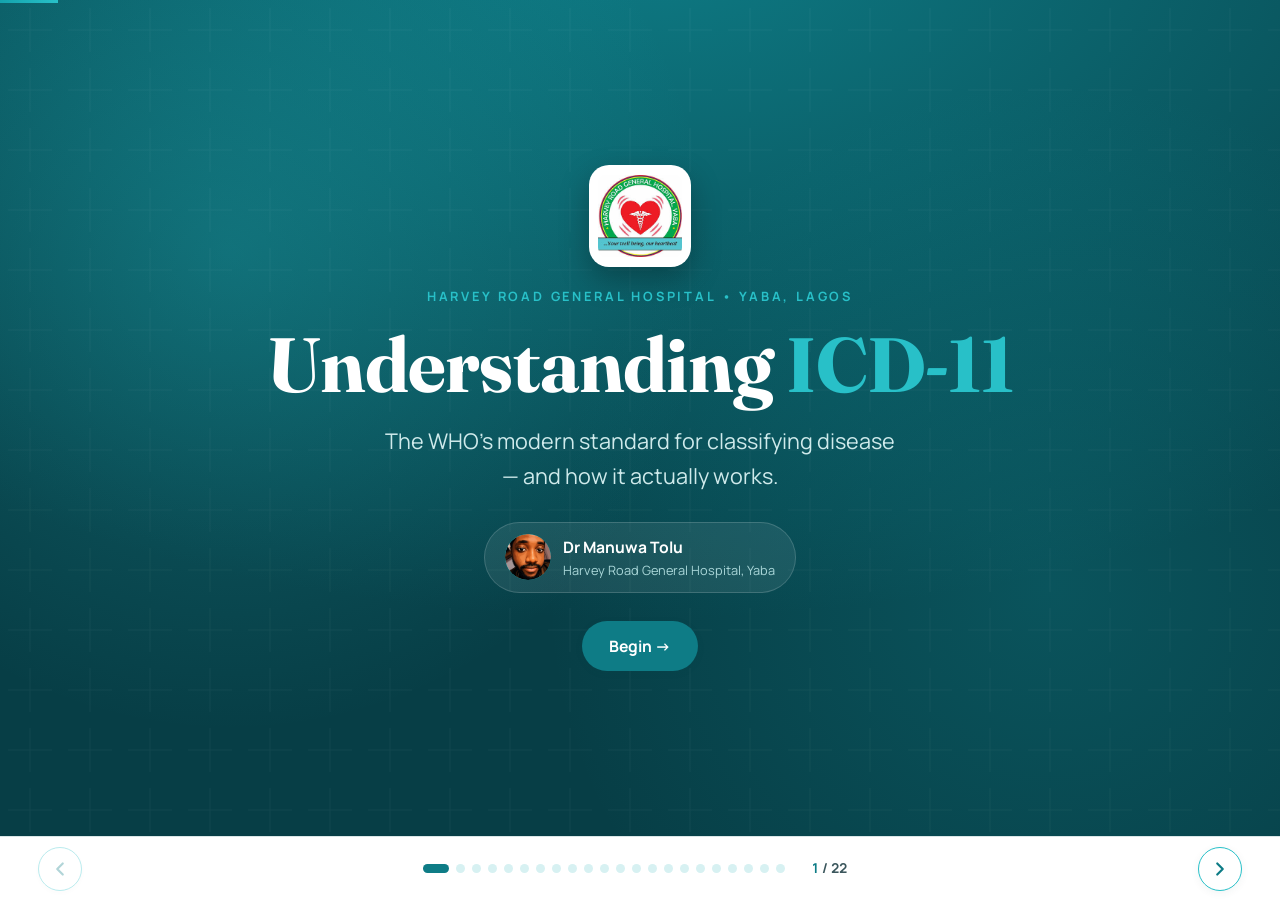
==== index.html @ 7bf6d3f1 "Restructure deck: outline, references, reorder pros/cons, drop downloads - Remove the deck-download " ====
<!DOCTYPE html>
<html lang="en">
<head>
  <meta charset="UTF-8" />
  <meta name="viewport" content="width=device-width, initial-scale=1.0" />
  <meta name="description" content="A professional slide presentation on ICD-11 — what it is, how its codes are built, and how it works inside an EMR, with a live ICD-11 coder connected to the WHO ICD-11 API. By Dr Manuwa Tolu, Harvey Road General Hospital, Yaba." />
  <meta name="author" content="Dr Manuwa Tolu" />
  <title>ICD-11 — Harvey Road General Hospital, Yaba</title>
  <link rel="icon" type="image/svg+xml" href="assets/img/favicon.svg" />
  <link rel="preconnect" href="https://fonts.googleapis.com" />
  <link rel="preconnect" href="https://fonts.gstatic.com" crossorigin />
  <link href="https://fonts.googleapis.com/css2?family=Manrope:wght@400;500;600;700;800&family=Fraunces:opsz,wght@9..144,500;9..144,600;9..144,700&display=swap" rel="stylesheet" />
  <link rel="stylesheet" href="assets/css/styles.css?v=20260625c" />
</head>
<body>

  <div class="scroll-progress" id="scrollProgress" aria-hidden="true"></div>

  <div class="deck" id="deck">
    <div class="stage" id="stage">

    <!-- ============ 1 · COVER ============ -->
    <section class="slide cover is-active" id="cover" data-title="Cover">
      <div class="cover__bg" aria-hidden="true"></div>
      <div class="cover__inner">
        <img src="assets/img/logo.jpeg?v=20260625c" alt="Harvey Road General Hospital crest" class="cover__logo" />
        <p class="eyebrow">Harvey Road General Hospital &bull; Yaba, Lagos</p>
        <h1 class="cover__title">Understanding <span>ICD-11</span></h1>
        <p class="cover__subtitle">The WHO&rsquo;s modern standard for classifying disease &mdash; and how it actually works.</p>
        <div class="cover__byline">
          <div class="avatar" aria-hidden="true"><img class="avatar__img" src="assets/img/presenter.png?v=20260625c" alt="" onerror="this.remove()" />MT</div>
          <div>
            <strong>Dr Manuwa Tolu</strong>
            <span>Harvey Road General Hospital, Yaba</span>
          </div>
        </div>
        <div class="cover__cta">
          <button class="btn btn--solid btn--lg" data-target="what-is-icd" type="button">Begin &rarr;</button>
        </div>
      </div>
    </section>

    <!-- ============ OUTLINE ============ -->
    <section class="slide slide--tint" id="outline" data-title="Outline">
      <div class="slide__inner">
        <p class="kicker">What we&rsquo;ll cover</p>
        <h2>Outline</h2>
        <p class="lead">From what the ICD is, to coding a real encounter on our ward.</p>

        <ol class="outline-list">
          <li><b>What the ICD is</b><span>A short history, and why classification matters</span></li>
          <li><b>ICD-11 in brief</b><span>Codes, post-coordination and Chapter&nbsp;X extensions</span></li>
          <li><b>ICD-10 vs ICD-11</b><span>What actually changed</span></li>
          <li><b>Coding in practice</b><span>Inside the EMR &mdash; search, pick, refine (live demo)</span></li>
          <li><b>Pros &amp; cons</b><span>An honest appraisal</span></li>
          <li><b>The ward problem</b><span>Diagnosis vs assessment; do we need an &ldquo;HCD&rdquo;?</span></li>
          <li><b>A context-aware workflow</b><span>Coding a whole encounter, and faster prescribing</span></li>
          <li><b>Into practice</b><span>How we adopt ICD-11 here</span></li>
        </ol>
      </div>
    </section>

    <!-- ============ 2 · WHAT IS ICD ============ -->
    <section class="slide" id="what-is-icd" data-title="What is the ICD?">
      <div class="slide__inner">
        <p class="kicker">Foundations</p>
        <h2>What is the ICD?</h2>
        <p class="lead">The WHO&rsquo;s global standard for turning a diagnosis into a structured, comparable <strong>code</strong>.</p>

        <div class="grid grid-3">
          <div class="card">
            <div class="card__icon">🌍</div>
            <h3>Common language</h3>
            <p>One code means the same worldwide.</p>
          </div>
          <div class="card">
            <div class="card__icon">📊</div>
            <h3>Counts what matters</h3>
            <p>Statistics and planning start here.</p>
          </div>
          <div class="card">
            <div class="card__icon">💳</div>
            <h3>Runs the business</h3>
            <p>Billing, NHIS/HMO claims, research.</p>
          </div>
        </div>
      </div>
    </section>

    <!-- ============ HISTORY ============ -->
    <section class="slide slide--tint" id="history" data-title="A short history">
      <div class="slide__inner">
        <p class="kicker">Where it came from</p>
        <h2>A short history</h2>
        <p class="lead">130 years of classifying disease.</p>

        <ol class="htl">
          <li>
            <span class="htl__dot"></span>
            <span class="htl__year">1893</span>
            <h3>The first list</h3>
            <p>Bertillon&rsquo;s International List of Causes of Death.</p>
          </li>
          <li>
            <span class="htl__dot"></span>
            <span class="htl__year">1948</span>
            <h3>WHO takes over</h3>
            <p>ICD-6 &mdash; first to include illness, not just death.</p>
          </li>
          <li>
            <span class="htl__dot"></span>
            <span class="htl__year">1994</span>
            <h3>ICD-10</h3>
            <p>The version most of the world still uses today.</p>
          </li>
          <li>
            <span class="htl__dot"></span>
            <span class="htl__year">2022</span>
            <h3>ICD-11</h3>
            <p>Adopted 2019; in effect since 1 Jan 2022.</p>
          </li>
        </ol>
      </div>
    </section>

    <!-- ============ 3 · ICD-11 ============ -->
    <section class="slide slide--tint" id="icd11" data-title="ICD-11 in brief">
      <div class="slide__inner">
        <p class="kicker">The 2022 standard</p>
        <h2>ICD-11, in brief</h2>
        <p class="lead">The first edition designed to live inside software, not books.</p>

        <ul class="feature-list feature-list--lg">
          <li><strong>One living database</strong> &mdash; updated continuously.</li>
          <li><strong>Post-coordination</strong> &mdash; stem code + extension codes.</li>
          <li><strong>Digital-native</strong> &mdash; an official API and coding tool.</li>
        </ul>

        <div class="stat-row">
          <div class="stat"><span class="stat__num">1.6M+</span><span class="stat__label">codable concepts</span></div>
          <div class="stat"><span class="stat__num">28</span><span class="stat__label">chapters</span></div>
          <div class="stat"><span class="stat__num">2022</span><span class="stat__label">in effect</span></div>
        </div>
      </div>
    </section>

    <!-- ============ 4 · COMPARE ============ -->
    <section class="slide" id="compare" data-title="ICD-10 vs ICD-11">
      <div class="slide__inner">
        <p class="kicker">Side by side</p>
        <h2>ICD-10 vs ICD-11</h2>
        <p class="lead">A structural leap, not a cosmetic one.</p>

        <div class="table-wrap">
          <table class="compare">
            <thead>
              <tr><th>&nbsp;</th><th>ICD-10</th><th class="hl">ICD-11</th></tr>
            </thead>
            <tbody>
              <tr><td>Era</td><td>Paper-first</td><td class="hl">Digital-first (API)</td></tr>
              <tr><td>Detail</td><td>Pre-coordinated</td><td class="hl">Stem + extension clustering</td></tr>
              <tr><td>Scale</td><td>~14,400 codes</td><td class="hl">1.6M+ concepts</td></tr>
              <tr><td>Updates</td><td>Slow revisions</td><td class="hl">Continuous</td></tr>
              <tr><td>EMR fit</td><td>Bolted on</td><td class="hl">Native + SNOMED&nbsp;CT</td></tr>
            </tbody>
          </table>
        </div>
      </div>
    </section>

    <!-- ============ 5 · ANATOMY OF A CODE ============ -->
    <section class="slide slide--tint" id="anatomy-code" data-title="Anatomy of a code">
      <div class="slide__inner">
        <p class="kicker">Reading a code</p>
        <h2>Anatomy of a code</h2>
        <p class="lead">Same disease &mdash; <em>P. falciparum malaria, cerebral</em> &mdash; in each system.</p>

        <div class="ca-grid">
          <div class="ca-card ca-card--old">
            <span class="ca-tag">ICD-10</span>
            <div class="ca-code">
              <span class="seg s-a">B</span><span class="seg s-b">50</span><span class="dot">.</span><span class="seg s-c">0</span>
            </div>
            <ul class="ca-legend">
              <li><span class="d d-a"></span><strong>B</strong> &mdash; chapter (infectious, A00&ndash;B99)</li>
              <li><span class="d d-b"></span><strong>50</strong> &mdash; category (falciparum malaria)</li>
              <li><span class="d d-c"></span><strong>.0</strong> &mdash; detail (cerebral)</li>
            </ul>
            <p class="ca-note">1 letter + digits. Little room to grow.</p>
          </div>

          <div class="ca-card ca-card--new">
            <span class="ca-tag ca-tag--new">ICD-11</span>
            <div class="ca-code">
              <span class="seg s-1">1</span><span class="seg s-2">F</span><span class="seg s-3">40</span><span class="dot">.</span><span class="seg s-4">0</span>
            </div>
            <ul class="ca-legend">
              <li><span class="d d-1"></span><strong>1</strong> &mdash; chapter (01 Infectious)</li>
              <li><span class="d d-2"></span><strong>F</strong> &mdash; block (2nd char is always a letter)</li>
              <li><span class="d d-3"></span><strong>40</strong> &mdash; category (falciparum malaria)</li>
              <li><span class="d d-4"></span><strong>.0</strong> &mdash; detail (cerebral) &middot; can cluster extensions</li>
            </ul>
            <p class="ca-note">Letters <strong>O</strong> and <strong>I</strong> are never used &mdash; no confusion with 0 and 1.</p>
          </div>
        </div>
      </div>
    </section>

    <!-- ============ 6 · BUILDING A CODE / EXTENSIONS ============ -->
    <section class="slide" id="examples" data-title="Extensions">
      <div class="slide__inner">
        <p class="kicker">Post-coordination</p>
        <h2>How extensions work</h2>
        <p class="lead">Combine a <strong>stem code</strong> with <strong>extension codes</strong> to add detail &mdash; instead of a separate code for every case.</p>

        <div class="build">
          <div class="build__step">
            <span class="build__label">Stem code</span>
            <div class="build__chip build__chip--stem"><code>NC32</code><small>Fracture of forearm</small></div>
          </div>
          <div class="build__op">+</div>
          <div class="build__step">
            <span class="build__label">Extension</span>
            <div class="build__chip build__chip--ext"><code>XK8G</code><small>Left</small></div>
          </div>
          <div class="build__op">=</div>
          <div class="build__step">
            <span class="build__label">Cluster</span>
            <div class="build__chip build__chip--result"><code>NC32&nbsp;&amp;&nbsp;XK8G</code><small>Fracture of left forearm</small></div>
          </div>
        </div>

        <p class="footnote">Extensions capture <strong>laterality, severity, cause, timing</strong> and more &mdash; the same mechanism for any stem code.</p>
      </div>
    </section>

    <!-- ============ CHAPTER X · EXTENSION CODES ============ -->
    <section class="slide slide--tint" id="extension-types" data-title="Chapter X — extension codes">
      <div class="slide__inner">
        <p class="kicker">The extension toolbox</p>
        <h2>Chapter&nbsp;X &mdash; the extension codes</h2>
        <p class="lead">ICD-11 keeps every extension in one place: <strong>Chapter&nbsp;X</strong>, around <strong>1,400 codes</strong> grouped by what they describe.</p>

        <div class="exttypes">
          <span class="exttype"><b>Laterality</b><small>left · right · bilateral</small></span>
          <span class="exttype"><b>Severity</b><small>mild · moderate · severe</small></span>
          <span class="exttype"><b>Temporality / course</b><small>acute · chronic · recurrent · in remission</small></span>
          <span class="exttype"><b>Anatomy &amp; topology</b><small>specific site · proximal/distal · upper/lower</small></span>
          <span class="exttype"><b>Aetiology / causal agent</b><small>organism · substance · external cause</small></span>
          <span class="exttype"><b>Histopathology</b><small>tissue / cell type</small></span>
          <span class="exttype"><b>Dimensions of injury</b><small>open · closed · displaced</small></span>
          <span class="exttype"><b>Diagnosis certainty</b><small>confirmed · suspected · provisional</small></span>
        </div>

        <div class="callout">One stem can take several extensions at once &mdash; that combinatorial reuse is how <strong>~17,000</strong> stem codes express the WHO&rsquo;s <strong>1.6&nbsp;million+</strong> codable situations.</div>
      </div>
    </section>

    <!-- ============ 7 · EMR MECHANISM ============ -->
    <section class="slide slide--tint" id="emr-how" data-title="How it actually works">
      <div class="slide__inner">
        <p class="kicker">How it actually works</p>
        <h2>ICD-11 inside the EMR</h2>
        <p class="lead">You don&rsquo;t memorise codes &mdash; you <strong>search, pick, refine</strong>.</p>

        <div class="grid grid-2">
          <div class="card">
            <div class="card__icon">🔌</div>
            <h3>Official ICD-API</h3>
            <p>WHO hosts a live REST API at <code>id.who.int</code>. The EMR queries it for every search.</p>
          </div>
          <div class="card">
            <div class="card__icon">🔎</div>
            <h3>Embedded Coding Tool</h3>
            <p>A drop-in WHO widget: type a term &rarr; pick from ranked matches.</p>
          </div>
          <div class="card">
            <div class="card__icon">⚡</div>
            <h3>Autocode</h3>
            <p>Free text in &rarr; closest-match code out.</p>
          </div>
          <div class="card">
            <div class="card__icon">📡</div>
            <h3>Works offline</h3>
            <p>The API can run on a local server &mdash; vital for poor connectivity.</p>
          </div>
        </div>
      </div>
    </section>

    <!-- ============ WALKTHROUGH (illustration) ============ -->
    <section class="slide" id="demo-walkthrough" data-title="How a code is generated">
      <div class="slide__inner">
        <p class="kicker">Watch first</p>
        <h2>How a code is generated</h2>
        <p class="lead">Type the diagnosis &rarr; pick the match &rarr; add an extension.</p>

        <div class="wt">
          <div class="wt__left">
            <div class="searchbox searchbox--demo">
              <svg viewBox="0 0 24 24" width="18" height="18" fill="none" stroke="currentColor" stroke-width="2.2" stroke-linecap="round"><circle cx="11" cy="11" r="7"></circle><line x1="21" y1="21" x2="16.65" y2="16.65"></line></svg>
              <span class="wt__typed" id="wtTyped"></span><span class="wt__caret" id="wtCaret"></span>
            </div>
            <ul class="wt__results" id="wtResults">
              <li data-pick="1"><code>NC32</code><span>Fracture of forearm</span></li>
              <li><code>NC72</code><span>Fracture of femur</span></li>
              <li><code>NC92</code><span>Fracture of lower leg, including ankle</span></li>
            </ul>
          </div>

          <div class="wt__right" id="wtPick">
            <span class="wt__tag">Selected code</span>
            <div class="wt__code wt__code--stem"><code>NC32</code><small>Fracture of forearm</small></div>
            <div class="wt__ext" id="wtExt">
              <span class="wt__plus">＋ extension</span>
              <span class="wt__chip">XK8G · Left</span>
            </div>
            <div class="wt__code wt__code--cluster" id="wtCluster"><code>NC32&nbsp;&amp;&nbsp;XK8G</code><small>Fracture of left forearm</small></div>
          </div>
        </div>

        <button class="btn btn--ghost wt__replay" id="wtReplay" type="button">↻ Replay</button>
      </div>
    </section>

    <!-- ============ 8 · LIVE DEMO ============ -->
    <section class="slide" id="demo" data-title="Live ICD-11 coder">
      <div class="slide__inner slide__inner--wide">
        <p class="kicker">Try it yourself</p>
        <h2>Live ICD-11 coder</h2>
        <p class="lead">Exactly how an EMR works: <strong>search</strong> the WHO ICD-11 classification, <strong>pick</strong> a code, then <strong>add an extension</strong>.</p>

        <div class="coder">
          <!-- search column -->
          <div class="coder__search">
            <div class="searchbox">
              <svg viewBox="0 0 24 24" width="18" height="18" fill="none" stroke="currentColor" stroke-width="2.2" stroke-linecap="round"><circle cx="11" cy="11" r="7"></circle><line x1="21" y1="21" x2="16.65" y2="16.65"></line></svg>
              <input type="text" id="icdSearch" placeholder="Search ICD-11 — malaria, asthma, fracture…" autocomplete="off" aria-label="Search ICD-11" />
            </div>
            <div class="coder__status" id="coderStatus"><span class="dotpulse"></span> Type a diagnosis to search ICD-11</div>
            <p class="coder__quicklabel">Common searches:</p>
            <div class="coder__quick" id="coderQuick"></div>
            <ul class="coder__results" id="icdResults" aria-live="polite"></ul>
          </div>

          <!-- selection column -->
          <div class="coder__panel">
            <div class="coder__selected" id="coderSelected">
              <span class="coder__chaptag" id="selChapter">&mdash;</span>
              <h3 id="selTitle">&mdash;</h3>

              <div class="coder__refine" id="coderRefine">
                <span class="coder__sublabel">Suggested extensions for <span id="selFor">this diagnosis</span></span>
                <div class="chipset" id="extChips"></div>

                <div class="extfind">
                  <span class="coder__sublabel">Add any extension</span>
                  <div class="searchbox searchbox--sm">
                    <svg viewBox="0 0 24 24" width="16" height="16" fill="none" stroke="currentColor" stroke-width="2.2" stroke-linecap="round"><circle cx="11" cy="11" r="7"></circle><line x1="21" y1="21" x2="16.65" y2="16.65"></line></svg>
                    <input type="text" id="extSearch" placeholder="Search extensions — left, severe, acute, open…" autocomplete="off" aria-label="Search extensions" />
                  </div>
                  <ul class="extfind__results" id="extResults"></ul>
                </div>
              </div>

              <div class="coder__chosen" id="extChosenWrap" hidden>
                <span class="coder__sublabel">Selected extensions</span>
                <div class="chipset chipset--chosen" id="extChosen"></div>
              </div>

              <div class="bigcode bigcode--dx">
                <span class="code-card__label">Diagnosis</span>
                <strong class="bigcode__dx" id="outIcdTitle">&mdash;</strong>
                <code class="bigcode__code" id="outIcd">&mdash;</code>
              </div>

              <p class="coder__note" id="coderNote">Pick a diagnosis, then add context-aware extensions.</p>
              <p class="coder__micro">Example extension codes illustrate post-coordination (Chapter&nbsp;X).</p>
            </div>
          </div>
        </div>
      </div>
    </section>

    <!-- ============ PROS & CONS ============ -->
    <section class="slide slide--tint" id="proscons" data-title="Pros & Cons of ICD-11">
      <div class="slide__inner">
        <p class="kicker">An honest appraisal</p>
        <h2>ICD-11: pros &amp; cons</h2>

        <div class="grid grid-2 pc-grid">
          <div class="pc-col pc-col--pro">
            <h3><span>✓</span> Pros</h3>
            <ul>
              <li>Greater precision via clustering.</li>
              <li>Digital-native: API + coding tool.</li>
              <li>Always current; globally comparable.</li>
            </ul>
          </div>
          <div class="pc-col pc-col--con">
            <h3><span>!</span> Cons</h3>
            <ul>
              <li>Learning curve for ICD-10 staff.</li>
              <li>Needs tooling &amp; connectivity.</li>
              <li>Migration &amp; retraining effort.</li>
            </ul>
          </div>
        </div>
      </div>
    </section>

    <!-- ============ DIAGNOSIS IS DYNAMIC ============ -->
    <section class="slide" id="dx-dynamic" data-title="Diagnosis is dynamic">
      <div class="slide__inner">
        <p class="kicker">The real-world problem</p>
        <h2>A diagnosis is not a single moment</h2>
        <p class="lead">On the ward it <strong>changes by the hour</strong> &mdash; and we can&rsquo;t let coding slow down care.</p>

        <div class="grid grid-2">
          <div class="card">
            <div class="card__icon">⏱️</div>
            <h3>Fast at the point of care</h3>
            <p>A clerking has several problems at once. Capturing them must take seconds, not minutes &mdash; or clinicians simply won&rsquo;t do it.</p>
          </div>
          <div class="card">
            <div class="card__icon">🔄</div>
            <h3>It evolves</h3>
            <p>&ldquo;Query sepsis&rdquo; becomes confirmed; hypertension goes from uncontrolled to stable. The record has to move with the patient.</p>
          </div>
          <div class="card">
            <div class="card__icon">🩺</div>
            <h3>Diagnosis ≠ assessment</h3>
            <p>&ldquo;Stable&rdquo;, &ldquo;improving&rdquo;, &ldquo;for review&rdquo; are <em>assessments</em> of a known problem &mdash; not diagnoses, and not ICD codes.</p>
          </div>
          <div class="card">
            <div class="card__icon">🧾</div>
            <h3>Our EMR today</h3>
            <p>Has a single <strong>Diagnosis</strong> field. There is nowhere to record the day-to-day <strong>assessment</strong> &mdash; so nuance is lost or jammed into the wrong box.</p>
          </div>
        </div>

        <div class="callout">The fix is two fields, not one: a coded <strong>Diagnosis</strong> <em>and</em> a free <strong>Assessment / clinical course</strong> beside it.</div>
      </div>
    </section>

    <!-- ============ HCD ============ -->
    <section class="slide slide--tint" id="hcd" data-title="Do we need HCD?">
      <div class="slide__inner">
        <p class="kicker">A local idea</p>
        <h2>Do we need an &ldquo;HCD&rdquo;?</h2>
        <p class="lead"><strong>HCD</strong> &mdash; a <em>Harvey Road Classification of Diseases</em>: our own local code list, shaped around how we actually work.</p>

        <div class="grid grid-2">
          <div class="pc-col pc-col--pro">
            <h3><span>✓</span> The appeal</h3>
            <ul>
              <li>Tailored to our common presentations.</li>
              <li>Short codes staff can learn quickly.</li>
              <li>Room for local concepts ICD may not name.</li>
            </ul>
          </div>
          <div class="pc-col pc-col--con">
            <h3><span>!</span> What it would take</h3>
            <ul>
              <li>Author &amp; maintain the whole code set ourselves.</li>
              <li>Build a <strong>crosswalk</strong> mapping every HCD code back to ICD-11 (for NHIS/HMO, stats, research).</li>
              <li>Governance, versioning, training &mdash; <strong>forever</strong>.</li>
              <li>It stays <strong>local</strong>: not comparable beyond our walls.</li>
            </ul>
          </div>
        </div>

        <p class="footnote">In short: HCD solves the speed/assessment problem by <strong>rebuilding a classification from scratch</strong> &mdash; a large, permanent maintenance burden, and an island of data.</p>
      </div>
    </section>

    <!-- ============ HCD vs context-aware ICD-11 ============ -->
    <section class="slide" id="hcd-vs-icd11" data-title="A better path than HCD">
      <div class="slide__inner">
        <p class="kicker">The better path</p>
        <h2>Keep the global standard &mdash; just use it well</h2>
        <p class="lead">We can get everything HCD promised <strong>without</strong> maintaining our own classification: adopt ICD-11 in a <strong>context-aware</strong> way and add the missing <strong>assessment</strong> field.</p>

        <div class="table-wrap">
          <table class="compare">
            <thead>
              <tr><th>What we want</th><th>Build HCD</th><th class="hl">Context-aware ICD-11</th></tr>
            </thead>
            <tbody>
              <tr><td>Speed at point of care</td><td>Yes (new codes to learn)</td><td class="hl">Yes &mdash; search &amp; shorthand (&ldquo;T2DM&rdquo;)</td></tr>
              <tr><td>Right detail, no clutter</td><td>Hard-coded per disease</td><td class="hl">Only relevant extensions suggested</td></tr>
              <tr><td>Record assessment / course</td><td>Add a field</td><td class="hl">Add the same field &mdash; beside the code</td></tr>
              <tr><td>Maintenance burden</td><td>Ours, forever</td><td class="hl">WHO maintains it</td></tr>
              <tr><td>Comparable &amp; billable</td><td>Needs a crosswalk</td><td class="hl">Native &mdash; it already <em>is</em> ICD-11</td></tr>
            </tbody>
          </table>
        </div>

        <div class="callout">Proposed solution: a fast <strong>diagnosis</strong> coder that suggests context-aware extensions, plus an <strong>assessment</strong> field for the clinical course. The assessment is typed manually &mdash; and for anything not yet diagnosed, we can <strong>query</strong> it.</div>
      </div>
    </section>

    <!-- ============ ENCOUNTER CODER (multi-problem) ============ -->
    <section class="slide slide--tint" id="encounter" data-title="Code a whole encounter">
      <div class="slide__inner slide__inner--wide">
        <p class="kicker">Try it yourself &middot; natural language</p>
        <h2>Code a whole encounter</h2>
        <p class="lead">Type the clinical picture in plain words &mdash; tap the suggested ICD-11 clusters to add them.</p>

        <div class="enc2">
          <div class="enc2__entry">
            <label class="enc2__label" for="encNarrative">Clinical picture <span>free text &middot; shorthand like &ldquo;T2DM&rdquo; works</span></label>
            <textarea id="encNarrative" rows="2" placeholder="symptomatic uterine fibroids with anaemia, uncontrolled HTN, T2DM"></textarea>
            <div class="enc2__actions">
              <button class="btn btn--solid btn--lg" id="encSuggest" type="button">Suggest ICD-11 codes &rarr;</button>
              <button class="btn btn--ghost" id="encClear" type="button">Clear</button>
              <span class="coder__status" id="encStatus" hidden></span>
            </div>
            <div class="enc2__try"><span class="enc2__trylabel">Try:</span><div class="enc__examples" id="encExamples"></div></div>
          </div>

          <div class="enc2__results">
            <div class="enc2__col">
              <span class="coder__sublabel">Suggested codes &mdash; tap to add or remove</span>
              <div class="enc__suggestions" id="encSuggestions"><p class="enc__hint">Suggestions will appear here once you press Suggest.</p></div>
            </div>
            <div class="enc2__col">
              <span class="coder__sublabel">Diagnosis &mdash; ICD-11 codes</span>
              <div class="bigcode bigcode--enc">
                <code id="encOut">&mdash;</code>
              </div>
            </div>
          </div>
        </div>
      </div>
    </section>

    <!-- ============ WHY IT'S ACTUALLY FASTER ============ -->
    <section class="slide" id="efficiency" data-title="Doesn't this slow us down?">
      <div class="slide__inner">
        <p class="kicker">The honest trade-off</p>
        <h2>&ldquo;Won&rsquo;t careful coding slow us down?&rdquo;</h2>
        <p class="lead">Coding one diagnosis well costs a few extra seconds. The win comes when the <strong>same</strong> pattern &mdash; natural language plus confirmation pills &mdash; runs the <strong>whole</strong> encounter.</p>

        <div class="grid grid-3">
          <div class="card">
            <div class="card__icon">🩺</div>
            <h3>Diagnosis</h3>
            <p>Type it, tap the context-aware ICD-11 cluster. Coded as you think.</p>
          </div>
          <div class="card">
            <div class="card__icon">💊</div>
            <h3>Prescriptions</h3>
            <p>Type the order, tap to confirm &mdash; it syncs straight to the <strong>pharmacy</strong>. No second screen, no tick-boxes.</p>
          </div>
          <div class="card">
            <div class="card__icon">🧪</div>
            <h3>Investigations</h3>
            <p>Type the tests, tap to confirm &mdash; synced to the <strong>lab</strong>. One field, not a form.</p>
          </div>
        </div>

        <div class="stat-row">
          <div class="stat"><span class="stat__num">5 → 1</span><span class="stat__label">steps to send a medication</span></div>
          <div class="stat"><span class="stat__num">3&ndash;5&times;</span><span class="stat__label">faster overall workflow</span></div>
          <div class="stat"><span class="stat__num">1</span><span class="stat__label">screen for the whole visit</span></div>
        </div>

        <div class="callout">Today our EMR needs <strong>five steps</strong> just to send one drug to the pharmacy. With natural-language orders and confirmation pills that sync to the pharmacy and lab databases, that becomes <strong>type &rarr; tap</strong>.</div>
      </div>
    </section>

    <!-- ============ PRESCRIBING DEMO (animated) ============ -->
    <section class="slide slide--tint" id="rx-demo" data-title="Prescribing in natural language">
      <div class="slide__inner">
        <p class="kicker">Watch &middot; context-aware prescribing</p>
        <h2>Prescribe by typing &mdash; the pharmacy syncs</h2>
        <p class="lead">Write the order the way you already do. Confirmation pills map each drug to the pharmacy&rsquo;s database in one tap.</p>

        <div class="rx">
          <div class="rx__entry">
            <span class="rx__label">Prescription</span>
            <div class="searchbox searchbox--demo rx__box">
              <svg viewBox="0 0 24 24" width="18" height="18" fill="none" stroke="currentColor" stroke-width="2.2" stroke-linecap="round"><path d="M4 7h16M4 12h16M4 17h10"></path></svg>
              <span class="rx__typed" id="rxTyped"></span><span class="rx__caret" id="rxCaret"></span>
            </div>
          </div>

          <ul class="rx__suggestions" id="rxSuggestions">
            <li data-rx="1">
              <span class="rx__pillmain"><code>PCM</code> Paracetamol 1 g tablet</span>
              <span class="rx__pillsig">PO &middot; TDS &middot; 5 days &middot; 15 tabs</span>
              <span class="rx__tick">✓</span>
            </li>
            <li data-rx="2">
              <span class="rx__pillmain"><code>ACT</code> Artemether 80 mg / Lumefantrine 480 mg</span>
              <span class="rx__pillsig">PO &middot; BD &middot; 3 days &middot; 6 tabs</span>
              <span class="rx__tick">✓</span>
            </li>
          </ul>

          <div class="rx__synced" id="rxSynced">
            <span class="rx__synceddot"></span> Sent to pharmacy &mdash; 2 items queued for dispensing
          </div>
        </div>

        <button class="btn btn--ghost rx__replay" id="rxReplay" type="button">↻ Replay</button>
        <p class="result-disclaimer">Illustration. <em>pcm 1g tds x 5/7</em> = paracetamol 1 g three times daily for 5 days; <em>ACT 80/480 bd x 3/7</em> = artemether/lumefantrine twice daily for 3 days.</p>
      </div>
    </section>

    <!-- ============ IMPLEMENTATION ============ -->
    <section class="slide" id="implementation" data-title="Into practice">
      <div class="slide__inner">
        <p class="kicker">From theory to ward</p>
        <h2>How do we put ICD-11 into practice?</h2>
        <p class="lead">Four practical steps &mdash; no rip-and-replace required.</p>

        <ol class="timeline">
          <li><span class="timeline__phase">Step 1</span><h3>Get API access</h3><p>Register for free WHO ICD-API credentials.</p></li>
          <li><span class="timeline__phase">Step 2</span><h3>Embed the Coding Tool</h3><p>Drop the WHO widget into the EMR&rsquo;s diagnosis field.</p></li>
          <li><span class="timeline__phase">Step 3</span><h3>Transition from ICD-10</h3><p>Crosswalk old data; dual-code during the changeover.</p></li>
          <li><span class="timeline__phase">Step 4</span><h3>Train &amp; audit</h3><p>Short training on search &amp; extensions; check coding quality.</p></li>
        </ol>

        <div class="callout">Poor internet? The same API can run on a local server on-site.</div>
      </div>
    </section>

    <!-- ============ REFERENCES ============ -->
    <section class="slide slide--tint" id="references" data-title="References">
      <div class="slide__inner">
        <p class="kicker">Sources</p>
        <h2>References &amp; further reading</h2>
        <p class="lead">All ICD-11 materials are published by the World Health Organization.</p>

        <ol class="refs">
          <li>World Health Organization. <em>International Classification of Diseases, Eleventh Revision (ICD-11)</em>. Geneva: WHO; 2022. <span>icd.who.int</span></li>
          <li>World Health Organization. <em>ICD-11 for Mortality and Morbidity Statistics (MMS)</em> &mdash; online browser. <span>icd.who.int/browse11</span></li>
          <li>World Health Organization. <em>ICD-11 Reference Guide</em>. <span>icd.who.int/icd11refguide</span></li>
          <li>World Health Organization. <em>ICD-API</em> &mdash; ICD-11 web services &amp; embedded Coding Tool. <span>icd.who.int/icdapi</span></li>
          <li>World Health Organization. <em>ICD-11 Implementation or Transition Guide</em>. Geneva: WHO; 2019.</li>
          <li>Harrison JE, Weber S, Jakob R, Chute CG. ICD-11: an international classification of diseases for the twenty-first century. <em>BMC Med Inform Decis Mak</em>. 2021;21(Suppl 6):206.</li>
        </ol>

        <p class="footnote">ICD-11 is a product of the World Health Organization. Codes shown in this deck are illustrative, for teaching.</p>
      </div>
    </section>

    <!-- ============ 10 · CLOSE ============ -->
    <section class="slide slide--dark close" id="close" data-title="Thank you">
      <div class="slide__inner close__inner">
        <img src="assets/img/logo.jpeg?v=20260625c" alt="" class="close__logo" />
        <h2>ICD-11 &mdash; a modern standard, ready for our EMR</h2>
        <p class="lead lead--light">Searchable, precise and digital-native &mdash; classification built for how we actually work.</p>
        <div class="close__byline">
          <div class="avatar avatar--lg" aria-hidden="true"><img class="avatar__img" src="assets/img/presenter.png?v=20260625c" alt="" onerror="this.remove()" />MT</div>
          <div>
            <strong>Dr Manuwa Tolu</strong>
            <span>Harvey Road General Hospital, Yaba, Lagos</span>
          </div>
        </div>
        <p class="close__thanks">Thank you.</p>
        <p class="close__copyright">&copy; <span id="year"></span> Harvey Road General Hospital, Yaba · Educational use. ICD-11 is a product of the World Health Organization.</p>
      </div>
    </section>

    </div><!-- /stage -->
  </div><!-- /deck -->

  <nav class="deck-controls" id="deckControls" aria-label="Slide controls">
    <button class="navbtn navbtn--prev" id="btnPrev" type="button" aria-label="Previous slide">
      <svg viewBox="0 0 24 24" width="22" height="22" fill="none" stroke="currentColor" stroke-width="2.4" stroke-linecap="round" stroke-linejoin="round"><polyline points="15 18 9 12 15 6"></polyline></svg>
    </button>
    <div class="deck-controls__center">
      <div class="dots" id="dots" role="tablist" aria-label="Go to slide"></div>
      <span class="counter"><span id="counterNow">1</span> / <span id="counterTotal">1</span></span>
    </div>
    <button class="navbtn navbtn--next" id="btnNext" type="button" aria-label="Next slide">
      <svg viewBox="0 0 24 24" width="22" height="22" fill="none" stroke="currentColor" stroke-width="2.4" stroke-linecap="round" stroke-linejoin="round"><polyline points="9 18 15 12 9 6"></polyline></svg>
    </button>
  </nav>

  <script src="assets/js/emr.js?v=20260625c"></script>
  <script src="assets/js/deck.js?v=20260625c"></script>
  <script src="assets/js/encounter.js?v=20260625c"></script>
</body>
</html>
---- assets/css/styles.css ----
/* =========================================================
   ICD-11 & HCD — Harvey Road General Hospital, Yaba
   Slide-deck presentation stylesheet
   ========================================================= */

:root {
  --teal-900: #073e46;
  --teal-800: #0a5560;
  --teal-700: #0e7c86;
  --teal-600: #0c6f78;
  --teal-500: #14a3ad;
  --teal-300: #28c0c8;
  --teal-100: #d7f1f2;
  --teal-50:  #eef9f9;

  --ink:      #0f2429;
  --ink-soft: #3a565c;
  --muted:    #6a8186;
  --line:     #d9e6e7;
  --bg:       #ffffff;
  --bg-tint:  #f3fafa;

  --amber:    #e0922f;
  --rose:     #d6584f;
  --green:    #2f9e6b;
  --purple:   #8a5cc6;

  --shadow-sm: 0 2px 8px rgba(7, 62, 70, 0.06);
  --shadow-md: 0 10px 30px rgba(7, 62, 70, 0.10);
  --shadow-lg: 0 24px 60px rgba(7, 62, 70, 0.16);

  --radius: 16px;
  --radius-sm: 10px;
  --maxw: 980px;

  --topbar-h: 62px;
  --controls-h: 64px;

  --font-sans: 'Manrope', system-ui, -apple-system, 'Segoe UI', Roboto, sans-serif;
  --font-serif: 'Fraunces', Georgia, 'Times New Roman', serif;
}

* { box-sizing: border-box; }

html, body { height: 100%; }

body {
  margin: 0;
  font-family: var(--font-sans);
  color: var(--ink);
  background: var(--bg);
  line-height: 1.6;
  -webkit-font-smoothing: antialiased;
  text-rendering: optimizeLegibility;
  display: flex;
  flex-direction: column;
  overflow: hidden;               /* the deck owns scrolling, not the page */
}

h1, h2, h3 { font-family: var(--font-serif); line-height: 1.12; letter-spacing: -0.01em; margin: 0; }
p { margin: 0 0 1rem; }
code {
  font-family: 'SFMono-Regular', ui-monospace, 'Cascadia Code', Menlo, Consolas, monospace;
  background: var(--teal-50);
  color: var(--teal-800);
  padding: 0.12em 0.4em;
  border-radius: 6px;
  font-size: 0.92em;
  font-weight: 600;
}

/* ---------- slide-position progress ---------- */
.scroll-progress {
  position: fixed; top: 0; left: 0; height: 3px; width: 0%;
  background: linear-gradient(90deg, var(--teal-500), var(--teal-300));
  z-index: 1000; transition: width 0.45s cubic-bezier(.4,0,.2,1);
}

/* ---------- top bar ---------- */
.topbar {
  flex: none; height: var(--topbar-h); z-index: 900;
  display: flex; align-items: center; gap: 1.2rem;
  padding: 0 clamp(1rem, 4vw, 2.4rem);
  background: rgba(255,255,255,0.9);
  backdrop-filter: saturate(180%) blur(14px);
  border-bottom: 1px solid var(--line);
}
.brand { display: flex; align-items: center; gap: 0.65rem; text-decoration: none; color: var(--ink); }
.brand__logo { width: 38px; height: 38px; }
.brand__text { display: flex; flex-direction: column; line-height: 1.15; }
.brand__text strong { font-size: 0.9rem; font-weight: 700; }
.brand__text small { font-size: 0.72rem; color: var(--muted); }

.topnav { display: flex; gap: 0.15rem; margin-left: auto; }
.topnav a {
  text-decoration: none; color: var(--ink-soft); font-weight: 600; font-size: 0.85rem;
  padding: 0.4rem 0.65rem; border-radius: 8px; transition: background 0.18s, color 0.18s; cursor: pointer;
}
.topnav a:hover { background: var(--teal-50); color: var(--teal-700); }
.topnav a.active { background: var(--teal-700); color: #fff; }

.topbar__actions { display: flex; align-items: center; gap: 0.5rem; margin-left: 0.4rem; }

/* ---------- buttons ---------- */
.btn {
  font-family: var(--font-sans); font-weight: 700; font-size: 0.85rem;
  border-radius: 999px; padding: 0.5rem 1.1rem; cursor: pointer;
  border: 1.5px solid transparent; transition: transform 0.12s, box-shadow 0.18s, background 0.18s, color 0.18s;
  white-space: nowrap; text-decoration: none; display: inline-flex; align-items: center; gap: 0.4rem;
}
.btn:active { transform: translateY(1px); }
.btn--solid { background: var(--teal-700); color: #fff; box-shadow: var(--shadow-sm); }
.btn--solid:hover { background: var(--teal-800); box-shadow: var(--shadow-md); }
.btn--ghost { background: transparent; color: var(--teal-700); border-color: var(--teal-300); }
.btn--ghost:hover { background: var(--teal-50); }
.btn--lg { padding: 0.8rem 1.6rem; font-size: 0.98rem; }
.slide--dark .btn--ghost { color: #cdeef0; border-color: rgba(255,255,255,0.4); }
.slide--dark .btn--ghost:hover { background: rgba(255,255,255,0.08); }

.hamburger { display: none; flex-direction: column; gap: 4px; background: none; border: none; cursor: pointer; padding: 6px; }
.hamburger span { width: 22px; height: 2px; background: var(--ink); border-radius: 2px; transition: 0.2s; }
.hamburger[aria-expanded="true"] span:nth-child(1) { transform: translateY(6px) rotate(45deg); }
.hamburger[aria-expanded="true"] span:nth-child(2) { opacity: 0; }
.hamburger[aria-expanded="true"] span:nth-child(3) { transform: translateY(-6px) rotate(-45deg); }

/* =========================================================
   DECK / STAGE — one slide at a time
   ========================================================= */
.deck { flex: 1; position: relative; overflow: hidden; }
.stage { position: absolute; inset: 0; }

.slide {
  position: absolute; inset: 0;
  display: flex;                          /* center content, scroll if tall */
  overflow-y: auto; overflow-x: hidden;
  padding: clamp(2rem, 6vh, 4.5rem) clamp(1.5rem, 6vw, 4.5rem);
  opacity: 0; visibility: hidden;
  pointer-events: none;
  -webkit-overflow-scrolling: touch;
}
.slide__inner { max-width: var(--maxw); width: 100%; margin: auto; }   /* auto-margin = no clipping when overflowing */
.slide__inner--wide { max-width: 1240px; }

/* active / leaving states */
.slide.is-active { opacity: 1; visibility: visible; pointer-events: auto; z-index: 2; }
.slide.is-leaving { opacity: 1; visibility: visible; pointer-events: none; z-index: 1; }

/* direction-aware whole-slide motion */
.stage[data-dir="next"] .slide.is-active  { animation: slideInRight 0.55s cubic-bezier(.22,.61,.36,1) both; }
.stage[data-dir="prev"] .slide.is-active  { animation: slideInLeft  0.55s cubic-bezier(.22,.61,.36,1) both; }
.stage[data-dir="next"] .slide.is-leaving { animation: slideOutLeft  0.5s ease both; }
.stage[data-dir="prev"] .slide.is-leaving { animation: slideOutRight 0.5s ease both; }

@keyframes slideInRight { from { opacity: 0; transform: translateX(60px); } to { opacity: 1; transform: none; } }
@keyframes slideInLeft  { from { opacity: 0; transform: translateX(-60px);} to { opacity: 1; transform: none; } }
@keyframes slideOutLeft { from { opacity: 1; transform: none; } to { opacity: 0; transform: translateX(-50px); } }
@keyframes slideOutRight{ from { opacity: 1; transform: none; } to { opacity: 0; transform: translateX(50px); } }

/* staggered content reveal on the active slide */
.slide:not(.is-active):not(.is-leaving) .slide__inner > * { opacity: 0; transform: translateY(18px); }
.slide.is-active .slide__inner > * { animation: rise 0.6s cubic-bezier(.22,.61,.36,1) both; }
.slide.is-active .slide__inner > *:nth-child(1) { animation-delay: 0.12s; }
.slide.is-active .slide__inner > *:nth-child(2) { animation-delay: 0.19s; }
.slide.is-active .slide__inner > *:nth-child(3) { animation-delay: 0.26s; }
.slide.is-active .slide__inner > *:nth-child(4) { animation-delay: 0.33s; }
.slide.is-active .slide__inner > *:nth-child(5) { animation-delay: 0.40s; }
.slide.is-active .slide__inner > *:nth-child(6) { animation-delay: 0.47s; }
@keyframes rise { from { opacity: 0; transform: translateY(18px); } to { opacity: 1; transform: none; } }

/* nice thin scrollbars inside slides */
.slide::-webkit-scrollbar { width: 9px; }
.slide::-webkit-scrollbar-thumb { background: var(--teal-100); border-radius: 9px; border: 2px solid transparent; background-clip: content-box; }
.slide::-webkit-scrollbar-thumb:hover { background: var(--teal-300); background-clip: content-box; }

.slide--tint { background: var(--bg-tint); }
.slide--dark { background: radial-gradient(120% 120% at 80% 0%, var(--teal-800), var(--teal-900)); color: #eaf6f7; }

.kicker {
  text-transform: uppercase; letter-spacing: 0.16em; font-size: 0.78rem; font-weight: 800;
  color: var(--teal-700); margin: 0 0 0.7rem;
}
.kicker--light { color: var(--teal-300); }
.slide h2 { font-size: clamp(1.7rem, 3.6vw, 2.6rem); margin-bottom: 0.9rem; }
.slide h2 span.accent-text { color: var(--teal-300); }
.lead { font-size: clamp(1.02rem, 1.7vw, 1.2rem); color: var(--ink-soft); max-width: 58ch; margin-bottom: 2.6rem; }
.lead--light { color: #bfe3e5; }

@media (prefers-reduced-motion: reduce) {
  .slide.is-active, .slide.is-leaving { animation: none !important; }
  .slide__inner > * { animation: none !important; opacity: 1 !important; transform: none !important; }
}

/* =========================================================
   DECK CONTROLS
   ========================================================= */
.deck-controls {
  flex: none; height: var(--controls-h); z-index: 900;
  display: flex; align-items: center; justify-content: space-between;
  gap: 1rem; padding: 0 clamp(1rem, 4vw, 2.4rem);
  background: rgba(255,255,255,0.92);
  backdrop-filter: saturate(180%) blur(14px);
  border-top: 1px solid var(--line);
}
.navbtn {
  width: 44px; height: 44px; border-radius: 50%; flex: none;
  border: 1.5px solid var(--teal-300); background: #fff; color: var(--teal-700);
  display: grid; place-items: center; cursor: pointer;
  transition: transform 0.15s, background 0.18s, color 0.18s, box-shadow 0.18s, opacity 0.18s;
  box-shadow: var(--shadow-sm);
}
.navbtn:hover:not(:disabled) { background: var(--teal-700); color: #fff; transform: scale(1.06); box-shadow: var(--shadow-md); }
.navbtn:active:not(:disabled) { transform: scale(0.96); }
.navbtn:disabled { opacity: 0.32; cursor: not-allowed; }

.deck-controls__center { display: flex; align-items: center; gap: 1rem; flex-wrap: wrap; justify-content: center; }
.dots { display: flex; gap: 7px; align-items: center; }
.dots button {
  width: 9px; height: 9px; border-radius: 50%; border: none; padding: 0; cursor: pointer;
  background: var(--teal-100); transition: transform 0.2s, background 0.2s, width 0.2s, border-radius 0.2s;
}
.dots button:hover { background: var(--teal-300); transform: scale(1.25); }
.dots button.active { background: var(--teal-700); width: 26px; border-radius: 6px; }
.counter { font-size: 0.85rem; font-weight: 700; color: var(--ink-soft); font-variant-numeric: tabular-nums; min-width: 56px; text-align: center; }
.counter #counterNow { color: var(--teal-700); }

/* =========================================================
   COVER
   ========================================================= */
.cover {
  text-align: center; color: #fff;
  background: radial-gradient(130% 120% at 50% -10%, var(--teal-700), var(--teal-900) 70%);
}
.cover__bg {
  position: absolute; inset: 0;
  background-image:
    radial-gradient(circle at 18% 30%, rgba(40,192,200,0.25), transparent 40%),
    radial-gradient(circle at 82% 70%, rgba(20,163,173,0.22), transparent 42%);
  pointer-events: none;
}
.cover__bg::after {
  content: ""; position: absolute; inset: 0;
  background-image: url("data:image/svg+xml,%3Csvg xmlns='http://www.w3.org/2000/svg' width='60' height='60'%3E%3Cpath d='M30 8v44M8 30h44' stroke='%23ffffff' stroke-width='1' opacity='0.04'/%3E%3C/svg%3E");
}
.cover__inner { position: relative; z-index: 2; max-width: 880px; margin: auto; padding: 1rem; }
.cover.is-active .cover__inner > * { opacity: 0; transform: translateY(22px); animation: rise 0.8s cubic-bezier(.22,.61,.36,1) forwards; }
.cover.is-active .cover__inner > *:nth-child(1){ animation-delay: 0.10s; }
.cover.is-active .cover__inner > *:nth-child(2){ animation-delay: 0.22s; }
.cover.is-active .cover__inner > *:nth-child(3){ animation-delay: 0.34s; }
.cover.is-active .cover__inner > *:nth-child(4){ animation-delay: 0.46s; }
.cover.is-active .cover__inner > *:nth-child(5){ animation-delay: 0.58s; }
.cover.is-active .cover__inner > *:nth-child(6){ animation-delay: 0.70s; }
.cover.is-active .cover__inner > *:nth-child(7){ animation-delay: 0.82s; }
.cover__logo { width: 84px; height: 84px; margin-bottom: 0.7rem;
  background: #fff; padding: 9px; border-radius: 20px; box-sizing: content-box;
  box-shadow: 0 12px 30px rgba(0,0,0,0.28); object-fit: contain; }
.eyebrow { text-transform: uppercase; letter-spacing: 0.22em; font-size: 0.8rem; font-weight: 700; color: var(--teal-300); }
.cover__title { font-size: clamp(2.4rem, 7vw, 4.8rem); font-weight: 700; margin: 0.2rem 0; }
.cover__title span { color: var(--teal-300); }
.cover__subtitle { font-size: clamp(1.02rem, 2.2vw, 1.35rem); color: #cfeaeb; max-width: 40ch; margin: 1rem auto 1.8rem; }
.cover__byline {
  display: inline-flex; align-items: center; gap: 0.8rem; text-align: left;
  background: rgba(255,255,255,0.08); border: 1px solid rgba(255,255,255,0.16);
  padding: 0.7rem 1.2rem; border-radius: 999px; margin-bottom: 1.8rem;
}
.cover__byline strong { display: block; font-size: 0.98rem; }
.cover__byline span { display: block; font-size: 0.8rem; color: #a9d6d8; }
.avatar {
  width: 46px; height: 46px; border-radius: 50%; flex: none;
  background: linear-gradient(135deg, var(--teal-300), var(--teal-700));
  color: #fff; font-weight: 800; font-family: var(--font-serif);
  display: grid; place-items: center; font-size: 1rem;
  position: relative; overflow: hidden;          /* photo fills circle; initials are the fallback */
}
.avatar__img { position: absolute; inset: 0; width: 100%; height: 100%; object-fit: cover; border-radius: inherit; }
.avatar--lg { width: 58px; height: 58px; font-size: 1.25rem; }
.cover__cta { display: flex; gap: 0.8rem; justify-content: center; flex-wrap: wrap; }
.cover__hint { margin-top: 1.6rem; font-size: 0.82rem; color: #9fd2d4; letter-spacing: 0.03em; }

/* =========================================================
   GRIDS & CARDS
   ========================================================= */
.grid { display: grid; gap: 1.6rem; }
.grid-2 { grid-template-columns: repeat(2, 1fr); }
.grid-3 { grid-template-columns: repeat(3, 1fr); }

.card {
  background: #fff; border: 1px solid var(--line); border-radius: var(--radius);
  padding: 1.7rem 1.6rem; box-shadow: var(--shadow-sm); transition: transform 0.2s, box-shadow 0.2s;
}
.card:hover { transform: translateY(-4px); box-shadow: var(--shadow-md); }
.card__icon { font-size: 1.9rem; margin-bottom: 0.7rem; }
.card h3 { font-size: 1.18rem; margin-bottom: 0.45rem; color: var(--teal-800); }
.card p { font-size: 0.96rem; color: var(--ink-soft); margin: 0; }
.card--dark { background: rgba(255,255,255,0.05); border-color: rgba(255,255,255,0.12); }
.card--dark h3 { color: #fff; }
.card--dark p { color: #c6e3e4; }
.card--dark code { background: rgba(40,192,200,0.18); color: #d9f7f8; }

/* ---------- feature list ---------- */
.feature-list { list-style: none; padding: 0; margin: 0; display: grid; gap: 0.9rem; }
.feature-list li { position: relative; padding-left: 1.7rem; font-size: 0.98rem; color: var(--ink-soft); }
.feature-list li::before { content: "›"; position: absolute; left: 0.3rem; top: -1px; color: var(--teal-500); font-weight: 800; font-size: 1.15rem; }
.feature-list strong { color: var(--ink); }

/* Outline / agenda list */
.outline-list { list-style: none; counter-reset: ol; padding: 0; margin: 0; display: grid; grid-template-columns: 1fr 1fr; gap: 0.7rem 1.6rem; }
.outline-list li { counter-increment: ol; position: relative; padding-left: 2.6rem; min-height: 2rem; display: flex; flex-direction: column; justify-content: center; }
.outline-list li::before { content: counter(ol); position: absolute; left: 0; top: 0; width: 1.9rem; height: 1.9rem; border-radius: 50%; background: var(--teal-50); color: var(--teal-700); border: 1.5px solid var(--teal-100); display: grid; place-items: center; font-weight: 800; font-size: 0.85rem; font-family: var(--font-sans); }
.outline-list b { font-size: 1rem; color: var(--ink); }
.outline-list span { font-size: 0.84rem; color: var(--muted); line-height: 1.35; }

/* References list */
.refs { padding-left: 1.3rem; margin: 0; display: grid; gap: 0.65rem; max-width: 70ch; }
.refs li { font-size: 0.95rem; color: var(--ink-soft); line-height: 1.45; }
.refs li em { color: var(--ink); font-style: italic; }
.refs li span { display: inline-block; margin-left: 0.2rem; font-size: 0.85rem; font-weight: 600; color: var(--teal-700); }

/* ---------- stats ---------- */
.stat-row { display: flex; flex-wrap: wrap; gap: 1rem; margin-top: 2.2rem; }
.stat { flex: 1 1 160px; background: #fff; border: 1px solid var(--line); border-radius: var(--radius); padding: 1.2rem 1.4rem; box-shadow: var(--shadow-sm); }
.stat__num { display: block; font-family: var(--font-serif); font-size: 2rem; font-weight: 700; color: var(--teal-700); }
.stat__label { font-size: 0.82rem; color: var(--muted); }

/* ---------- callout ---------- */
.callout {
  margin-top: 2rem; padding: 1.2rem 1.5rem; border-left: 4px solid var(--teal-500);
  background: var(--teal-50); border-radius: 0 var(--radius-sm) var(--radius-sm) 0;
  font-size: 1.02rem; color: var(--ink);
}
.callout--accent { border-left-color: var(--amber); background: #fdf4e7; }

/* ---------- compare table ---------- */
.table-wrap { overflow-x: auto; border-radius: var(--radius); box-shadow: var(--shadow-sm); border: 1px solid var(--line); }
table.compare { width: 100%; border-collapse: collapse; min-width: 640px; background: #fff; }
table.compare th, table.compare td { text-align: left; padding: 0.8rem 1.1rem; border-bottom: 1px solid var(--line); font-size: 0.94rem; vertical-align: top; }
table.compare thead th { background: var(--teal-800); color: #fff; font-family: var(--font-sans); font-weight: 700; position: sticky; top: 0; }
table.compare thead th small { display: block; font-weight: 500; opacity: 0.8; font-size: 0.74rem; }
table.compare thead th.hl { background: var(--teal-700); }
table.compare td:first-child { font-weight: 700; color: var(--ink); width: 18%; }
table.compare td.hl { background: var(--teal-50); }
table.compare tbody tr:last-child td { border-bottom: none; }
.footnote { font-size: 0.85rem; color: var(--muted); margin-top: 1rem; }

/* ---------- examples ---------- */
.example-card { background: #fff; border: 1px solid var(--line); border-radius: var(--radius); padding: 1.4rem; box-shadow: var(--shadow-sm); }
.tag { display: inline-block; font-size: 0.72rem; font-weight: 800; text-transform: uppercase; letter-spacing: 0.08em; color: var(--teal-700); background: var(--teal-50); padding: 0.2rem 0.6rem; border-radius: 999px; margin-bottom: 0.6rem; }
.example-card h3 { font-size: 1.18rem; color: var(--teal-800); margin-bottom: 0.4rem; }
.example-card__story { font-size: 0.92rem; color: var(--ink-soft); margin-bottom: 1rem; }
.code-compare { display: grid; grid-template-columns: 1fr auto 1fr; gap: 0.6rem; align-items: center; }
.code-compare .lbl { display: block; font-size: 0.7rem; text-transform: uppercase; letter-spacing: 0.08em; color: var(--muted); font-weight: 700; margin-bottom: 0.2rem; }
.code-compare code { display: inline-block; font-size: 0.95rem; margin-bottom: 0.25rem; }
.code-compare small { display: block; font-size: 0.78rem; color: var(--ink-soft); line-height: 1.4; }
.code-compare .arrow { color: var(--teal-500); font-size: 1.3rem; font-weight: 800; }

/* ---------- pros & cons ---------- */
.pc-grid { gap: 1.4rem; }
.pc-col { border-radius: var(--radius); padding: 1.6rem 1.7rem; border: 1px solid var(--line); background: #fff; box-shadow: var(--shadow-sm); }
.pc-col h3 { display: flex; align-items: center; gap: 0.6rem; font-size: 1.22rem; margin-bottom: 0.9rem; }
.pc-col h3 span { width: 30px; height: 30px; border-radius: 50%; display: grid; place-items: center; font-size: 1rem; color: #fff; font-family: var(--font-sans); }
.pc-col--pro { border-top: 4px solid var(--green); }
.pc-col--pro h3 span { background: var(--green); }
.pc-col--con { border-top: 4px solid var(--amber); }
.pc-col--con h3 span { background: var(--amber); }
.pc-col ul { list-style: none; padding: 0; margin: 0; display: grid; gap: 0.7rem; }
.pc-col li { font-size: 0.95rem; color: var(--ink-soft); padding-left: 1.3rem; position: relative; }
.pc-col--pro li::before { content: "✓"; position: absolute; left: 0; color: var(--green); font-weight: 800; }
.pc-col--con li::before { content: "•"; position: absolute; left: 0.2rem; color: var(--amber); font-weight: 800; }

/* ---------- HCD intro ---------- */
.hcd-intro { margin: 0 0 2.2rem; }
.hcd-intro__statement {
  background: rgba(255,255,255,0.06); border: 1px solid rgba(255,255,255,0.14);
  border-left: 4px solid var(--teal-300); border-radius: var(--radius); padding: 1.3rem 1.6rem;
}
.hcd-intro__statement p { margin: 0; font-size: 1.05rem; color: #dcf0f1; }
.hcd-intro__statement strong { color: #fff; }
.why-title { font-size: 1.45rem; margin: 0 0 1.2rem; color: #fff; }
.slide--dark .lead--light { margin-bottom: 1.6rem; }

/* ---------- HCD anatomy ---------- */
.anatomy { background: #fff; border: 1px solid var(--line); border-radius: var(--radius); padding: 1.8rem; box-shadow: var(--shadow-sm); margin-bottom: 1.6rem; }
.anatomy__code { font-family: var(--font-serif); font-size: clamp(1.7rem, 5vw, 2.6rem); font-weight: 700; text-align: center; margin-bottom: 1.4rem; letter-spacing: 0.02em; }
.anatomy__code .seg { padding: 0.05em 0.18em; border-radius: 8px; }
.anatomy__code .seg-1 { color: var(--teal-700); background: var(--teal-50); }
.anatomy__code .seg-2 { color: var(--purple); background: #f1e9fb; }
.anatomy__code .seg-3 { color: var(--amber); background: #fbf0df; }
.anatomy__code .seg-4 { color: var(--rose); background: #fbe6e4; }
.anatomy__code .dash, .anatomy__code .dot { color: var(--muted); }
.anatomy__legend { display: grid; gap: 0.6rem; }
.anatomy__legend > div { font-size: 0.95rem; color: var(--ink-soft); display: flex; align-items: baseline; gap: 0.5rem; }
.anatomy__legend [class^="dot-"] { width: 11px; height: 11px; border-radius: 3px; flex: none; position: relative; top: 1px; }
.anatomy__legend .dot-1 { background: var(--teal-700); }
.anatomy__legend .dot-2 { background: var(--purple); }
.anatomy__legend .dot-3 { background: var(--amber); }
.anatomy__legend .dot-4 { background: var(--rose); }
.anatomy__legend strong { color: var(--ink); }

.map-box { display: grid; grid-template-columns: 1fr auto 1fr; gap: 1rem; align-items: center; margin-bottom: 1.6rem; }
.map-box__hcd, .map-box__icd { background: #fff; border: 1px solid var(--line); border-radius: var(--radius); padding: 1.2rem 1.4rem; box-shadow: var(--shadow-sm); }
.map-box__hcd { border-top: 4px solid var(--teal-500); }
.map-box__icd { border-top: 4px solid var(--purple); }
.map-box .lbl { display: block; font-size: 0.72rem; text-transform: uppercase; letter-spacing: 0.08em; color: var(--muted); font-weight: 700; margin-bottom: 0.4rem; }
.map-box code { font-size: 1.2rem; display: inline-block; margin-bottom: 0.3rem; }
.map-box small { display: block; font-size: 0.85rem; color: var(--ink-soft); }
.map-box__arrow { font-weight: 700; color: var(--teal-600); white-space: nowrap; text-align: center; }

.chapters { display: flex; flex-wrap: wrap; gap: 0.6rem; }
.chip { background: #fff; border: 1px solid var(--line); border-radius: 999px; padding: 0.4rem 0.9rem; font-size: 0.85rem; font-weight: 600; color: var(--teal-800); box-shadow: var(--shadow-sm); }

/* ---------- EMR demo ---------- */
.emr { display: grid; grid-template-columns: 1.05fr 0.95fr; gap: 1.6rem; align-items: start; }
.emr__form { background: #fff; border: 1px solid var(--line); border-radius: var(--radius); padding: 1.5rem; box-shadow: var(--shadow-md); }
.emr__header { display: flex; align-items: center; gap: 0.7rem; padding-bottom: 1rem; margin-bottom: 1.2rem; border-bottom: 1px solid var(--line); }
.emr__header img { width: 38px; height: 38px; }
.emr__header strong { display: block; font-size: 0.92rem; }
.emr__header small { font-size: 0.76rem; color: var(--muted); }
.emr__badge { margin-left: auto; background: var(--amber); color: #fff; font-size: 0.68rem; font-weight: 800; letter-spacing: 0.1em; padding: 0.2rem 0.55rem; border-radius: 6px; }

.field { display: flex; flex-direction: column; gap: 0.35rem; margin-bottom: 1rem; border: none; padding: 0; }
.field > span, .field legend { font-size: 0.82rem; font-weight: 700; color: var(--ink); }
.field legend small, .field > span small { font-weight: 500; color: var(--muted); }
.field input, .field select {
  font-family: var(--font-sans); font-size: 0.95rem; padding: 0.6rem 0.75rem;
  border: 1.5px solid var(--line); border-radius: var(--radius-sm); background: #fbfdfd; color: var(--ink);
  transition: border-color 0.15s, box-shadow 0.15s; width: 100%;
}
.field input:focus, .field select:focus { outline: none; border-color: var(--teal-500); box-shadow: 0 0 0 3px rgba(20,163,173,0.15); }
.field-row { display: grid; grid-template-columns: repeat(3, 1fr); gap: 0.8rem; }

.checks { display: grid; grid-template-columns: repeat(2, 1fr); gap: 0.45rem 0.9rem; margin-top: 0.4rem; }
.checks label { display: flex; align-items: center; gap: 0.5rem; font-size: 0.9rem; color: var(--ink-soft); cursor: pointer; font-weight: 500; }
.checks input { width: auto; accent-color: var(--teal-600); }

.emr__actions { display: flex; flex-wrap: wrap; gap: 0.6rem; margin-top: 0.4rem; }

/* result panel */
.emr__result { position: sticky; top: 0; }
.result-empty { background: var(--teal-50); border: 1.5px dashed var(--teal-300); border-radius: var(--radius); padding: 2.5rem 1.8rem; text-align: center; color: var(--ink-soft); }
.result-empty__icon { font-size: 2.4rem; margin-bottom: 0.6rem; }
.result-empty p { margin: 0; font-size: 0.95rem; }

.result-body { background: #fff; border: 1px solid var(--line); border-radius: var(--radius); box-shadow: var(--shadow-md); overflow: hidden; }
.result-primary { background: linear-gradient(135deg, var(--teal-700), var(--teal-800)); color: #fff; padding: 1.5rem 1.6rem; }
.result-primary__label { font-size: 0.74rem; text-transform: uppercase; letter-spacing: 0.12em; color: var(--teal-300); font-weight: 700; }
.result-primary h3 { font-size: 1.55rem; margin: 0.3rem 0 0.9rem; }
.confidence { display: flex; align-items: center; gap: 0.8rem; }
.confidence__bar { flex: 1; height: 8px; background: rgba(255,255,255,0.2); border-radius: 999px; overflow: hidden; }
.confidence__bar span { display: block; height: 100%; width: 0%; background: linear-gradient(90deg, var(--teal-300), #fff); border-radius: 999px; transition: width 0.8s ease; }
.confidence > span { font-size: 0.85rem; font-weight: 700; white-space: nowrap; }

.code-cards { display: grid; grid-template-columns: 1fr 1fr; border-bottom: 1px solid var(--line); }
.code-card { padding: 1.1rem 1.3rem; }
.code-card--hcd { border-right: 1px solid var(--line); border-top: 3px solid var(--teal-500); }
.code-card--icd { border-top: 3px solid var(--purple); }
.code-card__label { display: block; font-size: 0.7rem; text-transform: uppercase; letter-spacing: 0.08em; color: var(--muted); font-weight: 700; margin-bottom: 0.4rem; }
.code-card code { font-size: 1.12rem; display: inline-block; margin-bottom: 0.3rem; }
.code-card small { display: block; font-size: 0.8rem; color: var(--ink-soft); line-height: 1.4; }

.result-reasoning, .result-diff { padding: 1.1rem 1.4rem; }
.result-reasoning { border-bottom: 1px solid var(--line); }
.result-reasoning h4, .result-diff h4 { font-family: var(--font-sans); font-size: 0.82rem; text-transform: uppercase; letter-spacing: 0.06em; color: var(--teal-700); margin: 0 0 0.6rem; }
.result-reasoning ul { list-style: none; padding: 0; margin: 0; display: grid; gap: 0.4rem; }
.result-reasoning li { font-size: 0.9rem; color: var(--ink-soft); padding-left: 1.4rem; position: relative; }
.result-reasoning li::before { content: "✓"; position: absolute; left: 0; color: var(--green); font-weight: 800; }
.result-diff ul { list-style: none; padding: 0; margin: 0; display: grid; gap: 0.35rem; }
.result-diff li { display: flex; justify-content: space-between; gap: 0.6rem; font-size: 0.88rem; color: var(--ink-soft); padding: 0.3rem 0; border-bottom: 1px dashed var(--line); }
.result-diff li:last-child { border-bottom: none; }
.result-diff li b { color: var(--ink); font-weight: 700; }
.result-diff .pct { color: var(--teal-700); font-weight: 700; }
.result-disclaimer { font-size: 0.78rem; color: var(--muted); padding: 0.9rem 1.4rem 1.2rem; margin: 0; }

/* ---------- timeline ---------- */
.timeline { list-style: none; counter-reset: phase; padding: 0; margin: 0; display: grid; gap: 1.2rem; }
.timeline li { position: relative; background: #fff; border: 1px solid var(--line); border-radius: var(--radius); padding: 1.3rem 1.5rem 1.3rem 4.2rem; box-shadow: var(--shadow-sm); counter-increment: phase; }
.timeline li::before { content: counter(phase); position: absolute; left: 1.3rem; top: 1.3rem; width: 34px; height: 34px; border-radius: 50%; background: var(--teal-700); color: #fff; display: grid; place-items: center; font-weight: 800; font-family: var(--font-serif); }
.timeline__phase { font-size: 0.74rem; font-weight: 800; text-transform: uppercase; letter-spacing: 0.08em; color: var(--teal-500); }
.timeline h3 { font-size: 1.18rem; color: var(--teal-800); margin: 0.2rem 0 0.4rem; }
.timeline p { font-size: 0.94rem; color: var(--ink-soft); margin: 0; }

/* ---------- close ---------- */
.close { text-align: center; }
.close__inner { max-width: 760px; margin: auto; }
.close__logo { width: 72px; height: 72px; margin-bottom: 1rem;
  background: #fff; padding: 9px; border-radius: 18px; box-sizing: content-box;
  box-shadow: 0 12px 30px rgba(0,0,0,0.28); object-fit: contain; }
.close h2 { font-size: clamp(1.8rem, 4.2vw, 2.7rem); margin-bottom: 0.8rem; }
.close__byline { display: inline-flex; align-items: center; gap: 0.8rem; text-align: left; margin: 1.6rem 0; }
.close__byline strong { display: block; }
.close__byline span { display: block; font-size: 0.85rem; color: #a9d6d8; }
.close__cta { display: flex; gap: 0.8rem; justify-content: center; flex-wrap: wrap; }
.close__thanks { font-family: var(--font-serif); font-size: 1.4rem; color: var(--teal-300); margin-top: 1.8rem; }
.close__copyright { font-size: 0.74rem; color: #7fb6b8; margin-top: 1.4rem; max-width: 60ch; margin-left: auto; margin-right: auto; }

/* =========================================================
   RESPONSIVE
   ========================================================= */
@media (max-width: 900px) {
  .grid-3 { grid-template-columns: repeat(2, 1fr); }
  .emr { grid-template-columns: 1fr; }
  .emr__result { position: static; }
  .map-box { grid-template-columns: 1fr; }
  .map-box__arrow { transform: rotate(90deg); }
}
@media (max-width: 760px) {
  :root { --topbar-h: 56px; }
  .topnav {
    position: fixed; top: var(--topbar-h); right: 0; left: 0; flex-direction: column; gap: 0;
    background: #fff; border-bottom: 1px solid var(--line); padding: 0.5rem; box-shadow: var(--shadow-md);
    transform: translateY(-120%); transition: transform 0.25s ease; max-height: 70vh; overflow-y: auto; z-index: 950;
  }
  .topnav.open { transform: translateY(0); }
  .topnav a { padding: 0.75rem 1rem; }
  .hamburger { display: flex; }
  .topbar__actions .btn { display: none; }
  .grid-2, .grid-3 { grid-template-columns: 1fr; }
  .code-compare { grid-template-columns: 1fr; }
  .code-compare .arrow { transform: rotate(90deg); justify-self: start; }
  .code-cards { grid-template-columns: 1fr; }
  .code-card--hcd { border-right: none; border-bottom: 1px solid var(--line); }
  .brand__text small { display: none; }

  /* Bottom deck nav: 20 dots overflow a phone and push the Next button
     off-screen — drop the dot rail and keep prev / counter / next usable. */
  .deck-controls { gap: 0.6rem; padding: 0 1rem; }
  .dots { display: none; }
  .counter { display: block; min-width: 0; }
}

/* =========================================================
   PRINT / PDF  — flatten the deck into stacked pages
   ========================================================= */
@media print {
  @page { margin: 12mm; }
  body { overflow: visible; display: block; height: auto; }
  .topbar, .scroll-progress, .deck-controls, .hamburger,
  .cover__cta, .cover__hint, .close__cta, .emr__actions,
  #btnPdf, #btnPptx { display: none !important; }

  .deck { position: static; overflow: visible; height: auto; }
  .stage { position: static; }
  .slide {
    position: static !important; inset: auto !important;
    display: block !important; opacity: 1 !important; visibility: visible !important;
    height: auto !important; min-height: auto; overflow: visible !important;
    animation: none !important; page-break-after: always; break-inside: avoid;
    padding: 0.6cm 0.4cm;
  }
  .slide__inner { max-width: 100% !important; margin: 0; }
  .slide__inner > * { opacity: 1 !important; transform: none !important; animation: none !important; }
  .slide--dark { background: var(--teal-900) !important; }
  .card, .example-card, .pc-col, .stat, .emr__form, .result-body, .timeline li { box-shadow: none; break-inside: avoid; }
  * { -webkit-print-color-adjust: exact; print-color-adjust: exact; }
  a[href]::after { content: ""; }
}

/* =========================================================
   ICD-11 CODER DEMO  +  trimmed-slide helpers
   ========================================================= */
.feature-list--lg { gap: 1.1rem; }
.feature-list--lg li { font-size: 1.05rem; }

.emr-how-grid .card p code { font-size: 0.85em; }

/* examples: compact code pairs */
.ex-codes { display: flex; align-items: center; gap: 0.5rem; flex-wrap: wrap; margin: 0.4rem 0 0.6rem; }
.ex-codes span { color: var(--teal-500); font-weight: 800; }
.ex-codes code { font-size: 0.95rem; }
.ex-codes code.old { background: #f1f4f4; color: var(--muted); }
.ex-codes code.new { background: var(--teal-50); color: var(--teal-800); }
.example-card small { display: block; font-size: 0.86rem; color: var(--ink-soft); }

/* ---- the coder ---- */
.coder { display: grid; grid-template-columns: 1fr 1fr; gap: 1.4rem; align-items: start; }

.coder__search { background: #fff; border: 1px solid var(--line); border-radius: var(--radius); padding: 1.4rem; box-shadow: var(--shadow-md); }
.searchbox {
  display: flex; align-items: center; gap: 0.75rem;
  border: 1.5px solid var(--line); border-radius: 14px;
  padding: 0.95rem 1.15rem; background: #fff; color: var(--muted);
  box-shadow: var(--shadow-sm);
  transition: border-color 0.18s, box-shadow 0.18s;
}
.searchbox:focus-within { border-color: var(--teal-500); box-shadow: 0 0 0 4px rgba(20,163,173,0.14); color: var(--teal-600); }
.searchbox svg { color: var(--teal-500); flex: none; }
.searchbox input { flex: 1; border: none; outline: none; background: transparent; font-family: var(--font-sans); font-size: 1.04rem; font-weight: 500; color: var(--ink); }
.searchbox input::placeholder { color: var(--muted); font-weight: 400; }

.coder__quicklabel { margin: 1rem 0 0.5rem; font-size: 0.76rem; font-weight: 700; text-transform: uppercase; letter-spacing: 0.06em; color: var(--muted); }
.coder__quick { display: flex; flex-wrap: wrap; gap: 0.45rem; }
.quickchip { font-family: var(--font-sans); font-size: 0.85rem; font-weight: 600; color: var(--teal-800); background: var(--teal-50); border: 1px solid var(--teal-100); border-radius: 999px; padding: 0.38rem 0.85rem; cursor: pointer; transition: background 0.15s, color 0.15s, transform 0.12s; }
.quickchip:hover { background: var(--teal-700); color: #fff; transform: translateY(-1px); }

.coder__results { list-style: none; margin: 1rem 0 0; padding: 0; display: grid; gap: 0.4rem; max-height: 230px; overflow-y: auto; }
.coder__result { display: flex; align-items: center; gap: 0.8rem; padding: 0.6rem 0.7rem; border: 1px solid var(--line); border-radius: var(--radius-sm); cursor: pointer; transition: border-color 0.15s, background 0.15s, transform 0.12s; }
.coder__result:hover { border-color: var(--teal-300); background: var(--teal-50); transform: translateX(2px); }
.coder__result > code { flex: none; min-width: 62px; text-align: center; }
.coder__result-body { display: flex; flex-direction: column; line-height: 1.3; }
.coder__result-body b { font-size: 0.92rem; color: var(--ink); font-weight: 700; }
.coder__result-body small { font-size: 0.74rem; color: var(--muted); }
.coder__noresult { font-size: 0.9rem; color: var(--muted); padding: 0.6rem; }

/* selection panel */
.coder__panel { background: #fff; border: 1px solid var(--line); border-radius: var(--radius); box-shadow: var(--shadow-md); min-height: 220px; overflow: hidden; }
.coder__empty { padding: 2.5rem 1.8rem; text-align: center; color: var(--ink-soft); }
.coder__empty-icon { font-size: 2.2rem; margin-bottom: 0.6rem; }
.coder__empty p { margin: 0; font-size: 0.94rem; }

.coder__selected { padding: 1.4rem 1.5rem; }
.coder__chaptag { display: inline-block; font-size: 0.7rem; font-weight: 700; text-transform: uppercase; letter-spacing: 0.06em; color: var(--teal-700); background: var(--teal-50); padding: 0.2rem 0.6rem; border-radius: 999px; }
.coder__selected h3 { font-size: 1.3rem; color: var(--teal-800); margin: 0.5rem 0 1rem; }

.coder__refine { margin-bottom: 1rem; }
.coder__sublabel { display: block; font-size: 0.76rem; font-weight: 700; text-transform: uppercase; letter-spacing: 0.05em; color: var(--muted); margin-bottom: 0.45rem; }
.chipset { display: flex; flex-direction: column; gap: 0.7rem; }
.extgroup { display: flex; flex-wrap: wrap; align-items: center; gap: 0.4rem; }
.extgroup__label { flex: 0 0 100%; font-size: 0.7rem; font-weight: 700; text-transform: uppercase; letter-spacing: 0.05em; color: var(--muted); margin-bottom: 0.1rem; }
.rchip { font-family: var(--font-sans); font-size: 0.82rem; font-weight: 600; color: var(--ink-soft); background: #fff; border: 1.5px solid var(--line); border-radius: 999px; padding: 0.35rem 0.8rem; cursor: pointer; transition: all 0.15s; }
.rchip:hover { border-color: var(--teal-300); color: var(--teal-700); }
.rchip.active { background: var(--teal-700); border-color: var(--teal-700); color: #fff; }

/* keyboard-highlighted search result */
.coder__result.is-active { border-color: var(--teal-500); background: var(--teal-50); transform: translateX(2px); }

/* extension search + chosen chips */
.searchbox--sm { padding: 0.45rem 0.7rem; margin-top: 0.4rem; }
.searchbox--sm input { font-size: 0.9rem; }
.extfind { margin-top: 1rem; }
.extfind__results { list-style: none; margin: 0.4rem 0 0; padding: 0; display: grid; gap: 0.3rem; max-height: 150px; overflow-y: auto; }
.extfind__item { display: flex; align-items: center; gap: 0.6rem; padding: 0.4rem 0.55rem; border: 1px solid var(--line); border-radius: var(--radius-sm); cursor: pointer; font-size: 0.84rem; transition: border-color 0.15s, background 0.15s; }
.extfind__item:hover { border-color: var(--teal-300); background: var(--teal-50); }
.extfind__item.is-on { border-color: var(--teal-600); background: var(--teal-50); }
.extfind__item code { flex: none; font-size: 0.76rem; }
.extfind__item span { flex: 1; color: var(--ink); }
.extfind__item em { font-size: 0.72rem; color: var(--muted); font-style: normal; }
.extfind__none { font-size: 0.84rem; color: var(--muted); padding: 0.3rem 0.2rem; }

.coder__chosen { margin: 1rem 0 0; }
.chipset--chosen { flex-direction: row; flex-wrap: wrap; }
.chosenchip { font-family: var(--font-sans); font-size: 0.82rem; font-weight: 600; color: #fff; background: var(--teal-700); border: none; border-radius: 999px; padding: 0.3rem 0.7rem; cursor: pointer; transition: background 0.15s; }
.chosenchip:hover { background: #c0392b; }
.chosenchip span { margin-left: 0.2rem; opacity: 0.85; }
.coder__micro { margin: 0.7rem 0 0; font-size: 0.72rem; color: var(--muted); }

.coder .code-cards { border: 1px solid var(--line); border-radius: var(--radius-sm); overflow: hidden; margin-top: 0.6rem; }
.coder__note { margin: 0.9rem 0 0; font-size: 0.82rem; color: var(--green); font-weight: 600; }

@media (max-width: 900px) {
  .coder { grid-template-columns: 1fr; }
}

/* =========================================================
   ENCOUNTER CODER (multi-problem)
   ========================================================= */
.enc { display: grid; gap: 1.3rem; }
.enc__input { background: #fff; border: 1px solid var(--line); border-radius: var(--radius); padding: 1.3rem; box-shadow: var(--shadow-md); }
.enc__label { display: block; font-size: 0.76rem; font-weight: 700; text-transform: uppercase; letter-spacing: 0.05em; color: var(--muted); margin-bottom: 0.5rem; }
.enc__input textarea {
  width: 100%; box-sizing: border-box; resize: vertical; min-height: 78px;
  font-family: var(--font-sans); font-size: 1.02rem; font-weight: 500; color: var(--ink);
  border: 1px solid var(--line); border-radius: var(--radius-sm); padding: 0.8rem 0.9rem; outline: none;
  transition: border-color 0.15s, box-shadow 0.15s;
}
.enc__input textarea:focus { border-color: var(--teal-500); box-shadow: 0 0 0 4px rgba(20,163,173,0.14); }
.enc__controls { display: flex; flex-wrap: wrap; align-items: center; gap: 0.7rem; margin-top: 0.9rem; }
.enc__examples { display: flex; flex-wrap: wrap; gap: 0.4rem; }

.enc__work { display: grid; grid-template-columns: 1fr 1fr; gap: 1.3rem; align-items: start; }
.enc__suggestions, .enc__panel { background: #fff; border: 1px solid var(--line); border-radius: var(--radius); padding: 1.3rem; box-shadow: var(--shadow-md); min-height: 200px; }
.enc__hint { margin: 0; font-size: 0.9rem; color: var(--muted); }
.enc__sug { padding: 0.7rem 0; border-bottom: 1px solid var(--line); }
.enc__sug:first-child { padding-top: 0; }
.enc__sug:last-child { border-bottom: none; padding-bottom: 0; }
.enc__sughead { display: flex; align-items: center; gap: 0.6rem; margin-bottom: 0.5rem; }
.enc__sughead b { font-size: 0.96rem; color: var(--ink); text-transform: capitalize; }
.enc__course-badge { font-size: 0.68rem; font-weight: 700; text-transform: uppercase; letter-spacing: 0.04em; color: #fff; background: var(--purple); border-radius: 999px; padding: 0.12rem 0.55rem; }
.enc__pills { display: flex; flex-wrap: wrap; gap: 0.45rem; }
.enc__nomatch { font-size: 0.85rem; color: var(--muted); }

/* per-diagnosis extension picker (post-coordination) inside the encounter coder */
.enc__extbox { margin: 0.6rem 0 0.2rem; padding: 0.7rem 0.8rem; background: var(--teal-50); border: 1px dashed var(--teal-100); border-radius: var(--radius-sm); display: flex; flex-direction: column; gap: 0.55rem; }
.enc__extlabel { font-size: 0.72rem; font-weight: 700; text-transform: uppercase; letter-spacing: 0.04em; color: var(--muted); }
.enc__extlabel code { font-size: 0.74rem; background: #fff; border-radius: 999px; padding: 0.05rem 0.4rem; color: var(--teal-700); }

.pill {
  display: inline-flex; align-items: center; gap: 0.5rem; max-width: 100%;
  font-family: var(--font-sans); font-size: 0.85rem; color: var(--ink-soft);
  background: var(--teal-50); border: 1.5px solid var(--teal-100); border-radius: 999px;
  padding: 0.35rem 0.7rem 0.35rem 0.45rem; cursor: pointer; transition: all 0.15s; text-align: left;
}
.pill:hover { border-color: var(--teal-400); background: #fff; transform: translateY(-1px); }
.pill.is-picked { background: var(--teal-700); border-color: var(--teal-700); color: #fff; }
.pill.is-picked code { background: rgba(255,255,255,0.18); color: #fff; }
.pill code { font-size: 0.78rem; background: #fff; border-radius: 999px; padding: 0.1rem 0.45rem; }
.pill span { white-space: nowrap; overflow: hidden; text-overflow: ellipsis; max-width: 14rem; }

.enc__panelhead { display: flex; align-items: baseline; justify-content: space-between; margin-bottom: 0.7rem; }
.enc__panelhead .coder__sublabel { margin: 0; }
.enc__count { font-size: 0.78rem; font-weight: 700; color: var(--teal-700); }
.enc__list { list-style: none; margin: 0 0 1rem; padding: 0; display: grid; gap: 0.5rem; }
.enc__empty { font-size: 0.9rem; color: var(--muted); }
.enc__item { display: grid; grid-template-columns: auto 1fr auto; align-items: center; gap: 0.7rem; padding: 0.6rem 0.7rem; border: 1px solid var(--line); border-radius: var(--radius-sm); }
.enc__code { flex: none; font-size: 0.82rem; white-space: nowrap; color: var(--teal-700); background: var(--teal-50); border-radius: var(--radius-sm); padding: 0.25rem 0.5rem; }
.enc__body { display: flex; flex-direction: column; line-height: 1.3; min-width: 0; }
.enc__body b { font-size: 0.9rem; color: var(--ink); }
.enc__body small { font-size: 0.72rem; color: var(--muted); }
.enc__ctl { display: inline-flex; align-items: center; gap: 0.4rem; }
.enc__select { font-family: var(--font-sans); font-size: 0.78rem; color: var(--ink-soft); border: 1px solid var(--line); border-radius: var(--radius-sm); padding: 0.25rem 0.4rem; background: #fff; cursor: pointer; }
.enc__rm { border: none; background: none; color: var(--muted); font-size: 1.2rem; line-height: 1; cursor: pointer; padding: 0 0.2rem; }
.enc__rm:hover { color: #c0392b; }
.enc__panel .bigcode code { white-space: pre-wrap; }
.enc__ctllabel { font-size: 0.62rem; font-weight: 700; text-transform: uppercase; letter-spacing: 0.04em; color: var(--muted); }

@media (max-width: 900px) {
  .enc__work { grid-template-columns: 1fr; }
}

/* ---- encounter v2 layout (clean entry + diagnosis/assessment) ---- */
.enc2 { display: grid; gap: 1.3rem; }
.enc2__entry { background: #fff; border: 1px solid var(--line); border-radius: var(--radius); padding: 1.4rem; box-shadow: var(--shadow-md); }
.enc2__label { display: flex; flex-wrap: wrap; align-items: baseline; gap: 0.5rem; font-size: 0.9rem; font-weight: 700; color: var(--ink); margin-bottom: 0.55rem; }
.enc2__label span { font-size: 0.74rem; font-weight: 500; color: var(--muted); }
.enc2__entry textarea {
  width: 100%; box-sizing: border-box; resize: vertical; min-height: 60px;
  font-family: var(--font-sans); font-size: 1.06rem; font-weight: 500; color: var(--ink); line-height: 1.5;
  border: 1.5px solid var(--line); border-radius: var(--radius-sm); padding: 0.85rem 1rem; outline: none;
  transition: border-color 0.15s, box-shadow 0.15s;
}
.enc2__entry textarea::placeholder { color: var(--muted); font-weight: 400; }
.enc2__entry textarea:focus { border-color: var(--teal-500); box-shadow: 0 0 0 4px rgba(20,163,173,0.14); }
.enc2__actions { display: flex; flex-wrap: wrap; align-items: center; gap: 0.7rem; margin-top: 0.9rem; }
.enc2__actions .coder__status { margin: 0; }
.enc2__try { display: flex; flex-wrap: wrap; align-items: center; gap: 0.5rem; margin-top: 0.9rem; }
.enc2__trylabel { font-size: 0.74rem; font-weight: 700; text-transform: uppercase; letter-spacing: 0.05em; color: var(--muted); }

.enc2__results { display: grid; grid-template-columns: 1fr 1fr; gap: 1.3rem; align-items: start; }
.enc2__col { background: #fff; border: 1px solid var(--line); border-radius: var(--radius); padding: 1.3rem; box-shadow: var(--shadow-md); min-height: 200px; }
.enc2__col .enc__suggestions { background: none; border: none; box-shadow: none; padding: 0; min-height: 0; margin-top: 0.6rem; }

@media (max-width: 900px) {
  .enc2__results { grid-template-columns: 1fr; }
}

/* ---- extension-types grid (How extensions work slide) ---- */
.exttypes { display: grid; grid-template-columns: repeat(4, 1fr); gap: 0.7rem; margin: 0.4rem 0 0.4rem; }
.exttype { display: flex; flex-direction: column; gap: 0.15rem; background: #fff; border: 1px solid var(--line); border-left: 3px solid var(--teal-500); border-radius: var(--radius-sm); padding: 0.7rem 0.8rem; box-shadow: var(--shadow-sm); }
.exttype b { font-size: 0.92rem; color: var(--teal-800); }
.exttype small { font-size: 0.74rem; color: var(--muted); }
@media (max-width: 900px) { .exttypes { grid-template-columns: repeat(2, 1fr); } }
@media (max-width: 560px) { .exttypes { grid-template-columns: 1fr; } }

/* ---- encounter output + assessment field ---- */
.bigcode--enc { margin-top: 0.6rem; }
.bigcode--enc code { white-space: pre-wrap; font-size: 1.05rem; line-height: 1.7; }
.enc2__assessment { width: 100%; box-sizing: border-box; resize: vertical; min-height: 72px; margin-top: 0.45rem;
  font-family: var(--font-sans); font-size: 0.98rem; color: var(--ink); line-height: 1.5;
  border: 1.5px solid var(--line); border-radius: var(--radius-sm); padding: 0.7rem 0.85rem; outline: none; transition: border-color 0.15s, box-shadow 0.15s; }
.enc2__assessment::placeholder { color: var(--muted); font-weight: 400; }
.enc2__assessment:focus { border-color: var(--teal-500); box-shadow: 0 0 0 4px rgba(20,163,173,0.14); }
.pill--query { background: #fff; border-style: dashed; color: var(--muted); }
.pill--query.is-picked { background: var(--purple); border-color: var(--purple); border-style: solid; color: #fff; }

/* =========================================================
   PRESCRIBING DEMO (animated)
   ========================================================= */
.rx { max-width: 760px; }
.rx__entry { background: #fff; border: 1px solid var(--line); border-radius: var(--radius); padding: 1.2rem 1.3rem; box-shadow: var(--shadow-md); }
.rx__label { display: block; font-size: 0.72rem; font-weight: 700; text-transform: uppercase; letter-spacing: 0.05em; color: var(--muted); margin-bottom: 0.5rem; }
.rx__box { cursor: default; }
.rx__typed { font-size: 1.04rem; font-weight: 500; color: var(--ink); white-space: pre-wrap; }
.rx__caret { display: inline-block; width: 2px; height: 1.15rem; background: var(--teal-600); margin-left: 1px; animation: blink 1s steps(1) infinite; vertical-align: middle; }

.rx__suggestions { list-style: none; margin: 1rem 0 0; padding: 0; display: grid; gap: 0.55rem; }
.rx__suggestions li {
  display: grid; grid-template-columns: 1fr auto; align-items: center; gap: 0.5rem 1rem;
  background: #fff; border: 1.5px solid var(--line); border-radius: var(--radius-sm); padding: 0.75rem 0.95rem;
  box-shadow: var(--shadow-sm); opacity: 0; transform: translateY(-10px);
  transition: opacity 0.45s, transform 0.45s, border-color 0.3s, background 0.3s;
}
.rx.show-suggestions .rx__suggestions li { opacity: 1; transform: none; }
.rx.show-suggestions .rx__suggestions li[data-rx="2"] { transition-delay: 0.12s; }
.rx__pillmain { font-size: 0.98rem; font-weight: 600; color: var(--ink); }
.rx__pillmain code { font-size: 0.78rem; margin-right: 0.5rem; }
.rx__pillsig { font-size: 0.82rem; color: var(--ink-soft); }
.rx__tick { grid-column: 2; grid-row: 1 / span 2; width: 26px; height: 26px; border-radius: 50%; display: grid; place-items: center;
  background: var(--teal-50); color: var(--teal-300); font-weight: 800; border: 1.5px solid var(--teal-100); transition: all 0.25s; }
.rx.pick-1 .rx__suggestions li[data-rx="1"],
.rx.pick-2 .rx__suggestions li[data-rx="2"] { border-color: var(--teal-500); background: var(--teal-50); }
.rx.pick-1 .rx__suggestions li[data-rx="1"] .rx__tick,
.rx.pick-2 .rx__suggestions li[data-rx="2"] .rx__tick { background: var(--green); color: #fff; border-color: var(--green); }

.rx__synced { margin-top: 1rem; display: inline-flex; align-items: center; gap: 0.55rem; font-size: 0.92rem; font-weight: 700; color: var(--green);
  background: rgba(47,158,107,0.08); border: 1px solid rgba(47,158,107,0.25); border-radius: 999px; padding: 0.5rem 1rem;
  opacity: 0; transform: translateY(8px); transition: opacity 0.5s, transform 0.5s; }
.rx.show-synced .rx__synced { opacity: 1; transform: none; }
.rx__synceddot { width: 9px; height: 9px; border-radius: 50%; background: var(--green); box-shadow: 0 0 0 0 rgba(47,158,107,0.5); animation: pulse 1.8s infinite; }
.rx__replay { margin-top: 1.4rem; }

/* =========================================================
   ANATOMY OF A CODE (ICD-10 vs ICD-11)
   ========================================================= */
.ca-grid { display: grid; grid-template-columns: 1fr 1fr; gap: 1.6rem; }
.ca-card { background: #fff; border: 1px solid var(--line); border-radius: var(--radius); padding: 1.6rem 1.7rem; box-shadow: var(--shadow-sm); }
.ca-card--new { border-top: 4px solid var(--teal-500); }
.ca-card--old { border-top: 4px solid var(--muted); }
.ca-tag { display: inline-block; font-size: 0.72rem; font-weight: 800; letter-spacing: 0.08em; text-transform: uppercase; color: var(--muted); background: #f1f4f4; padding: 0.22rem 0.7rem; border-radius: 999px; }
.ca-tag--new { color: var(--teal-700); background: var(--teal-50); }
.ca-code { font-family: var(--font-serif); font-size: clamp(2rem, 6vw, 3.2rem); font-weight: 700; margin: 1rem 0 1.2rem; letter-spacing: 0.02em; }
.ca-code .seg { padding: 0.04em 0.16em; border-radius: 8px; }
.ca-code .dot { color: var(--muted); }
/* ICD-10 segment colours */
.ca-code .s-a { color: var(--teal-700); background: var(--teal-50); }
.ca-code .s-b { color: var(--amber); background: #fbf0df; }
.ca-code .s-c { color: var(--rose); background: #fbe6e4; }
/* ICD-11 segment colours */
.ca-code .s-1 { color: var(--teal-700); background: var(--teal-50); }
.ca-code .s-2 { color: var(--purple); background: #f1e9fb; }
.ca-code .s-3 { color: var(--amber); background: #fbf0df; }
.ca-code .s-4 { color: var(--rose); background: #fbe6e4; }
.ca-legend { list-style: none; padding: 0; margin: 0 0 1rem; display: grid; gap: 0.55rem; }
.ca-legend li { font-size: 0.92rem; color: var(--ink-soft); display: flex; align-items: baseline; gap: 0.5rem; }
.ca-legend strong { color: var(--ink); }
.ca-legend .d { width: 11px; height: 11px; border-radius: 3px; flex: none; position: relative; top: 1px; }
.ca-legend .d-a, .ca-legend .d-1 { background: var(--teal-700); }
.ca-legend .d-b, .ca-legend .d-3 { background: var(--amber); }
.ca-legend .d-c, .ca-legend .d-4 { background: var(--rose); }
.ca-legend .d-2 { background: var(--purple); }
.ca-note { font-size: 0.84rem; color: var(--muted); margin: 0; padding-top: 0.4rem; border-top: 1px dashed var(--line); }

@media (max-width: 760px) { .ca-grid { grid-template-columns: 1fr; } }

/* =========================================================
   EXTENSION BUILDER (examples slide)
   ========================================================= */
.build { display: flex; flex-wrap: wrap; align-items: stretch; justify-content: center; gap: 1rem; margin: 0.5rem 0 1.6rem; }
.build__step { display: flex; flex-direction: column; gap: 0.5rem; flex: 1 1 220px; max-width: 300px; }
.build__label { font-size: 0.72rem; font-weight: 800; text-transform: uppercase; letter-spacing: 0.08em; color: var(--muted); text-align: center; }
.build__chip { background: #fff; border: 1px solid var(--line); border-radius: var(--radius); padding: 1.2rem 1rem; text-align: center; box-shadow: var(--shadow-sm); display: flex; flex-direction: column; gap: 0.35rem; height: 100%; justify-content: center; }
.build__chip code { font-size: 1.4rem; background: transparent; padding: 0; }
.build__chip small { font-size: 0.85rem; color: var(--ink-soft); }
.build__chip--stem { border-top: 4px solid var(--teal-500); }
.build__chip--stem code { color: var(--teal-700); }
.build__chip--ext { border-top: 4px solid var(--purple); }
.build__chip--ext code { color: var(--purple); }
.build__chip--result { border-top: 4px solid var(--amber); background: #fffaf2; }
.build__chip--result code { color: var(--amber); }
.build__op { display: flex; align-items: center; font-family: var(--font-serif); font-size: 2rem; font-weight: 700; color: var(--teal-500); padding-top: 1.4rem; }

@media (max-width: 760px) {
  .build { flex-direction: column; align-items: stretch; }
  .build__step { max-width: none; }
  .build__op { justify-content: center; padding: 0; }
}

/* =========================================================
   DEMO — API status + output box
   ========================================================= */
.coder__status { display: inline-flex; align-items: center; gap: 0.5rem; margin-top: 0.9rem; font-size: 0.82rem; font-weight: 600; color: var(--muted); }
.coder__status .dotpulse { width: 9px; height: 9px; border-radius: 50%; background: var(--muted); flex: none; }
.coder__status.is-live { color: var(--green); }
.coder__status.is-live .dotpulse { background: var(--green); box-shadow: 0 0 0 0 rgba(47,158,107,0.5); animation: pulse 1.8s infinite; }
.coder__status.is-sample { color: var(--amber); }
.coder__status.is-sample .dotpulse { background: var(--amber); }
.coder__status.is-searching { color: var(--teal-700); }
.coder__status.is-searching .dotpulse { background: var(--teal-500); animation: pulse 1s infinite; }
@keyframes pulse { 0% { box-shadow: 0 0 0 0 rgba(47,158,107,0.5); } 70% { box-shadow: 0 0 0 7px rgba(47,158,107,0); } 100% { box-shadow: 0 0 0 0 rgba(47,158,107,0); } }

.bigcode { margin-top: 0.4rem; padding: 1.2rem 1.3rem; border: 1px solid var(--line); border-top: 3px solid var(--purple); border-radius: var(--radius-sm); background: #fcfbfe; }
.bigcode .code-card__label { display: block; font-size: 0.7rem; text-transform: uppercase; letter-spacing: 0.08em; color: var(--muted); font-weight: 700; margin-bottom: 0.4rem; }
.bigcode code { font-size: 1.6rem; background: transparent; padding: 0; color: var(--purple); font-weight: 700; }
.bigcode small { display: block; font-size: 0.9rem; color: var(--ink-soft); margin-top: 0.3rem; }

/* Diagnosis-first variant: emphasise the disease name, shrink the code. */
.bigcode--dx { border-top-color: var(--teal-500); }
.bigcode--dx .bigcode__dx { display: block; font-family: var(--font-serif); font-size: clamp(1.3rem, 2.4vw, 1.7rem); line-height: 1.18; font-weight: 700; color: var(--ink); }
.bigcode--dx .bigcode__code { display: inline-block; margin-top: 0.6rem; font-size: 0.92rem; font-weight: 700; color: var(--purple); background: #f1ecfb; border-radius: 999px; padding: 0.18rem 0.7rem; }

/* =========================================================
   HISTORY TIMELINE
   ========================================================= */
.htl { list-style: none; padding: 0; margin: 1.5rem 0 0; display: grid; grid-template-columns: repeat(4, 1fr); gap: 1.2rem; position: relative; }
.htl::before { content: ""; position: absolute; top: 7px; left: 6%; right: 6%; height: 2px; background: linear-gradient(90deg, var(--teal-300), var(--teal-700)); z-index: 0; }
.htl li { position: relative; padding-top: 2rem; }
.htl__dot { position: absolute; top: 0; left: 0; width: 16px; height: 16px; border-radius: 50%; background: #fff; border: 3px solid var(--teal-600); box-shadow: 0 0 0 4px var(--bg-tint); z-index: 1; }
.htl__year { display: block; font-family: var(--font-serif); font-size: 1.7rem; font-weight: 700; color: var(--teal-700); line-height: 1; margin-bottom: 0.45rem; }
.htl h3 { font-size: 1.05rem; color: var(--teal-800); margin-bottom: 0.3rem; }
.htl p { font-size: 0.9rem; color: var(--ink-soft); margin: 0; }

@media (max-width: 760px) {
  .htl { grid-template-columns: 1fr; gap: 0; }
  .htl::before { left: 7px; right: auto; top: 0; bottom: 0; width: 2px; height: auto; background: linear-gradient(180deg, var(--teal-300), var(--teal-700)); }
  .htl li { padding: 0 0 1.4rem 2rem; }
  .htl__dot { top: 4px; }
}

/* =========================================================
   WALKTHROUGH (auto-playing illustration)
   ========================================================= */
.wt { display: grid; grid-template-columns: 1fr 1fr; gap: 1.6rem; align-items: start; }
.wt__left, .wt__right { background: #fff; border: 1px solid var(--line); border-radius: var(--radius); padding: 1.3rem; box-shadow: var(--shadow-md); min-height: 230px; }

.searchbox--demo { cursor: default; }
.wt__typed { font-size: 1.04rem; font-weight: 500; color: var(--ink); white-space: nowrap; }
.wt__caret { display: inline-block; width: 2px; height: 1.15rem; background: var(--teal-600); margin-left: 1px; animation: blink 1s steps(1) infinite; vertical-align: middle; }
@keyframes blink { 50% { opacity: 0; } }

.wt__results { list-style: none; padding: 0; margin: 1.1rem 0 0; display: grid; gap: 0.45rem; }
.wt__results li { display: flex; align-items: center; gap: 0.8rem; padding: 0.65rem 0.7rem; border: 1px solid var(--line); border-radius: var(--radius-sm); opacity: 0; transform: translateY(8px); transition: opacity 0.4s, transform 0.4s, border-color 0.3s, background 0.3s; }
.wt__results li code { flex: none; min-width: 60px; text-align: center; }
.wt__results li span { font-size: 0.9rem; color: var(--ink-soft); }
.wt.show-results .wt__results li { opacity: 1; transform: none; }
.wt.show-results .wt__results li:nth-child(2) { transition-delay: 0.1s; }
.wt.show-results .wt__results li:nth-child(3) { transition-delay: 0.2s; }
.wt.show-pick .wt__results li[data-pick] { border-color: var(--teal-500); background: var(--teal-50); box-shadow: 0 0 0 3px rgba(20,163,173,0.12); }

.wt__right { opacity: 0; transform: translateX(16px); transition: opacity 0.5s, transform 0.5s; }
.wt.show-pick .wt__right { opacity: 1; transform: none; }
.wt__tag { display: inline-block; font-size: 0.7rem; font-weight: 800; text-transform: uppercase; letter-spacing: 0.08em; color: var(--teal-700); background: var(--teal-50); padding: 0.2rem 0.6rem; border-radius: 999px; }
.wt__code { border: 1px solid var(--line); border-radius: var(--radius-sm); padding: 0.9rem 1rem; margin-top: 0.8rem; }
.wt__code code { font-size: 1.4rem; background: transparent; padding: 0; }
.wt__code small { display: block; font-size: 0.85rem; color: var(--ink-soft); margin-top: 0.2rem; }
.wt__code--stem { border-top: 3px solid var(--teal-500); }
.wt__code--stem code { color: var(--teal-700); }
.wt__code--cluster { border-top: 3px solid var(--amber); background: #fffaf2; opacity: 0; transform: translateY(8px); transition: opacity 0.5s, transform 0.5s; }
.wt__code--cluster code { color: var(--amber); }
.wt.show-cluster .wt__code--cluster { opacity: 1; transform: none; }

.wt__ext { display: flex; align-items: center; gap: 0.7rem; margin-top: 0.8rem; opacity: 0; transform: translateY(8px); transition: opacity 0.5s, transform 0.5s; }
.wt.show-ext .wt__ext { opacity: 1; transform: none; }
.wt__plus { font-size: 0.8rem; font-weight: 700; color: var(--muted); }
.wt__chip { font-size: 0.9rem; font-weight: 700; color: #fff; background: var(--purple); border-radius: 999px; padding: 0.35rem 0.8rem; }
.wt__replay { margin-top: 1.4rem; }

@media (max-width: 760px) { .wt { grid-template-columns: 1fr; } }
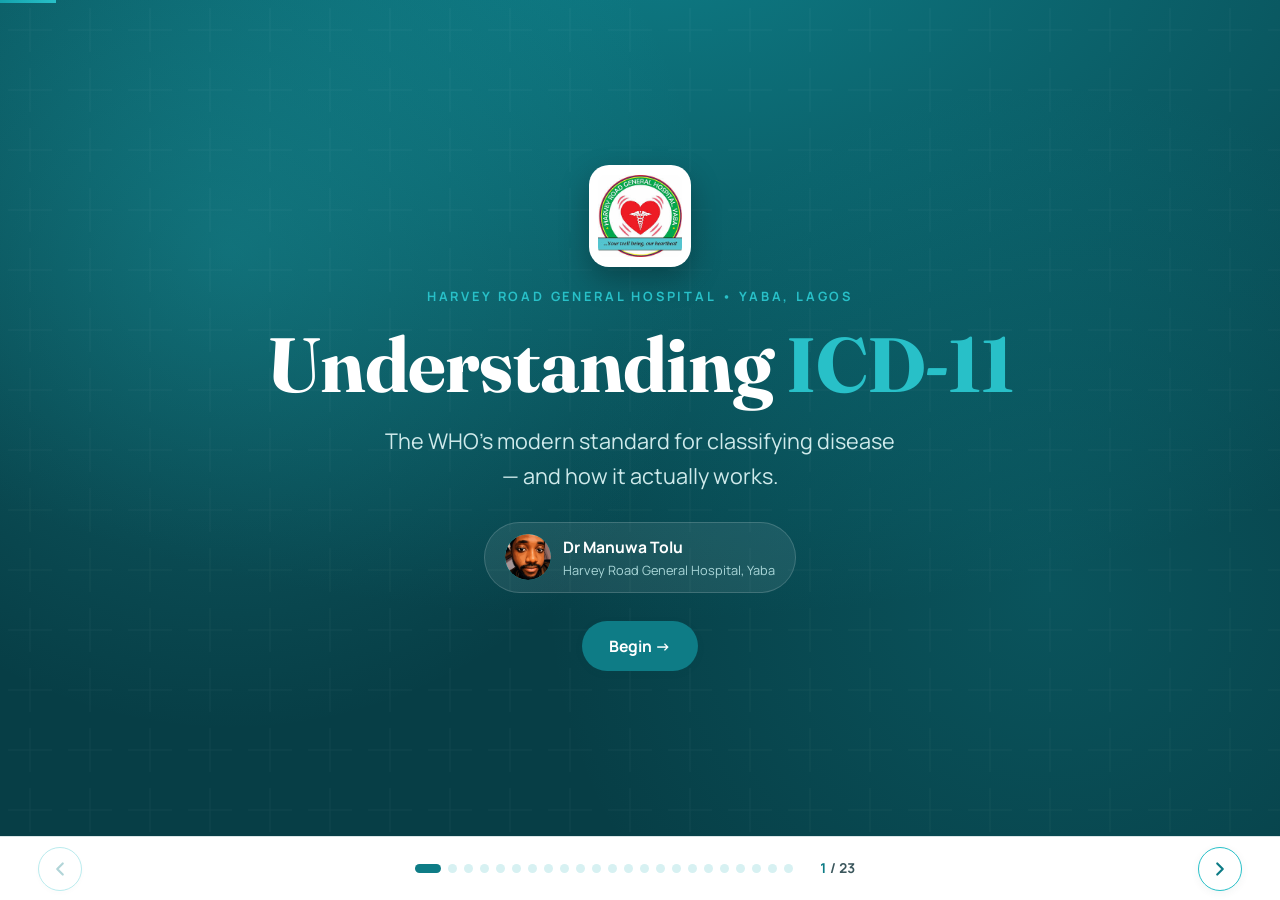
==== commit a9cd0926: "Add ICD-11 structure slide; gloss 'block' on the anatomy slide - New 'How ICD-11 is structured' slid" ====
--- a/index.html
+++ b/index.html
@@ -10,7 +10,7 @@
   <link rel="preconnect" href="https://fonts.googleapis.com" />
   <link rel="preconnect" href="https://fonts.gstatic.com" crossorigin />
   <link href="https://fonts.googleapis.com/css2?family=Manrope:wght@400;500;600;700;800&family=Fraunces:opsz,wght@9..144,500;9..144,600;9..144,700&display=swap" rel="stylesheet" />
-  <link rel="stylesheet" href="assets/css/styles.css?v=20260625c" />
+  <link rel="stylesheet" href="assets/css/styles.css?v=20260625g" />
 </head>
 <body>
 
@@ -23,12 +23,12 @@
     <section class="slide cover is-active" id="cover" data-title="Cover">
       <div class="cover__bg" aria-hidden="true"></div>
       <div class="cover__inner">
-        <img src="assets/img/logo.jpeg?v=20260625c" alt="Harvey Road General Hospital crest" class="cover__logo" />
+        <img src="assets/img/logo.jpeg?v=20260625g" alt="Harvey Road General Hospital crest" class="cover__logo" />
         <p class="eyebrow">Harvey Road General Hospital &bull; Yaba, Lagos</p>
         <h1 class="cover__title">Understanding <span>ICD-11</span></h1>
         <p class="cover__subtitle">The WHO&rsquo;s modern standard for classifying disease &mdash; and how it actually works.</p>
         <div class="cover__byline">
-          <div class="avatar" aria-hidden="true"><img class="avatar__img" src="assets/img/presenter.png?v=20260625c" alt="" onerror="this.remove()" />MT</div>
+          <div class="avatar" aria-hidden="true"><img class="avatar__img" src="assets/img/presenter.png?v=20260625g" alt="" onerror="this.remove()" />MT</div>
           <div>
             <strong>Dr Manuwa Tolu</strong>
             <span>Harvey Road General Hospital, Yaba</span>
@@ -196,11 +196,91 @@
             </div>
             <ul class="ca-legend">
               <li><span class="d d-1"></span><strong>1</strong> &mdash; chapter (01 Infectious)</li>
-              <li><span class="d d-2"></span><strong>F</strong> &mdash; block (2nd char is always a letter)</li>
-              <li><span class="d d-3"></span><strong>40</strong> &mdash; category (falciparum malaria)</li>
+              <li><span class="d d-2"></span><strong>F</strong> &mdash; block: a group of related categories (the 2nd char is always a letter)</li>
+              <li><span class="d d-3"></span><strong>40</strong> &mdash; category (the specific diagnosis: falciparum malaria)</li>
               <li><span class="d d-4"></span><strong>.0</strong> &mdash; detail (cerebral) &middot; can cluster extensions</li>
             </ul>
             <p class="ca-note">Letters <strong>O</strong> and <strong>I</strong> are never used &mdash; no confusion with 0 and 1.</p>
+          </div>
+        </div>
+      </div>
+    </section>
+
+    <!-- ============ STRUCTURE / COUNTS ============ -->
+    <section class="slide" id="structure" data-title="How ICD-11 is structured">
+      <div class="slide__inner slide__inner--wide">
+        <p class="kicker">Numbers &amp; structure</p>
+        <h2>The shape of ICD-11</h2>
+        <p class="lead">Every code is built the same way &mdash; and the first two characters place it on the map.</p>
+
+        <div class="stat-row">
+          <div class="stat"><span class="stat__num">28</span><span class="stat__label">chapters</span></div>
+          <div class="stat"><span class="stat__num">17,000+</span><span class="stat__label">stem codes (categories)</span></div>
+          <div class="stat"><span class="stat__num">120,000+</span><span class="stat__label">codable terms</span></div>
+          <div class="stat"><span class="stat__num">1.6M+</span><span class="stat__label">post-coordinated combinations</span></div>
+        </div>
+
+        <div class="struct-grid">
+          <div class="struct-block">
+            <h3 class="struct-h">Inside a code &mdash; what each position can be</h3>
+            <div class="table-wrap">
+              <table class="struct-table">
+                <thead><tr><th>Position</th><th>What it encodes</th><th>Possible values</th></tr></thead>
+                <tbody>
+                  <tr><td><code>1</code> 1st</td><td>Chapter</td><td>1&ndash;9, then A&ndash;Z</td></tr>
+                  <tr><td><code>A</code> 2nd</td><td>Block <span class="struct-mut">(group of categories)</span></td><td>A&ndash;Z &mdash; always a letter</td></tr>
+                  <tr><td><code>0</code> 3rd</td><td>Category</td><td>0&ndash;9 &mdash; forced digit</td></tr>
+                  <tr><td><code>0</code> 4th</td><td>Category</td><td>0&ndash;9, or A&ndash;Z</td></tr>
+                  <tr><td><code>.0</code> 5th&ndash;6th</td><td>Subcategory / detail</td><td>0&ndash;9, or A&ndash;Z</td></tr>
+                </tbody>
+              </table>
+            </div>
+            <p class="footnote">Letters <strong>I</strong> and <strong>O</strong> are never used (no confusion with 1 and 0). A full code runs <code>1A00.00</code> &rarr; <code>ZZ9Z.ZZ</code>. Extension codes (Chapter&nbsp;X) all start with <code>X</code> and post-coordinate onto a stem with <code>&amp;</code>.</p>
+          </div>
+
+          <div class="struct-block">
+            <h3 class="struct-h">The 28 chapters &mdash; and the character each one starts with</h3>
+            <div class="chapters-cols">
+              <table class="struct-table struct-table--chap">
+                <thead><tr><th>#</th><th>1st</th><th>Chapter</th></tr></thead>
+                <tbody>
+                  <tr><td>1</td><td><code>1</code></td><td>Certain infectious or parasitic diseases</td></tr>
+                  <tr><td>2</td><td><code>2</code></td><td>Neoplasms</td></tr>
+                  <tr><td>3</td><td><code>3</code></td><td>Blood or blood-forming organs</td></tr>
+                  <tr><td>4</td><td><code>4</code></td><td>Immune system</td></tr>
+                  <tr><td>5</td><td><code>5</code></td><td>Endocrine, nutritional or metabolic</td></tr>
+                  <tr><td>6</td><td><code>6</code></td><td>Mental, behavioural or neurodevelopmental</td></tr>
+                  <tr><td>7</td><td><code>7</code></td><td>Sleep-wake disorders</td></tr>
+                  <tr><td>8</td><td><code>8</code></td><td>Nervous system</td></tr>
+                  <tr><td>9</td><td><code>9</code></td><td>Visual system</td></tr>
+                  <tr><td>10</td><td><code>A</code></td><td>Ear or mastoid process</td></tr>
+                  <tr><td>11</td><td><code>B</code></td><td>Circulatory system</td></tr>
+                  <tr><td>12</td><td><code>C</code></td><td>Respiratory system</td></tr>
+                  <tr><td>13</td><td><code>D</code></td><td>Digestive system</td></tr>
+                  <tr><td>14</td><td><code>E</code></td><td>Skin</td></tr>
+                </tbody>
+              </table>
+              <table class="struct-table struct-table--chap">
+                <thead><tr><th>#</th><th>1st</th><th>Chapter</th></tr></thead>
+                <tbody>
+                  <tr><td>15</td><td><code>F</code></td><td>Musculoskeletal system or connective tissue</td></tr>
+                  <tr><td>16</td><td><code>G</code></td><td>Genitourinary system</td></tr>
+                  <tr><td>17</td><td><code>H</code></td><td>Conditions related to sexual health</td></tr>
+                  <tr><td>18</td><td><code>J</code></td><td>Pregnancy, childbirth or the puerperium</td></tr>
+                  <tr><td>19</td><td><code>K</code></td><td>Certain conditions originating in the perinatal period</td></tr>
+                  <tr><td>20</td><td><code>L</code></td><td>Developmental anomalies</td></tr>
+                  <tr><td>21</td><td><code>M</code></td><td>Symptoms, signs or clinical findings, NEC</td></tr>
+                  <tr><td>22</td><td><code>N</code></td><td>Injury, poisoning or external-cause consequences</td></tr>
+                  <tr><td>23</td><td><code>P</code></td><td>External causes of morbidity or mortality</td></tr>
+                  <tr><td>24</td><td><code>Q</code></td><td>Factors influencing health status</td></tr>
+                  <tr><td>25</td><td><code>R</code></td><td>Codes for special purposes</td></tr>
+                  <tr><td>26</td><td><code>S</code></td><td>Traditional Medicine conditions (Module&nbsp;I)</td></tr>
+                  <tr><td>V</td><td><code>V</code></td><td>Supplementary section for functioning assessment</td></tr>
+                  <tr><td>X</td><td><code>X</code></td><td>Extension codes (for post-coordination)</td></tr>
+                </tbody>
+              </table>
+            </div>
+            <p class="footnote">Chapters 1&ndash;9 use digits; chapters 10&ndash;26 use letters A&ndash;S (skipping I and O); <code>V</code> and <code>X</code> are the two supplementary chapters.</p>
           </div>
         </div>
       </div>
@@ -525,9 +605,9 @@
               <div class="enc__suggestions" id="encSuggestions"><p class="enc__hint">Suggestions will appear here once you press Suggest.</p></div>
             </div>
             <div class="enc2__col">
-              <span class="coder__sublabel">Diagnosis &mdash; ICD-11 codes</span>
+              <span class="coder__sublabel">Diagnosis &mdash; name &amp; ICD-11 code</span>
               <div class="bigcode bigcode--enc">
-                <code id="encOut">&mdash;</code>
+                <div id="encOut" class="encout"><span class="encout__empty">&mdash;</span></div>
               </div>
             </div>
           </div>
@@ -650,11 +730,11 @@
     <!-- ============ 10 · CLOSE ============ -->
     <section class="slide slide--dark close" id="close" data-title="Thank you">
       <div class="slide__inner close__inner">
-        <img src="assets/img/logo.jpeg?v=20260625c" alt="" class="close__logo" />
+        <img src="assets/img/logo.jpeg?v=20260625g" alt="" class="close__logo" />
         <h2>ICD-11 &mdash; a modern standard, ready for our EMR</h2>
         <p class="lead lead--light">Searchable, precise and digital-native &mdash; classification built for how we actually work.</p>
         <div class="close__byline">
-          <div class="avatar avatar--lg" aria-hidden="true"><img class="avatar__img" src="assets/img/presenter.png?v=20260625c" alt="" onerror="this.remove()" />MT</div>
+          <div class="avatar avatar--lg" aria-hidden="true"><img class="avatar__img" src="assets/img/presenter.png?v=20260625g" alt="" onerror="this.remove()" />MT</div>
           <div>
             <strong>Dr Manuwa Tolu</strong>
             <span>Harvey Road General Hospital, Yaba, Lagos</span>
@@ -681,8 +761,8 @@
     </button>
   </nav>
 
-  <script src="assets/js/emr.js?v=20260625c"></script>
-  <script src="assets/js/deck.js?v=20260625c"></script>
-  <script src="assets/js/encounter.js?v=20260625c"></script>
+  <script src="assets/js/emr.js?v=20260625g"></script>
+  <script src="assets/js/deck.js?v=20260625g"></script>
+  <script src="assets/js/encounter.js?v=20260625g"></script>
 </body>
 </html>
--- a/assets/css/styles.css
+++ b/assets/css/styles.css
@@ -341,6 +341,25 @@
 table.compare tbody tr:last-child td { border-bottom: none; }
 .footnote { font-size: 0.85rem; color: var(--muted); margin-top: 1rem; }
 
+/* ---------- structure / counts slide ---------- */
+.struct-grid { display: grid; grid-template-columns: 0.9fr 1.1fr; gap: 1.6rem; align-items: start; margin-top: 1.6rem; }
+.struct-h { font-family: var(--font-sans); font-size: 0.92rem; font-weight: 800; color: var(--teal-700); margin-bottom: 0.6rem; }
+.struct-mut { font-weight: 500; color: var(--muted); }
+table.struct-table { width: 100%; border-collapse: collapse; background: #fff; }
+table.struct-table th, table.struct-table td { text-align: left; padding: 0.5rem 0.8rem; border-bottom: 1px solid var(--line); font-size: 0.88rem; vertical-align: top; }
+table.struct-table thead th { background: var(--teal-800); color: #fff; font-weight: 700; font-size: 0.78rem; text-transform: uppercase; letter-spacing: 0.03em; }
+table.struct-table tbody tr:last-child td { border-bottom: none; }
+table.struct-table code { font-size: 0.82rem; background: var(--teal-50); color: var(--teal-700); border-radius: 5px; padding: 0.05rem 0.35rem; font-weight: 700; }
+.chapters-cols { display: grid; grid-template-columns: 1fr 1fr; gap: 0 1rem; }
+.chapters-cols .table-wrap, .chapters-cols { border: none; box-shadow: none; }
+table.struct-table--chap { min-width: 0; }
+table.struct-table--chap td:first-child { color: var(--muted); font-variant-numeric: tabular-nums; width: 2.2rem; }
+table.struct-table--chap td:nth-child(2) { width: 2.6rem; }
+@media (max-width: 980px) {
+  .struct-grid { grid-template-columns: 1fr; }
+  .chapters-cols { grid-template-columns: 1fr; gap: 0; }
+}
+
 /* ---------- examples ---------- */
 .example-card { background: #fff; border: 1px solid var(--line); border-radius: var(--radius); padding: 1.4rem; box-shadow: var(--shadow-sm); }
 .tag { display: inline-block; font-size: 0.72rem; font-weight: 800; text-transform: uppercase; letter-spacing: 0.08em; color: var(--teal-700); background: var(--teal-50); padding: 0.2rem 0.6rem; border-radius: 999px; margin-bottom: 0.6rem; }
@@ -750,7 +769,17 @@
 
 /* ---- encounter output + assessment field ---- */
 .bigcode--enc { margin-top: 0.6rem; }
-.bigcode--enc code { white-space: pre-wrap; font-size: 1.05rem; line-height: 1.7; }
+
+/* Encounter diagnosis output: each problem recorded as natural-language
+   name + ICD-11 code / cluster. */
+.encout { display: flex; flex-direction: column; }
+.encout__empty { color: var(--muted); font-size: 1.05rem; }
+.encout__row { display: flex; flex-direction: column; gap: 0.25rem; padding: 0.6rem 0; border-bottom: 1px solid var(--line); }
+.encout__row:first-child { padding-top: 0; }
+.encout__row:last-child { border-bottom: none; padding-bottom: 0; }
+.encout__dx { font-family: var(--font-serif); font-size: 1.08rem; font-weight: 700; color: var(--ink); line-height: 1.25; }
+.encout .encout__code { align-self: flex-start; font-size: 0.85rem; font-weight: 700; color: var(--purple); background: #f1ecfb; border-radius: 999px; padding: 0.12rem 0.6rem; white-space: pre-wrap; }
+.encout__q { align-self: flex-start; font-size: 0.82rem; font-weight: 700; color: var(--purple); }
 .enc2__assessment { width: 100%; box-sizing: border-box; resize: vertical; min-height: 72px; margin-top: 0.45rem;
   font-family: var(--font-sans); font-size: 0.98rem; color: var(--ink); line-height: 1.5;
   border: 1.5px solid var(--line); border-radius: var(--radius-sm); padding: 0.7rem 0.85rem; outline: none; transition: border-color 0.15s, box-shadow 0.15s; }
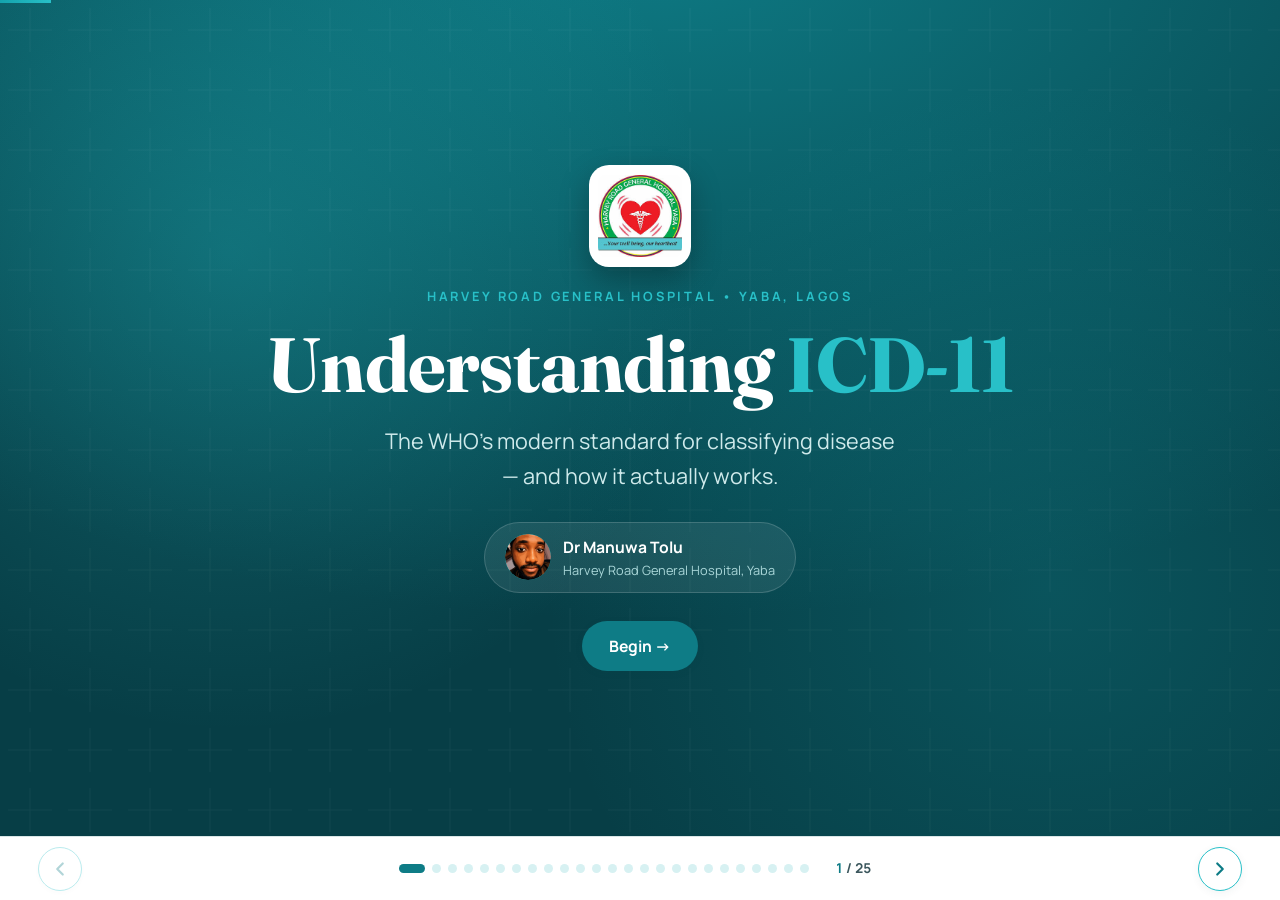
==== commit a090aeca: "Add benefits and who-codes slides; fix Begin button target - New "Why code a diagnosis?" slide (afte" ====
--- a/index.html
+++ b/index.html
@@ -35,7 +35,7 @@
           </div>
         </div>
         <div class="cover__cta">
-          <button class="btn btn--solid btn--lg" data-target="what-is-icd" type="button">Begin &rarr;</button>
+          <button class="btn btn--solid btn--lg" data-target="outline" type="button">Begin &rarr;</button>
         </div>
       </div>
     </section>
@@ -120,6 +120,48 @@
             <p>Adopted 2019; in effect since 1 Jan 2022.</p>
           </li>
         </ol>
+      </div>
+    </section>
+
+    <!-- ============ WHY CODE — BENEFITS ============ -->
+    <section class="slide" id="benefits" data-title="Why code a diagnosis?">
+      <div class="slide__inner">
+        <p class="kicker">Why it matters</p>
+        <h2>Why code a diagnosis?</h2>
+        <p class="lead">A coded diagnosis is more than a label &mdash; it becomes data that works for you.</p>
+
+        <div class="grid grid-3">
+          <div class="card">
+            <div class="card__icon">📊</div>
+            <h3>Epidemiology &amp; planning</h3>
+            <p>Track disease burden, spot outbreaks, and allocate resources based on real counts &mdash; not estimates.</p>
+          </div>
+          <div class="card">
+            <div class="card__icon">💳</div>
+            <h3>Billing &amp; reimbursement</h3>
+            <p>NHIS/HMO claims, insurance tariffs, and DRG-based payments all start from a valid ICD code.</p>
+          </div>
+          <div class="card">
+            <div class="card__icon">🔬</div>
+            <h3>Clinical research</h3>
+            <p>Coded records can be queried in seconds &mdash; no manual chart review for audits or studies.</p>
+          </div>
+          <div class="card">
+            <div class="card__icon">📈</div>
+            <h3>Quality &amp; audit</h3>
+            <p>Compare outcomes by diagnosis, monitor readmissions, and benchmark against other facilities.</p>
+          </div>
+          <div class="card">
+            <div class="card__icon">🔗</div>
+            <h3>Continuity of care</h3>
+            <p>A coded diagnosis travels with the patient across wards, referrals, and facilities &mdash; unambiguous.</p>
+          </div>
+          <div class="card">
+            <div class="card__icon">🌍</div>
+            <h3>Global comparability</h3>
+            <p>The same code means the same thing in Lagos, London, or Lausanne &mdash; enabling shared learning.</p>
+          </div>
+        </div>
       </div>
     </section>
 
@@ -707,6 +749,35 @@
       </div>
     </section>
 
+    <!-- ============ WHO CODES? ============ -->
+    <section class="slide slide--tint" id="who-codes" data-title="Should physicians be the ones coding?">
+      <div class="slide__inner">
+        <p class="kicker">A practical question</p>
+        <h2>Should physicians be the ones coding?</h2>
+        <p class="lead"><strong>Not necessarily.</strong> The model varies by setting &mdash; and technology is changing the answer.</p>
+
+        <div class="grid grid-3">
+          <div class="card">
+            <div class="card__icon">🩺</div>
+            <h3>Physicians document</h3>
+            <p>The clinician records the diagnosis and clinical findings &mdash; in their own words, at the point of care.</p>
+          </div>
+          <div class="card">
+            <div class="card__icon">🗂️</div>
+            <h3>Coders translate</h3>
+            <p>In many systems, professional medical coders take that documentation and assign the correct ICD codes &mdash; after the encounter.</p>
+          </div>
+          <div class="card">
+            <div class="card__icon">💡</div>
+            <h3>Software assists</h3>
+            <p>Modern EMRs suggest likely ICD codes from the physician&rsquo;s notes &mdash; leaving the clinician to confirm or correct, not code from scratch.</p>
+          </div>
+        </div>
+
+        <div class="callout">The goal is not to make every doctor a coder &mdash; it&rsquo;s to ensure every diagnosis becomes a <strong>coded, comparable data point</strong> with as little friction as possible.</div>
+      </div>
+    </section>
+
     <!-- ============ REFERENCES ============ -->
     <section class="slide slide--tint" id="references" data-title="References">
       <div class="slide__inner">
--- a/assets/css/styles.css
+++ b/assets/css/styles.css
@@ -779,7 +779,7 @@
 .encout__row:last-child { border-bottom: none; padding-bottom: 0; }
 .encout__dx { font-family: var(--font-serif); font-size: 1.08rem; font-weight: 700; color: var(--ink); line-height: 1.25; }
 .encout .encout__code { align-self: flex-start; font-size: 0.85rem; font-weight: 700; color: var(--purple); background: #f1ecfb; border-radius: 999px; padding: 0.12rem 0.6rem; white-space: pre-wrap; }
-.encout__q { align-self: flex-start; font-size: 0.82rem; font-weight: 700; color: var(--purple); }
+.encout__qprefix { font-size: 0.82rem; font-weight: 700; color: var(--purple); }
 .enc2__assessment { width: 100%; box-sizing: border-box; resize: vertical; min-height: 72px; margin-top: 0.45rem;
   font-family: var(--font-sans); font-size: 0.98rem; color: var(--ink); line-height: 1.5;
   border: 1.5px solid var(--line); border-radius: var(--radius-sm); padding: 0.7rem 0.85rem; outline: none; transition: border-color 0.15s, box-shadow 0.15s; }
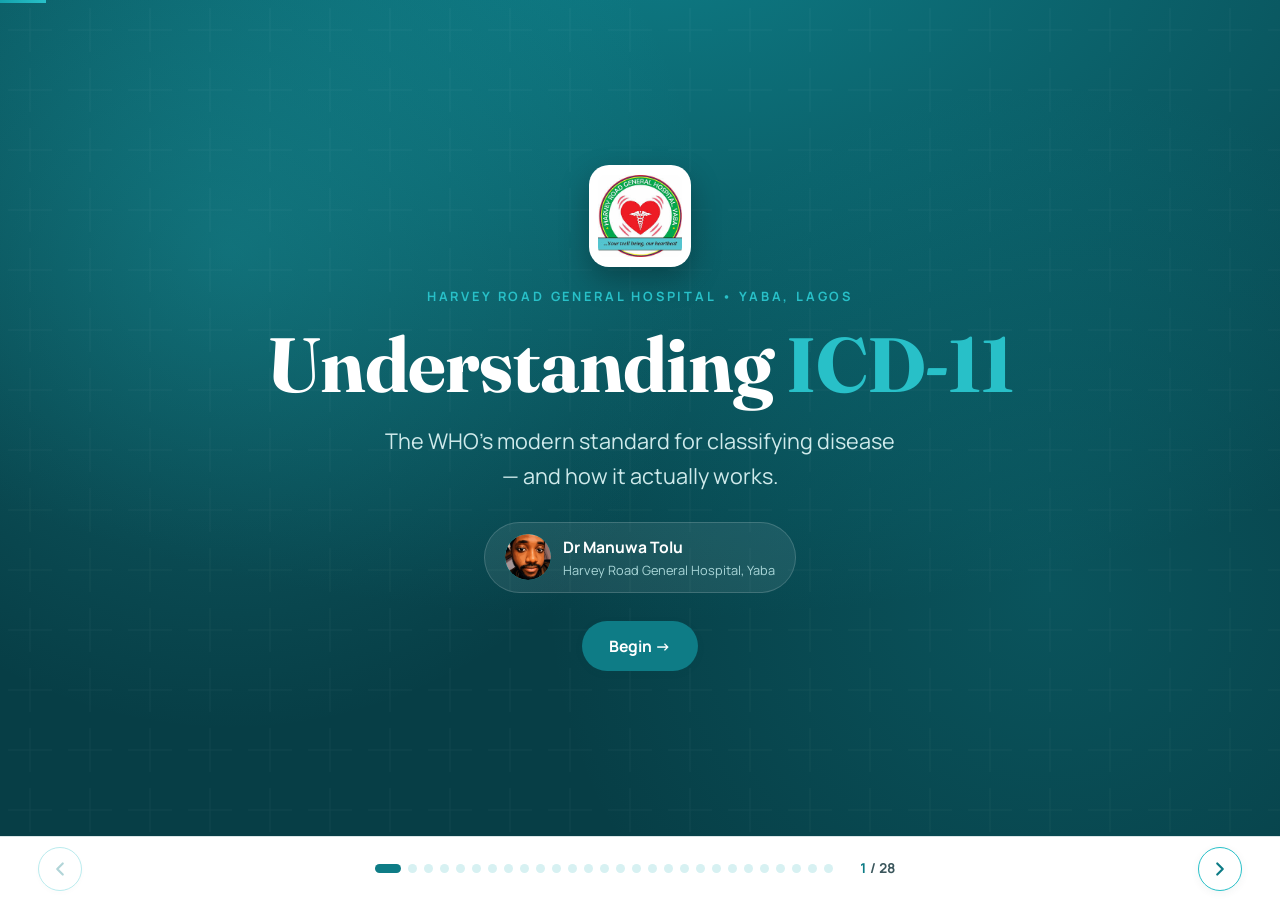
==== commit c4031b66: "Add ICD-10 brief, why-code, and universality slides - New "Why stress ourselves coding every diagnos" ====
--- a/index.html
+++ b/index.html
@@ -10,7 +10,7 @@
   <link rel="preconnect" href="https://fonts.googleapis.com" />
   <link rel="preconnect" href="https://fonts.gstatic.com" crossorigin />
   <link href="https://fonts.googleapis.com/css2?family=Manrope:wght@400;500;600;700;800&family=Fraunces:opsz,wght@9..144,500;9..144,600;9..144,700&display=swap" rel="stylesheet" />
-  <link rel="stylesheet" href="assets/css/styles.css?v=20260625g" />
+  <link rel="stylesheet" href="assets/css/styles.css?v=20260629a" />
 </head>
 <body>
 
@@ -123,6 +123,66 @@
       </div>
     </section>
 
+    <!-- ============ WHY BOTHER CODING? (ask & answer) ============ -->
+    <section class="slide" id="why-bother" data-title="Why bother coding?">
+      <div class="slide__inner">
+        <p class="kicker">The honest question</p>
+        <h2>Why stress ourselves coding every diagnosis?</h2>
+        <p class="lead">On a busy ward it feels like extra paperwork. Why not just write &ldquo;heart attack&rdquo; in the notes and move on?</p>
+
+        <div class="whyans">
+          <p class="whyans__because">Because a diagnosis written in free text is just <em>words</em> &mdash; a coded one is <strong>data</strong> the whole system can read, count and act on.</p>
+        </div>
+
+        <div class="whyrow">
+          <div class="whyrow__item">
+            <span class="whyrow__k">🔎</span>
+            <div><b>Words don&rsquo;t compute</b><span>&ldquo;HTN&rdquo;, &ldquo;high BP&rdquo; and &ldquo;hypertension&rdquo; are invisible to a search &mdash; one code unites them all.</span></div>
+          </div>
+          <div class="whyrow__item">
+            <span class="whyrow__k">💳</span>
+            <div><b>No code, no claim</b><span>NHIS/HMO reimbursement, audits and national statistics start from a valid code, not a phrase.</span></div>
+          </div>
+          <div class="whyrow__item">
+            <span class="whyrow__k">🌍</span>
+            <div><b>It travels</b><span>The same code means the same disease in any ward, any hospital, any country.</span></div>
+          </div>
+        </div>
+
+        <div class="callout">The few seconds it takes to code a diagnosis are what turn a note nobody can query into a data point everyone can.</div>
+      </div>
+    </section>
+
+    <!-- ============ ONE CODE, MANY NAMES (universality) ============ -->
+    <section class="slide slide--tint" id="universality" data-title="One code, many names">
+      <div class="slide__inner">
+        <p class="kicker">The proof</p>
+        <h2>One code, many names</h2>
+        <p class="lead">Lay terms, abbreviations, clinical language, other tongues &mdash; all of these name the <strong>same disease</strong>, and ICD-11 collapses them into a single, unambiguous code.</p>
+
+        <div class="uni" role="img" aria-label="The ICD-11 code BA41, Acute myocardial infarction, surrounded by its many names: Heart attack, MI, Myocardial infarction, Coronary thrombosis, Cardiac infarction, Crise cardiaque (French), Herzinfarkt (German), and Infarto de miocardio (Spanish).">
+          <div class="uni__orbit" aria-hidden="true"></div>
+
+          <div class="uni__core">
+            <span class="uni__corecode">BA41</span>
+            <span class="uni__corelabel">Acute myocardial infarction</span>
+            <span class="uni__coretag">ICD-11 &middot; Circulatory system</span>
+          </div>
+
+          <span class="uni__term uni__term--1"><span class="uni__chip">Heart attack</span></span>
+          <span class="uni__term uni__term--2"><span class="uni__chip">MI</span></span>
+          <span class="uni__term uni__term--3"><span class="uni__chip">Myocardial infarction</span></span>
+          <span class="uni__term uni__term--4"><span class="uni__chip">Coronary thrombosis</span></span>
+          <span class="uni__term uni__term--5"><span class="uni__chip">Cardiac infarction</span></span>
+          <span class="uni__term uni__term--6"><span class="uni__chip">Crise cardiaque <em>FR</em></span></span>
+          <span class="uni__term uni__term--7"><span class="uni__chip">Herzinfarkt <em>DE</em></span></span>
+          <span class="uni__term uni__term--8"><span class="uni__chip">Infarto de miocardio <em>ES</em></span></span>
+        </div>
+
+        <p class="footnote">Eight names, one meaning &mdash; <code>BA41</code>. That is what &ldquo;a common language for health&rdquo; actually buys us, and the clearest answer to <em>why we code</em>.</p>
+      </div>
+    </section>
+
     <!-- ============ WHY CODE — BENEFITS ============ -->
     <section class="slide" id="benefits" data-title="Why code a diagnosis?">
       <div class="slide__inner">
@@ -162,6 +222,29 @@
             <p>The same code means the same thing in Lagos, London, or Lausanne &mdash; enabling shared learning.</p>
           </div>
         </div>
+      </div>
+    </section>
+
+    <!-- ============ ICD-10 IN BRIEF ============ -->
+    <section class="slide" id="icd10" data-title="ICD-10 in brief">
+      <div class="slide__inner">
+        <p class="kicker">The standard we use today</p>
+        <h2>ICD-10, in brief</h2>
+        <p class="lead">For three decades, ICD-10 has been the world&rsquo;s default &mdash; the version most hospitals, including ours, still code with.</p>
+
+        <ul class="feature-list feature-list--lg">
+          <li><strong>Paper-first</strong> &mdash; built for printed tabular volumes and manual coding; software support came later.</li>
+          <li><strong>Alphanumeric codes</strong> &mdash; a letter then digits, e.g. <code>I21</code> for an acute myocardial infarction.</li>
+          <li><strong>Pre-coordinated</strong> &mdash; one fixed code per concept, with little room to combine detail or grow.</li>
+        </ul>
+
+        <div class="stat-row">
+          <div class="stat"><span class="stat__num">~14,400</span><span class="stat__label">codes</span></div>
+          <div class="stat"><span class="stat__num">22</span><span class="stat__label">chapters</span></div>
+          <div class="stat"><span class="stat__num">1994</span><span class="stat__label">came into use</span></div>
+        </div>
+
+        <p class="footnote">Endorsed by the World Health Assembly in 1990 and in use from 1994. ICD-11 was adopted in 2019 and replaced it from 1&nbsp;January&nbsp;2022 &mdash; but ICD-10 remains widely in service through the transition.</p>
       </div>
     </section>
 
--- a/assets/css/styles.css
+++ b/assets/css/styles.css
@@ -960,3 +960,102 @@
 .wt__replay { margin-top: 1.4rem; }
 
 @media (max-width: 760px) { .wt { grid-template-columns: 1fr; } }
+
+/* =========================================================
+   WHY BOTHER CODING — ask & answer
+   ========================================================= */
+.whyans {
+  background: linear-gradient(180deg, var(--teal-50), #fff);
+  border: 1px solid var(--teal-100); border-left: 4px solid var(--teal-500);
+  border-radius: var(--radius); padding: 1.3rem 1.5rem; margin-bottom: 1.9rem;
+}
+.whyans__because { margin: 0; font-family: var(--font-serif); font-size: clamp(1.15rem, 2.2vw, 1.5rem); line-height: 1.3; color: var(--ink); }
+.whyans__because em { font-style: italic; color: var(--muted); }
+.whyans__because strong { color: var(--teal-700); font-style: normal; }
+
+.whyrow { display: grid; grid-template-columns: repeat(3, 1fr); gap: 1.3rem; margin-bottom: 1.9rem; }
+.whyrow__item { display: flex; gap: 0.75rem; align-items: flex-start; }
+.whyrow__k { font-size: 1.5rem; line-height: 1.1; flex: none; }
+.whyrow__item b { display: block; color: var(--teal-800); font-size: 1.02rem; margin-bottom: 0.2rem; }
+.whyrow__item span { font-size: 0.9rem; color: var(--ink-soft); }
+@media (max-width: 760px) { .whyrow { grid-template-columns: 1fr; gap: 1rem; } }
+
+/* =========================================================
+   ONE CODE, MANY NAMES — universality orbit
+   ========================================================= */
+.uni { position: relative; width: 100%; max-width: 820px; aspect-ratio: 2 / 1; margin: 0.4rem auto 0.2rem; }
+
+.uni__orbit { position: absolute; inset: 4% 3%; border: 1.5px dashed var(--teal-300); border-radius: 50%; opacity: 0.5; }
+.uni__orbit::before { content: ""; position: absolute; inset: 15%; border: 1.5px dashed var(--teal-300); border-radius: 50%; opacity: 0.7; }
+.slide.is-active .uni__orbit { animation: uniSpin 80s linear infinite; }
+
+.uni__core {
+  position: absolute; top: 50%; left: 50%; transform: translate(-50%, -50%);
+  width: clamp(148px, 23vw, 196px); height: clamp(148px, 23vw, 196px);
+  border-radius: 50%; display: flex; flex-direction: column; align-items: center; justify-content: center;
+  text-align: center; padding: 1rem; z-index: 3;
+  background: radial-gradient(120% 120% at 30% 22%, var(--teal-500), var(--teal-700) 68%, var(--teal-800));
+  color: #fff; box-shadow: 0 18px 40px rgba(7,62,70,0.28), inset 0 1px 0 rgba(255,255,255,0.25);
+}
+.slide.is-active .uni__core { animation: uniCorePulse 3.6s ease-in-out infinite; }
+.uni__corecode { font-family: var(--font-serif); font-size: clamp(2rem, 4.4vw, 2.9rem); font-weight: 700; line-height: 1; letter-spacing: 0.02em; }
+.uni__corelabel { font-size: 0.8rem; font-weight: 700; margin-top: 0.45rem; line-height: 1.18; color: #eafafa; }
+.uni__coretag { font-size: 0.63rem; text-transform: uppercase; letter-spacing: 0.07em; margin-top: 0.5rem; color: #b9e7e9; }
+
+.uni__term { position: absolute; transform: translate(-50%, -50%); z-index: 2; }
+.uni__chip {
+  display: inline-block; white-space: nowrap; background: #fff; color: var(--ink);
+  border: 1px solid var(--line); border-radius: 999px; padding: 0.5rem 0.95rem;
+  font-size: clamp(0.78rem, 1.4vw, 0.95rem); font-weight: 700; box-shadow: var(--shadow-sm);
+}
+.uni__chip em { font-style: normal; font-size: 0.66em; font-weight: 800; color: var(--teal-700); background: var(--teal-50); border-radius: 6px; padding: 0.1em 0.4em; margin-left: 0.4em; vertical-align: middle; }
+
+/* positions, clockwise from the top */
+.uni__term--1 { top: 6%;  left: 50%; }
+.uni__term--2 { top: 21%; left: 78%; }
+.uni__term--3 { top: 50%; left: 90%; }
+.uni__term--4 { top: 79%; left: 78%; }
+.uni__term--5 { top: 94%; left: 50%; }
+.uni__term--6 { top: 79%; left: 22%; }
+.uni__term--7 { top: 50%; left: 10%; }
+.uni__term--8 { top: 21%; left: 22%; }
+
+/* hidden until the slide is shown, then pop in (term) + gently float (chip) */
+.slide:not(.is-active):not(.is-leaving) .uni__term { opacity: 0; }
+.slide.is-active .uni__term { animation: uniPop 0.55s cubic-bezier(.22,1.18,.36,1) both; }
+.slide.is-active .uni__term--1 { animation-delay: 0.30s; }
+.slide.is-active .uni__term--2 { animation-delay: 0.40s; }
+.slide.is-active .uni__term--3 { animation-delay: 0.50s; }
+.slide.is-active .uni__term--4 { animation-delay: 0.60s; }
+.slide.is-active .uni__term--5 { animation-delay: 0.70s; }
+.slide.is-active .uni__term--6 { animation-delay: 0.80s; }
+.slide.is-active .uni__term--7 { animation-delay: 0.90s; }
+.slide.is-active .uni__term--8 { animation-delay: 1.00s; }
+.slide.is-active .uni__chip { animation: uniFloat 6s ease-in-out infinite; }
+.slide.is-active .uni__term--2 .uni__chip,
+.slide.is-active .uni__term--5 .uni__chip,
+.slide.is-active .uni__term--8 .uni__chip { animation-duration: 7.2s; animation-delay: 0.5s; }
+.slide.is-active .uni__term--3 .uni__chip,
+.slide.is-active .uni__term--6 .uni__chip { animation-duration: 5.2s; animation-delay: 0.3s; }
+
+@keyframes uniPop { from { opacity: 0; transform: translate(-50%, -50%) scale(0.5); } to { opacity: 1; transform: translate(-50%, -50%) scale(1); } }
+@keyframes uniFloat { 0%, 100% { transform: translateY(-3px); } 50% { transform: translateY(3px); } }
+@keyframes uniCorePulse {
+  0%, 100% { box-shadow: 0 18px 40px rgba(7,62,70,0.28), 0 0 0 0 rgba(20,163,173,0.45), inset 0 1px 0 rgba(255,255,255,0.25); }
+  50%      { box-shadow: 0 18px 40px rgba(7,62,70,0.30), 0 0 0 16px rgba(20,163,173,0), inset 0 1px 0 rgba(255,255,255,0.25); }
+}
+@keyframes uniSpin { to { transform: rotate(360deg); } }
+
+@media (max-width: 640px) {
+  .uni { aspect-ratio: auto; max-width: 440px; display: flex; flex-wrap: wrap; justify-content: center; align-items: stretch; gap: 0.5rem; }
+  .uni__orbit { display: none; }
+  .uni__core { position: static; transform: none; width: 100%; height: auto; aspect-ratio: auto; border-radius: var(--radius); margin-bottom: 0.4rem; padding: 1.2rem; }
+  .uni__term { position: static; transform: none; opacity: 1; }
+  .slide.is-active .uni__term { animation: none; }
+  .uni__chip { animation: none !important; }
+}
+
+@media (prefers-reduced-motion: reduce) {
+  .uni__term { opacity: 1 !important; }
+  .uni__orbit, .uni__core, .uni__term, .uni__chip { animation: none !important; }
+}
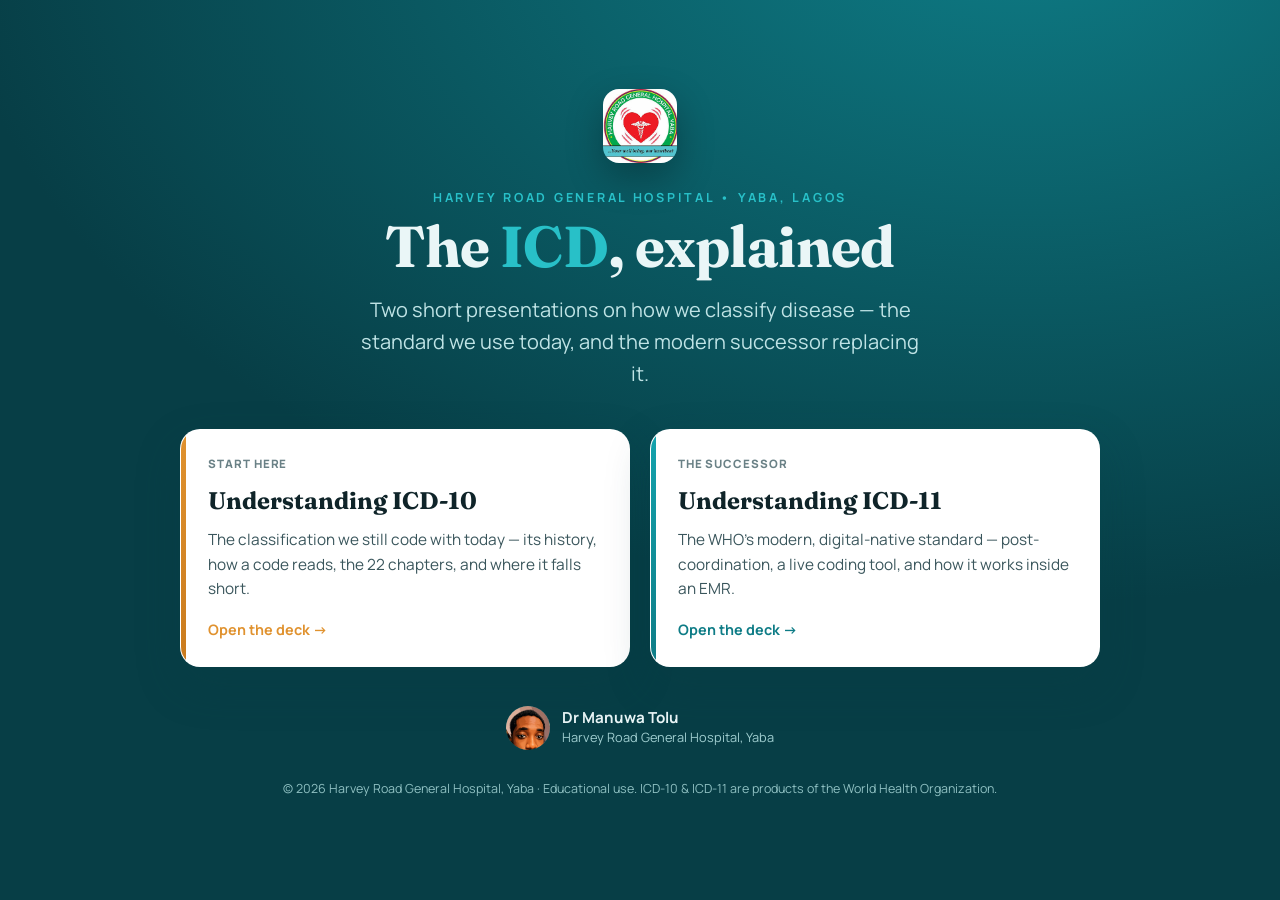
==== commit ee51c66c: "Split into /icd11 + new /icd10 deck, add landing page Move the existing presentation to /icd11 and a" ====
--- a/index.html
+++ b/index.html
@@ -3,920 +3,99 @@
 <head>
   <meta charset="UTF-8" />
   <meta name="viewport" content="width=device-width, initial-scale=1.0" />
-  <meta name="description" content="A professional slide presentation on ICD-11 — what it is, how its codes are built, and how it works inside an EMR, with a live ICD-11 coder connected to the WHO ICD-11 API. By Dr Manuwa Tolu, Harvey Road General Hospital, Yaba." />
+  <meta name="description" content="Two short presentations on classifying disease — Understanding ICD-10 and Understanding ICD-11. By Dr Manuwa Tolu, Harvey Road General Hospital, Yaba, Lagos." />
   <meta name="author" content="Dr Manuwa Tolu" />
-  <title>ICD-11 — Harvey Road General Hospital, Yaba</title>
+  <title>The ICD, explained — Harvey Road General Hospital, Yaba</title>
   <link rel="icon" type="image/svg+xml" href="assets/img/favicon.svg" />
   <link rel="preconnect" href="https://fonts.googleapis.com" />
   <link rel="preconnect" href="https://fonts.gstatic.com" crossorigin />
   <link href="https://fonts.googleapis.com/css2?family=Manrope:wght@400;500;600;700;800&family=Fraunces:opsz,wght@9..144,500;9..144,600;9..144,700&display=swap" rel="stylesheet" />
-  <link rel="stylesheet" href="assets/css/styles.css?v=20260629a" />
+  <style>
+    :root{
+      --teal-900:#073e46; --teal-800:#0a5560; --teal-700:#0e7c86; --teal-500:#14a3ad;
+      --teal-300:#28c0c8; --teal-50:#eef9f9; --ink:#0f2429; --ink-soft:#3a565c; --muted:#6a8186;
+      --line:#d9e6e7; --amber:#e0922f;
+      --font-sans:'Manrope',system-ui,-apple-system,'Segoe UI',Roboto,sans-serif;
+      --font-serif:'Fraunces',Georgia,'Times New Roman',serif;
+    }
+    *{box-sizing:border-box;}
+    html,body{height:100%;}
+    body{
+      margin:0; font-family:var(--font-sans); color:#eaf6f7; line-height:1.6;
+      -webkit-font-smoothing:antialiased; min-height:100%;
+      background:radial-gradient(120% 110% at 80% -10%, var(--teal-700), var(--teal-900) 70%);
+      display:flex; align-items:center; justify-content:center; padding:clamp(1.5rem,5vw,3rem);
+    }
+    .wrap{width:100%; max-width:920px; text-align:center;}
+    .logo{width:74px; height:74px; border-radius:16px; object-fit:cover; box-shadow:0 14px 36px rgba(0,0,0,0.28); animation:fade .8s ease both;}
+    .eyebrow{text-transform:uppercase; letter-spacing:0.22em; font-size:0.78rem; font-weight:700; color:var(--teal-300); margin:1.1rem 0 0.5rem; animation:fade .8s .05s ease both;}
+    h1{font-family:var(--font-serif); font-weight:700; letter-spacing:-0.01em; line-height:1.08; font-size:clamp(2.2rem,6vw,3.6rem); margin:0; animation:rise .7s .1s ease both;}
+    h1 span{color:var(--teal-300);}
+    .sub{font-size:clamp(1rem,2vw,1.25rem); color:#bfe3e5; max-width:48ch; margin:1rem auto 2.4rem; animation:rise .7s .18s ease both;}
+    .decks{display:grid; grid-template-columns:1fr 1fr; gap:1.2rem; text-align:left;}
+    .deckcard{
+      display:flex; flex-direction:column; gap:0.5rem; text-decoration:none; color:var(--ink);
+      background:#fff; border:1px solid rgba(255,255,255,0.6); border-radius:20px; padding:1.6rem 1.7rem;
+      box-shadow:0 18px 44px rgba(7,62,70,0.28); transition:transform .18s, box-shadow .18s; position:relative; overflow:hidden;
+      animation:rise .7s ease both;
+    }
+    .deckcard:nth-child(1){animation-delay:.26s;}
+    .deckcard:nth-child(2){animation-delay:.34s;}
+    .deckcard::before{content:""; position:absolute; left:0; top:0; bottom:0; width:5px;}
+    .deckcard--10::before{background:linear-gradient(180deg,var(--amber),#c97a1d);}
+    .deckcard--11::before{background:linear-gradient(180deg,var(--teal-500),var(--teal-700));}
+    .deckcard:hover{transform:translateY(-5px); box-shadow:0 26px 60px rgba(7,62,70,0.34);}
+    .deckcard .tag{font-size:0.72rem; font-weight:800; text-transform:uppercase; letter-spacing:0.08em; color:var(--muted);}
+    .deckcard h2{font-family:var(--font-serif); font-weight:700; font-size:1.5rem; margin:0; color:var(--ink);}
+    .deckcard p{margin:0; font-size:0.96rem; color:var(--ink-soft);}
+    .deckcard .go{margin-top:0.5rem; font-weight:700; font-size:0.9rem; color:var(--teal-700); display:inline-flex; align-items:center; gap:0.35rem;}
+    .deckcard--10 .go{color:var(--amber);}
+    .deckcard:hover .go{gap:0.6rem;}
+    .byline{display:flex; align-items:center; justify-content:center; gap:0.7rem; margin-top:2.4rem; animation:fade .8s .5s ease both;}
+    .avatar{width:44px; height:44px; border-radius:50%; background:var(--teal-700); color:#fff; display:grid; place-items:center; font-weight:800; font-size:0.85rem; overflow:hidden;}
+    .avatar img{width:100%; height:100%; object-fit:cover;}
+    .byline .who{text-align:left; line-height:1.2;}
+    .byline strong{display:block; font-size:0.95rem; color:#eaf6f7;}
+    .byline span{font-size:0.8rem; color:#9fcdcf;}
+    .foot{margin-top:1.8rem; font-size:0.78rem; color:#8fc0c2; animation:fade .8s .6s ease both;}
+    @keyframes rise{from{opacity:0; transform:translateY(18px);} to{opacity:1; transform:none;}}
+    @keyframes fade{from{opacity:0;} to{opacity:1;}}
+    @media (max-width:680px){ .decks{grid-template-columns:1fr;} }
+    @media (prefers-reduced-motion:reduce){ *{animation:none !important;} }
+  </style>
 </head>
 <body>
+  <main class="wrap">
+    <img class="logo" src="assets/img/logo.jpeg?v=20260625g" alt="Harvey Road General Hospital crest" onerror="this.style.display='none'" />
+    <p class="eyebrow">Harvey Road General Hospital &bull; Yaba, Lagos</p>
+    <h1>The <span>ICD</span>, explained</h1>
+    <p class="sub">Two short presentations on how we classify disease &mdash; the standard we use today, and the modern successor replacing it.</p>
 
-  <div class="scroll-progress" id="scrollProgress" aria-hidden="true"></div>
+    <div class="decks">
+      <a class="deckcard deckcard--10" href="icd10/">
+        <span class="tag">Start here</span>
+        <h2>Understanding ICD-10</h2>
+        <p>The classification we still code with today &mdash; its history, how a code reads, the 22 chapters, and where it falls short.</p>
+        <span class="go">Open the deck &rarr;</span>
+      </a>
+      <a class="deckcard deckcard--11" href="icd11/">
+        <span class="tag">The successor</span>
+        <h2>Understanding ICD-11</h2>
+        <p>The WHO&rsquo;s modern, digital-native standard &mdash; post-coordination, a live coding tool, and how it works inside an EMR.</p>
+        <span class="go">Open the deck &rarr;</span>
+      </a>
+    </div>
 
-  <div class="deck" id="deck">
-    <div class="stage" id="stage">
+    <div class="byline">
+      <div class="avatar"><img src="assets/img/presenter.png?v=20260625g" alt="" onerror="this.remove()" />MT</div>
+      <div class="who">
+        <strong>Dr Manuwa Tolu</strong>
+        <span>Harvey Road General Hospital, Yaba</span>
+      </div>
+    </div>
 
-    <!-- ============ 1 · COVER ============ -->
-    <section class="slide cover is-active" id="cover" data-title="Cover">
-      <div class="cover__bg" aria-hidden="true"></div>
-      <div class="cover__inner">
-        <img src="assets/img/logo.jpeg?v=20260625g" alt="Harvey Road General Hospital crest" class="cover__logo" />
-        <p class="eyebrow">Harvey Road General Hospital &bull; Yaba, Lagos</p>
-        <h1 class="cover__title">Understanding <span>ICD-11</span></h1>
-        <p class="cover__subtitle">The WHO&rsquo;s modern standard for classifying disease &mdash; and how it actually works.</p>
-        <div class="cover__byline">
-          <div class="avatar" aria-hidden="true"><img class="avatar__img" src="assets/img/presenter.png?v=20260625g" alt="" onerror="this.remove()" />MT</div>
-          <div>
-            <strong>Dr Manuwa Tolu</strong>
-            <span>Harvey Road General Hospital, Yaba</span>
-          </div>
-        </div>
-        <div class="cover__cta">
-          <button class="btn btn--solid btn--lg" data-target="outline" type="button">Begin &rarr;</button>
-        </div>
-      </div>
-    </section>
-
-    <!-- ============ OUTLINE ============ -->
-    <section class="slide slide--tint" id="outline" data-title="Outline">
-      <div class="slide__inner">
-        <p class="kicker">What we&rsquo;ll cover</p>
-        <h2>Outline</h2>
-        <p class="lead">From what the ICD is, to coding a real encounter on our ward.</p>
-
-        <ol class="outline-list">
-          <li><b>What the ICD is</b><span>A short history, and why classification matters</span></li>
-          <li><b>ICD-11 in brief</b><span>Codes, post-coordination and Chapter&nbsp;X extensions</span></li>
-          <li><b>ICD-10 vs ICD-11</b><span>What actually changed</span></li>
-          <li><b>Coding in practice</b><span>Inside the EMR &mdash; search, pick, refine (live demo)</span></li>
-          <li><b>Pros &amp; cons</b><span>An honest appraisal</span></li>
-          <li><b>The ward problem</b><span>Diagnosis vs assessment; do we need an &ldquo;HCD&rdquo;?</span></li>
-          <li><b>A context-aware workflow</b><span>Coding a whole encounter, and faster prescribing</span></li>
-          <li><b>Into practice</b><span>How we adopt ICD-11 here</span></li>
-        </ol>
-      </div>
-    </section>
-
-    <!-- ============ 2 · WHAT IS ICD ============ -->
-    <section class="slide" id="what-is-icd" data-title="What is the ICD?">
-      <div class="slide__inner">
-        <p class="kicker">Foundations</p>
-        <h2>What is the ICD?</h2>
-        <p class="lead">The WHO&rsquo;s global standard for turning a diagnosis into a structured, comparable <strong>code</strong>.</p>
-
-        <div class="grid grid-3">
-          <div class="card">
-            <div class="card__icon">🌍</div>
-            <h3>Common language</h3>
-            <p>One code means the same worldwide.</p>
-          </div>
-          <div class="card">
-            <div class="card__icon">📊</div>
-            <h3>Counts what matters</h3>
-            <p>Statistics and planning start here.</p>
-          </div>
-          <div class="card">
-            <div class="card__icon">💳</div>
-            <h3>Runs the business</h3>
-            <p>Billing, NHIS/HMO claims, research.</p>
-          </div>
-        </div>
-      </div>
-    </section>
-
-    <!-- ============ HISTORY ============ -->
-    <section class="slide slide--tint" id="history" data-title="A short history">
-      <div class="slide__inner">
-        <p class="kicker">Where it came from</p>
-        <h2>A short history</h2>
-        <p class="lead">130 years of classifying disease.</p>
-
-        <ol class="htl">
-          <li>
-            <span class="htl__dot"></span>
-            <span class="htl__year">1893</span>
-            <h3>The first list</h3>
-            <p>Bertillon&rsquo;s International List of Causes of Death.</p>
-          </li>
-          <li>
-            <span class="htl__dot"></span>
-            <span class="htl__year">1948</span>
-            <h3>WHO takes over</h3>
-            <p>ICD-6 &mdash; first to include illness, not just death.</p>
-          </li>
-          <li>
-            <span class="htl__dot"></span>
-            <span class="htl__year">1994</span>
-            <h3>ICD-10</h3>
-            <p>The version most of the world still uses today.</p>
-          </li>
-          <li>
-            <span class="htl__dot"></span>
-            <span class="htl__year">2022</span>
-            <h3>ICD-11</h3>
-            <p>Adopted 2019; in effect since 1 Jan 2022.</p>
-          </li>
-        </ol>
-      </div>
-    </section>
-
-    <!-- ============ WHY BOTHER CODING? (ask & answer) ============ -->
-    <section class="slide" id="why-bother" data-title="Why bother coding?">
-      <div class="slide__inner">
-        <p class="kicker">The honest question</p>
-        <h2>Why stress ourselves coding every diagnosis?</h2>
-        <p class="lead">On a busy ward it feels like extra paperwork. Why not just write &ldquo;heart attack&rdquo; in the notes and move on?</p>
-
-        <div class="whyans">
-          <p class="whyans__because">Because a diagnosis written in free text is just <em>words</em> &mdash; a coded one is <strong>data</strong> the whole system can read, count and act on.</p>
-        </div>
-
-        <div class="whyrow">
-          <div class="whyrow__item">
-            <span class="whyrow__k">🔎</span>
-            <div><b>Words don&rsquo;t compute</b><span>&ldquo;HTN&rdquo;, &ldquo;high BP&rdquo; and &ldquo;hypertension&rdquo; are invisible to a search &mdash; one code unites them all.</span></div>
-          </div>
-          <div class="whyrow__item">
-            <span class="whyrow__k">💳</span>
-            <div><b>No code, no claim</b><span>NHIS/HMO reimbursement, audits and national statistics start from a valid code, not a phrase.</span></div>
-          </div>
-          <div class="whyrow__item">
-            <span class="whyrow__k">🌍</span>
-            <div><b>It travels</b><span>The same code means the same disease in any ward, any hospital, any country.</span></div>
-          </div>
-        </div>
-
-        <div class="callout">The few seconds it takes to code a diagnosis are what turn a note nobody can query into a data point everyone can.</div>
-      </div>
-    </section>
-
-    <!-- ============ ONE CODE, MANY NAMES (universality) ============ -->
-    <section class="slide slide--tint" id="universality" data-title="One code, many names">
-      <div class="slide__inner">
-        <p class="kicker">The proof</p>
-        <h2>One code, many names</h2>
-        <p class="lead">Lay terms, abbreviations, clinical language, other tongues &mdash; all of these name the <strong>same disease</strong>, and ICD-11 collapses them into a single, unambiguous code.</p>
-
-        <div class="uni" role="img" aria-label="The ICD-11 code BA41, Acute myocardial infarction, surrounded by its many names: Heart attack, MI, Myocardial infarction, Coronary thrombosis, Cardiac infarction, Crise cardiaque (French), Herzinfarkt (German), and Infarto de miocardio (Spanish).">
-          <div class="uni__orbit" aria-hidden="true"></div>
-
-          <div class="uni__core">
-            <span class="uni__corecode">BA41</span>
-            <span class="uni__corelabel">Acute myocardial infarction</span>
-            <span class="uni__coretag">ICD-11 &middot; Circulatory system</span>
-          </div>
-
-          <span class="uni__term uni__term--1"><span class="uni__chip">Heart attack</span></span>
-          <span class="uni__term uni__term--2"><span class="uni__chip">MI</span></span>
-          <span class="uni__term uni__term--3"><span class="uni__chip">Myocardial infarction</span></span>
-          <span class="uni__term uni__term--4"><span class="uni__chip">Coronary thrombosis</span></span>
-          <span class="uni__term uni__term--5"><span class="uni__chip">Cardiac infarction</span></span>
-          <span class="uni__term uni__term--6"><span class="uni__chip">Crise cardiaque <em>FR</em></span></span>
-          <span class="uni__term uni__term--7"><span class="uni__chip">Herzinfarkt <em>DE</em></span></span>
-          <span class="uni__term uni__term--8"><span class="uni__chip">Infarto de miocardio <em>ES</em></span></span>
-        </div>
-
-        <p class="footnote">Eight names, one meaning &mdash; <code>BA41</code>. That is what &ldquo;a common language for health&rdquo; actually buys us, and the clearest answer to <em>why we code</em>.</p>
-      </div>
-    </section>
-
-    <!-- ============ WHY CODE — BENEFITS ============ -->
-    <section class="slide" id="benefits" data-title="Why code a diagnosis?">
-      <div class="slide__inner">
-        <p class="kicker">Why it matters</p>
-        <h2>Why code a diagnosis?</h2>
-        <p class="lead">A coded diagnosis is more than a label &mdash; it becomes data that works for you.</p>
-
-        <div class="grid grid-3">
-          <div class="card">
-            <div class="card__icon">📊</div>
-            <h3>Epidemiology &amp; planning</h3>
-            <p>Track disease burden, spot outbreaks, and allocate resources based on real counts &mdash; not estimates.</p>
-          </div>
-          <div class="card">
-            <div class="card__icon">💳</div>
-            <h3>Billing &amp; reimbursement</h3>
-            <p>NHIS/HMO claims, insurance tariffs, and DRG-based payments all start from a valid ICD code.</p>
-          </div>
-          <div class="card">
-            <div class="card__icon">🔬</div>
-            <h3>Clinical research</h3>
-            <p>Coded records can be queried in seconds &mdash; no manual chart review for audits or studies.</p>
-          </div>
-          <div class="card">
-            <div class="card__icon">📈</div>
-            <h3>Quality &amp; audit</h3>
-            <p>Compare outcomes by diagnosis, monitor readmissions, and benchmark against other facilities.</p>
-          </div>
-          <div class="card">
-            <div class="card__icon">🔗</div>
-            <h3>Continuity of care</h3>
-            <p>A coded diagnosis travels with the patient across wards, referrals, and facilities &mdash; unambiguous.</p>
-          </div>
-          <div class="card">
-            <div class="card__icon">🌍</div>
-            <h3>Global comparability</h3>
-            <p>The same code means the same thing in Lagos, London, or Lausanne &mdash; enabling shared learning.</p>
-          </div>
-        </div>
-      </div>
-    </section>
-
-    <!-- ============ ICD-10 IN BRIEF ============ -->
-    <section class="slide" id="icd10" data-title="ICD-10 in brief">
-      <div class="slide__inner">
-        <p class="kicker">The standard we use today</p>
-        <h2>ICD-10, in brief</h2>
-        <p class="lead">For three decades, ICD-10 has been the world&rsquo;s default &mdash; the version most hospitals, including ours, still code with.</p>
-
-        <ul class="feature-list feature-list--lg">
-          <li><strong>Paper-first</strong> &mdash; built for printed tabular volumes and manual coding; software support came later.</li>
-          <li><strong>Alphanumeric codes</strong> &mdash; a letter then digits, e.g. <code>I21</code> for an acute myocardial infarction.</li>
-          <li><strong>Pre-coordinated</strong> &mdash; one fixed code per concept, with little room to combine detail or grow.</li>
-        </ul>
-
-        <div class="stat-row">
-          <div class="stat"><span class="stat__num">~14,400</span><span class="stat__label">codes</span></div>
-          <div class="stat"><span class="stat__num">22</span><span class="stat__label">chapters</span></div>
-          <div class="stat"><span class="stat__num">1994</span><span class="stat__label">came into use</span></div>
-        </div>
-
-        <p class="footnote">Endorsed by the World Health Assembly in 1990 and in use from 1994. ICD-11 was adopted in 2019 and replaced it from 1&nbsp;January&nbsp;2022 &mdash; but ICD-10 remains widely in service through the transition.</p>
-      </div>
-    </section>
-
-    <!-- ============ 3 · ICD-11 ============ -->
-    <section class="slide slide--tint" id="icd11" data-title="ICD-11 in brief">
-      <div class="slide__inner">
-        <p class="kicker">The 2022 standard</p>
-        <h2>ICD-11, in brief</h2>
-        <p class="lead">The first edition designed to live inside software, not books.</p>
-
-        <ul class="feature-list feature-list--lg">
-          <li><strong>One living database</strong> &mdash; updated continuously.</li>
-          <li><strong>Post-coordination</strong> &mdash; stem code + extension codes.</li>
-          <li><strong>Digital-native</strong> &mdash; an official API and coding tool.</li>
-        </ul>
-
-        <div class="stat-row">
-          <div class="stat"><span class="stat__num">1.6M+</span><span class="stat__label">codable concepts</span></div>
-          <div class="stat"><span class="stat__num">28</span><span class="stat__label">chapters</span></div>
-          <div class="stat"><span class="stat__num">2022</span><span class="stat__label">in effect</span></div>
-        </div>
-      </div>
-    </section>
-
-    <!-- ============ 4 · COMPARE ============ -->
-    <section class="slide" id="compare" data-title="ICD-10 vs ICD-11">
-      <div class="slide__inner">
-        <p class="kicker">Side by side</p>
-        <h2>ICD-10 vs ICD-11</h2>
-        <p class="lead">A structural leap, not a cosmetic one.</p>
-
-        <div class="table-wrap">
-          <table class="compare">
-            <thead>
-              <tr><th>&nbsp;</th><th>ICD-10</th><th class="hl">ICD-11</th></tr>
-            </thead>
-            <tbody>
-              <tr><td>Era</td><td>Paper-first</td><td class="hl">Digital-first (API)</td></tr>
-              <tr><td>Detail</td><td>Pre-coordinated</td><td class="hl">Stem + extension clustering</td></tr>
-              <tr><td>Scale</td><td>~14,400 codes</td><td class="hl">1.6M+ concepts</td></tr>
-              <tr><td>Updates</td><td>Slow revisions</td><td class="hl">Continuous</td></tr>
-              <tr><td>EMR fit</td><td>Bolted on</td><td class="hl">Native + SNOMED&nbsp;CT</td></tr>
-            </tbody>
-          </table>
-        </div>
-      </div>
-    </section>
-
-    <!-- ============ 5 · ANATOMY OF A CODE ============ -->
-    <section class="slide slide--tint" id="anatomy-code" data-title="Anatomy of a code">
-      <div class="slide__inner">
-        <p class="kicker">Reading a code</p>
-        <h2>Anatomy of a code</h2>
-        <p class="lead">Same disease &mdash; <em>P. falciparum malaria, cerebral</em> &mdash; in each system.</p>
-
-        <div class="ca-grid">
-          <div class="ca-card ca-card--old">
-            <span class="ca-tag">ICD-10</span>
-            <div class="ca-code">
-              <span class="seg s-a">B</span><span class="seg s-b">50</span><span class="dot">.</span><span class="seg s-c">0</span>
-            </div>
-            <ul class="ca-legend">
-              <li><span class="d d-a"></span><strong>B</strong> &mdash; chapter (infectious, A00&ndash;B99)</li>
-              <li><span class="d d-b"></span><strong>50</strong> &mdash; category (falciparum malaria)</li>
-              <li><span class="d d-c"></span><strong>.0</strong> &mdash; detail (cerebral)</li>
-            </ul>
-            <p class="ca-note">1 letter + digits. Little room to grow.</p>
-          </div>
-
-          <div class="ca-card ca-card--new">
-            <span class="ca-tag ca-tag--new">ICD-11</span>
-            <div class="ca-code">
-              <span class="seg s-1">1</span><span class="seg s-2">F</span><span class="seg s-3">40</span><span class="dot">.</span><span class="seg s-4">0</span>
-            </div>
-            <ul class="ca-legend">
-              <li><span class="d d-1"></span><strong>1</strong> &mdash; chapter (01 Infectious)</li>
-              <li><span class="d d-2"></span><strong>F</strong> &mdash; block: a group of related categories (the 2nd char is always a letter)</li>
-              <li><span class="d d-3"></span><strong>40</strong> &mdash; category (the specific diagnosis: falciparum malaria)</li>
-              <li><span class="d d-4"></span><strong>.0</strong> &mdash; detail (cerebral) &middot; can cluster extensions</li>
-            </ul>
-            <p class="ca-note">Letters <strong>O</strong> and <strong>I</strong> are never used &mdash; no confusion with 0 and 1.</p>
-          </div>
-        </div>
-      </div>
-    </section>
-
-    <!-- ============ STRUCTURE / COUNTS ============ -->
-    <section class="slide" id="structure" data-title="How ICD-11 is structured">
-      <div class="slide__inner slide__inner--wide">
-        <p class="kicker">Numbers &amp; structure</p>
-        <h2>The shape of ICD-11</h2>
-        <p class="lead">Every code is built the same way &mdash; and the first two characters place it on the map.</p>
-
-        <div class="stat-row">
-          <div class="stat"><span class="stat__num">28</span><span class="stat__label">chapters</span></div>
-          <div class="stat"><span class="stat__num">17,000+</span><span class="stat__label">stem codes (categories)</span></div>
-          <div class="stat"><span class="stat__num">120,000+</span><span class="stat__label">codable terms</span></div>
-          <div class="stat"><span class="stat__num">1.6M+</span><span class="stat__label">post-coordinated combinations</span></div>
-        </div>
-
-        <div class="struct-grid">
-          <div class="struct-block">
-            <h3 class="struct-h">Inside a code &mdash; what each position can be</h3>
-            <div class="table-wrap">
-              <table class="struct-table">
-                <thead><tr><th>Position</th><th>What it encodes</th><th>Possible values</th></tr></thead>
-                <tbody>
-                  <tr><td><code>1</code> 1st</td><td>Chapter</td><td>1&ndash;9, then A&ndash;Z</td></tr>
-                  <tr><td><code>A</code> 2nd</td><td>Block <span class="struct-mut">(group of categories)</span></td><td>A&ndash;Z &mdash; always a letter</td></tr>
-                  <tr><td><code>0</code> 3rd</td><td>Category</td><td>0&ndash;9 &mdash; forced digit</td></tr>
-                  <tr><td><code>0</code> 4th</td><td>Category</td><td>0&ndash;9, or A&ndash;Z</td></tr>
-                  <tr><td><code>.0</code> 5th&ndash;6th</td><td>Subcategory / detail</td><td>0&ndash;9, or A&ndash;Z</td></tr>
-                </tbody>
-              </table>
-            </div>
-            <p class="footnote">Letters <strong>I</strong> and <strong>O</strong> are never used (no confusion with 1 and 0). A full code runs <code>1A00.00</code> &rarr; <code>ZZ9Z.ZZ</code>. Extension codes (Chapter&nbsp;X) all start with <code>X</code> and post-coordinate onto a stem with <code>&amp;</code>.</p>
-          </div>
-
-          <div class="struct-block">
-            <h3 class="struct-h">The 28 chapters &mdash; and the character each one starts with</h3>
-            <div class="chapters-cols">
-              <table class="struct-table struct-table--chap">
-                <thead><tr><th>#</th><th>1st</th><th>Chapter</th></tr></thead>
-                <tbody>
-                  <tr><td>1</td><td><code>1</code></td><td>Certain infectious or parasitic diseases</td></tr>
-                  <tr><td>2</td><td><code>2</code></td><td>Neoplasms</td></tr>
-                  <tr><td>3</td><td><code>3</code></td><td>Blood or blood-forming organs</td></tr>
-                  <tr><td>4</td><td><code>4</code></td><td>Immune system</td></tr>
-                  <tr><td>5</td><td><code>5</code></td><td>Endocrine, nutritional or metabolic</td></tr>
-                  <tr><td>6</td><td><code>6</code></td><td>Mental, behavioural or neurodevelopmental</td></tr>
-                  <tr><td>7</td><td><code>7</code></td><td>Sleep-wake disorders</td></tr>
-                  <tr><td>8</td><td><code>8</code></td><td>Nervous system</td></tr>
-                  <tr><td>9</td><td><code>9</code></td><td>Visual system</td></tr>
-                  <tr><td>10</td><td><code>A</code></td><td>Ear or mastoid process</td></tr>
-                  <tr><td>11</td><td><code>B</code></td><td>Circulatory system</td></tr>
-                  <tr><td>12</td><td><code>C</code></td><td>Respiratory system</td></tr>
-                  <tr><td>13</td><td><code>D</code></td><td>Digestive system</td></tr>
-                  <tr><td>14</td><td><code>E</code></td><td>Skin</td></tr>
-                </tbody>
-              </table>
-              <table class="struct-table struct-table--chap">
-                <thead><tr><th>#</th><th>1st</th><th>Chapter</th></tr></thead>
-                <tbody>
-                  <tr><td>15</td><td><code>F</code></td><td>Musculoskeletal system or connective tissue</td></tr>
-                  <tr><td>16</td><td><code>G</code></td><td>Genitourinary system</td></tr>
-                  <tr><td>17</td><td><code>H</code></td><td>Conditions related to sexual health</td></tr>
-                  <tr><td>18</td><td><code>J</code></td><td>Pregnancy, childbirth or the puerperium</td></tr>
-                  <tr><td>19</td><td><code>K</code></td><td>Certain conditions originating in the perinatal period</td></tr>
-                  <tr><td>20</td><td><code>L</code></td><td>Developmental anomalies</td></tr>
-                  <tr><td>21</td><td><code>M</code></td><td>Symptoms, signs or clinical findings, NEC</td></tr>
-                  <tr><td>22</td><td><code>N</code></td><td>Injury, poisoning or external-cause consequences</td></tr>
-                  <tr><td>23</td><td><code>P</code></td><td>External causes of morbidity or mortality</td></tr>
-                  <tr><td>24</td><td><code>Q</code></td><td>Factors influencing health status</td></tr>
-                  <tr><td>25</td><td><code>R</code></td><td>Codes for special purposes</td></tr>
-                  <tr><td>26</td><td><code>S</code></td><td>Traditional Medicine conditions (Module&nbsp;I)</td></tr>
-                  <tr><td>V</td><td><code>V</code></td><td>Supplementary section for functioning assessment</td></tr>
-                  <tr><td>X</td><td><code>X</code></td><td>Extension codes (for post-coordination)</td></tr>
-                </tbody>
-              </table>
-            </div>
-            <p class="footnote">Chapters 1&ndash;9 use digits; chapters 10&ndash;26 use letters A&ndash;S (skipping I and O); <code>V</code> and <code>X</code> are the two supplementary chapters.</p>
-          </div>
-        </div>
-      </div>
-    </section>
-
-    <!-- ============ 6 · BUILDING A CODE / EXTENSIONS ============ -->
-    <section class="slide" id="examples" data-title="Extensions">
-      <div class="slide__inner">
-        <p class="kicker">Post-coordination</p>
-        <h2>How extensions work</h2>
-        <p class="lead">Combine a <strong>stem code</strong> with <strong>extension codes</strong> to add detail &mdash; instead of a separate code for every case.</p>
-
-        <div class="build">
-          <div class="build__step">
-            <span class="build__label">Stem code</span>
-            <div class="build__chip build__chip--stem"><code>NC32</code><small>Fracture of forearm</small></div>
-          </div>
-          <div class="build__op">+</div>
-          <div class="build__step">
-            <span class="build__label">Extension</span>
-            <div class="build__chip build__chip--ext"><code>XK8G</code><small>Left</small></div>
-          </div>
-          <div class="build__op">=</div>
-          <div class="build__step">
-            <span class="build__label">Cluster</span>
-            <div class="build__chip build__chip--result"><code>NC32&nbsp;&amp;&nbsp;XK8G</code><small>Fracture of left forearm</small></div>
-          </div>
-        </div>
-
-        <p class="footnote">Extensions capture <strong>laterality, severity, cause, timing</strong> and more &mdash; the same mechanism for any stem code.</p>
-      </div>
-    </section>
-
-    <!-- ============ CHAPTER X · EXTENSION CODES ============ -->
-    <section class="slide slide--tint" id="extension-types" data-title="Chapter X — extension codes">
-      <div class="slide__inner">
-        <p class="kicker">The extension toolbox</p>
-        <h2>Chapter&nbsp;X &mdash; the extension codes</h2>
-        <p class="lead">ICD-11 keeps every extension in one place: <strong>Chapter&nbsp;X</strong>, around <strong>1,400 codes</strong> grouped by what they describe.</p>
-
-        <div class="exttypes">
-          <span class="exttype"><b>Laterality</b><small>left · right · bilateral</small></span>
-          <span class="exttype"><b>Severity</b><small>mild · moderate · severe</small></span>
-          <span class="exttype"><b>Temporality / course</b><small>acute · chronic · recurrent · in remission</small></span>
-          <span class="exttype"><b>Anatomy &amp; topology</b><small>specific site · proximal/distal · upper/lower</small></span>
-          <span class="exttype"><b>Aetiology / causal agent</b><small>organism · substance · external cause</small></span>
-          <span class="exttype"><b>Histopathology</b><small>tissue / cell type</small></span>
-          <span class="exttype"><b>Dimensions of injury</b><small>open · closed · displaced</small></span>
-          <span class="exttype"><b>Diagnosis certainty</b><small>confirmed · suspected · provisional</small></span>
-        </div>
-
-        <div class="callout">One stem can take several extensions at once &mdash; that combinatorial reuse is how <strong>~17,000</strong> stem codes express the WHO&rsquo;s <strong>1.6&nbsp;million+</strong> codable situations.</div>
-      </div>
-    </section>
-
-    <!-- ============ 7 · EMR MECHANISM ============ -->
-    <section class="slide slide--tint" id="emr-how" data-title="How it actually works">
-      <div class="slide__inner">
-        <p class="kicker">How it actually works</p>
-        <h2>ICD-11 inside the EMR</h2>
-        <p class="lead">You don&rsquo;t memorise codes &mdash; you <strong>search, pick, refine</strong>.</p>
-
-        <div class="grid grid-2">
-          <div class="card">
-            <div class="card__icon">🔌</div>
-            <h3>Official ICD-API</h3>
-            <p>WHO hosts a live REST API at <code>id.who.int</code>. The EMR queries it for every search.</p>
-          </div>
-          <div class="card">
-            <div class="card__icon">🔎</div>
-            <h3>Embedded Coding Tool</h3>
-            <p>A drop-in WHO widget: type a term &rarr; pick from ranked matches.</p>
-          </div>
-          <div class="card">
-            <div class="card__icon">⚡</div>
-            <h3>Autocode</h3>
-            <p>Free text in &rarr; closest-match code out.</p>
-          </div>
-          <div class="card">
-            <div class="card__icon">📡</div>
-            <h3>Works offline</h3>
-            <p>The API can run on a local server &mdash; vital for poor connectivity.</p>
-          </div>
-        </div>
-      </div>
-    </section>
-
-    <!-- ============ WALKTHROUGH (illustration) ============ -->
-    <section class="slide" id="demo-walkthrough" data-title="How a code is generated">
-      <div class="slide__inner">
-        <p class="kicker">Watch first</p>
-        <h2>How a code is generated</h2>
-        <p class="lead">Type the diagnosis &rarr; pick the match &rarr; add an extension.</p>
-
-        <div class="wt">
-          <div class="wt__left">
-            <div class="searchbox searchbox--demo">
-              <svg viewBox="0 0 24 24" width="18" height="18" fill="none" stroke="currentColor" stroke-width="2.2" stroke-linecap="round"><circle cx="11" cy="11" r="7"></circle><line x1="21" y1="21" x2="16.65" y2="16.65"></line></svg>
-              <span class="wt__typed" id="wtTyped"></span><span class="wt__caret" id="wtCaret"></span>
-            </div>
-            <ul class="wt__results" id="wtResults">
-              <li data-pick="1"><code>NC32</code><span>Fracture of forearm</span></li>
-              <li><code>NC72</code><span>Fracture of femur</span></li>
-              <li><code>NC92</code><span>Fracture of lower leg, including ankle</span></li>
-            </ul>
-          </div>
-
-          <div class="wt__right" id="wtPick">
-            <span class="wt__tag">Selected code</span>
-            <div class="wt__code wt__code--stem"><code>NC32</code><small>Fracture of forearm</small></div>
-            <div class="wt__ext" id="wtExt">
-              <span class="wt__plus">＋ extension</span>
-              <span class="wt__chip">XK8G · Left</span>
-            </div>
-            <div class="wt__code wt__code--cluster" id="wtCluster"><code>NC32&nbsp;&amp;&nbsp;XK8G</code><small>Fracture of left forearm</small></div>
-          </div>
-        </div>
-
-        <button class="btn btn--ghost wt__replay" id="wtReplay" type="button">↻ Replay</button>
-      </div>
-    </section>
-
-    <!-- ============ 8 · LIVE DEMO ============ -->
-    <section class="slide" id="demo" data-title="Live ICD-11 coder">
-      <div class="slide__inner slide__inner--wide">
-        <p class="kicker">Try it yourself</p>
-        <h2>Live ICD-11 coder</h2>
-        <p class="lead">Exactly how an EMR works: <strong>search</strong> the WHO ICD-11 classification, <strong>pick</strong> a code, then <strong>add an extension</strong>.</p>
-
-        <div class="coder">
-          <!-- search column -->
-          <div class="coder__search">
-            <div class="searchbox">
-              <svg viewBox="0 0 24 24" width="18" height="18" fill="none" stroke="currentColor" stroke-width="2.2" stroke-linecap="round"><circle cx="11" cy="11" r="7"></circle><line x1="21" y1="21" x2="16.65" y2="16.65"></line></svg>
-              <input type="text" id="icdSearch" placeholder="Search ICD-11 — malaria, asthma, fracture…" autocomplete="off" aria-label="Search ICD-11" />
-            </div>
-            <div class="coder__status" id="coderStatus"><span class="dotpulse"></span> Type a diagnosis to search ICD-11</div>
-            <p class="coder__quicklabel">Common searches:</p>
-            <div class="coder__quick" id="coderQuick"></div>
-            <ul class="coder__results" id="icdResults" aria-live="polite"></ul>
-          </div>
-
-          <!-- selection column -->
-          <div class="coder__panel">
-            <div class="coder__selected" id="coderSelected">
-              <span class="coder__chaptag" id="selChapter">&mdash;</span>
-              <h3 id="selTitle">&mdash;</h3>
-
-              <div class="coder__refine" id="coderRefine">
-                <span class="coder__sublabel">Suggested extensions for <span id="selFor">this diagnosis</span></span>
-                <div class="chipset" id="extChips"></div>
-
-                <div class="extfind">
-                  <span class="coder__sublabel">Add any extension</span>
-                  <div class="searchbox searchbox--sm">
-                    <svg viewBox="0 0 24 24" width="16" height="16" fill="none" stroke="currentColor" stroke-width="2.2" stroke-linecap="round"><circle cx="11" cy="11" r="7"></circle><line x1="21" y1="21" x2="16.65" y2="16.65"></line></svg>
-                    <input type="text" id="extSearch" placeholder="Search extensions — left, severe, acute, open…" autocomplete="off" aria-label="Search extensions" />
-                  </div>
-                  <ul class="extfind__results" id="extResults"></ul>
-                </div>
-              </div>
-
-              <div class="coder__chosen" id="extChosenWrap" hidden>
-                <span class="coder__sublabel">Selected extensions</span>
-                <div class="chipset chipset--chosen" id="extChosen"></div>
-              </div>
-
-              <div class="bigcode bigcode--dx">
-                <span class="code-card__label">Diagnosis</span>
-                <strong class="bigcode__dx" id="outIcdTitle">&mdash;</strong>
-                <code class="bigcode__code" id="outIcd">&mdash;</code>
-              </div>
-
-              <p class="coder__note" id="coderNote">Pick a diagnosis, then add context-aware extensions.</p>
-              <p class="coder__micro">Example extension codes illustrate post-coordination (Chapter&nbsp;X).</p>
-            </div>
-          </div>
-        </div>
-      </div>
-    </section>
-
-    <!-- ============ PROS & CONS ============ -->
-    <section class="slide slide--tint" id="proscons" data-title="Pros & Cons of ICD-11">
-      <div class="slide__inner">
-        <p class="kicker">An honest appraisal</p>
-        <h2>ICD-11: pros &amp; cons</h2>
-
-        <div class="grid grid-2 pc-grid">
-          <div class="pc-col pc-col--pro">
-            <h3><span>✓</span> Pros</h3>
-            <ul>
-              <li>Greater precision via clustering.</li>
-              <li>Digital-native: API + coding tool.</li>
-              <li>Always current; globally comparable.</li>
-            </ul>
-          </div>
-          <div class="pc-col pc-col--con">
-            <h3><span>!</span> Cons</h3>
-            <ul>
-              <li>Learning curve for ICD-10 staff.</li>
-              <li>Needs tooling &amp; connectivity.</li>
-              <li>Migration &amp; retraining effort.</li>
-            </ul>
-          </div>
-        </div>
-      </div>
-    </section>
-
-    <!-- ============ DIAGNOSIS IS DYNAMIC ============ -->
-    <section class="slide" id="dx-dynamic" data-title="Diagnosis is dynamic">
-      <div class="slide__inner">
-        <p class="kicker">The real-world problem</p>
-        <h2>A diagnosis is not a single moment</h2>
-        <p class="lead">On the ward it <strong>changes by the hour</strong> &mdash; and we can&rsquo;t let coding slow down care.</p>
-
-        <div class="grid grid-2">
-          <div class="card">
-            <div class="card__icon">⏱️</div>
-            <h3>Fast at the point of care</h3>
-            <p>A clerking has several problems at once. Capturing them must take seconds, not minutes &mdash; or clinicians simply won&rsquo;t do it.</p>
-          </div>
-          <div class="card">
-            <div class="card__icon">🔄</div>
-            <h3>It evolves</h3>
-            <p>&ldquo;Query sepsis&rdquo; becomes confirmed; hypertension goes from uncontrolled to stable. The record has to move with the patient.</p>
-          </div>
-          <div class="card">
-            <div class="card__icon">🩺</div>
-            <h3>Diagnosis ≠ assessment</h3>
-            <p>&ldquo;Stable&rdquo;, &ldquo;improving&rdquo;, &ldquo;for review&rdquo; are <em>assessments</em> of a known problem &mdash; not diagnoses, and not ICD codes.</p>
-          </div>
-          <div class="card">
-            <div class="card__icon">🧾</div>
-            <h3>Our EMR today</h3>
-            <p>Has a single <strong>Diagnosis</strong> field. There is nowhere to record the day-to-day <strong>assessment</strong> &mdash; so nuance is lost or jammed into the wrong box.</p>
-          </div>
-        </div>
-
-        <div class="callout">The fix is two fields, not one: a coded <strong>Diagnosis</strong> <em>and</em> a free <strong>Assessment / clinical course</strong> beside it.</div>
-      </div>
-    </section>
-
-    <!-- ============ HCD ============ -->
-    <section class="slide slide--tint" id="hcd" data-title="Do we need HCD?">
-      <div class="slide__inner">
-        <p class="kicker">A local idea</p>
-        <h2>Do we need an &ldquo;HCD&rdquo;?</h2>
-        <p class="lead"><strong>HCD</strong> &mdash; a <em>Harvey Road Classification of Diseases</em>: our own local code list, shaped around how we actually work.</p>
-
-        <div class="grid grid-2">
-          <div class="pc-col pc-col--pro">
-            <h3><span>✓</span> The appeal</h3>
-            <ul>
-              <li>Tailored to our common presentations.</li>
-              <li>Short codes staff can learn quickly.</li>
-              <li>Room for local concepts ICD may not name.</li>
-            </ul>
-          </div>
-          <div class="pc-col pc-col--con">
-            <h3><span>!</span> What it would take</h3>
-            <ul>
-              <li>Author &amp; maintain the whole code set ourselves.</li>
-              <li>Build a <strong>crosswalk</strong> mapping every HCD code back to ICD-11 (for NHIS/HMO, stats, research).</li>
-              <li>Governance, versioning, training &mdash; <strong>forever</strong>.</li>
-              <li>It stays <strong>local</strong>: not comparable beyond our walls.</li>
-            </ul>
-          </div>
-        </div>
-
-        <p class="footnote">In short: HCD solves the speed/assessment problem by <strong>rebuilding a classification from scratch</strong> &mdash; a large, permanent maintenance burden, and an island of data.</p>
-      </div>
-    </section>
-
-    <!-- ============ HCD vs context-aware ICD-11 ============ -->
-    <section class="slide" id="hcd-vs-icd11" data-title="A better path than HCD">
-      <div class="slide__inner">
-        <p class="kicker">The better path</p>
-        <h2>Keep the global standard &mdash; just use it well</h2>
-        <p class="lead">We can get everything HCD promised <strong>without</strong> maintaining our own classification: adopt ICD-11 in a <strong>context-aware</strong> way and add the missing <strong>assessment</strong> field.</p>
-
-        <div class="table-wrap">
-          <table class="compare">
-            <thead>
-              <tr><th>What we want</th><th>Build HCD</th><th class="hl">Context-aware ICD-11</th></tr>
-            </thead>
-            <tbody>
-              <tr><td>Speed at point of care</td><td>Yes (new codes to learn)</td><td class="hl">Yes &mdash; search &amp; shorthand (&ldquo;T2DM&rdquo;)</td></tr>
-              <tr><td>Right detail, no clutter</td><td>Hard-coded per disease</td><td class="hl">Only relevant extensions suggested</td></tr>
-              <tr><td>Record assessment / course</td><td>Add a field</td><td class="hl">Add the same field &mdash; beside the code</td></tr>
-              <tr><td>Maintenance burden</td><td>Ours, forever</td><td class="hl">WHO maintains it</td></tr>
-              <tr><td>Comparable &amp; billable</td><td>Needs a crosswalk</td><td class="hl">Native &mdash; it already <em>is</em> ICD-11</td></tr>
-            </tbody>
-          </table>
-        </div>
-
-        <div class="callout">Proposed solution: a fast <strong>diagnosis</strong> coder that suggests context-aware extensions, plus an <strong>assessment</strong> field for the clinical course. The assessment is typed manually &mdash; and for anything not yet diagnosed, we can <strong>query</strong> it.</div>
-      </div>
-    </section>
-
-    <!-- ============ ENCOUNTER CODER (multi-problem) ============ -->
-    <section class="slide slide--tint" id="encounter" data-title="Code a whole encounter">
-      <div class="slide__inner slide__inner--wide">
-        <p class="kicker">Try it yourself &middot; natural language</p>
-        <h2>Code a whole encounter</h2>
-        <p class="lead">Type the clinical picture in plain words &mdash; tap the suggested ICD-11 clusters to add them.</p>
-
-        <div class="enc2">
-          <div class="enc2__entry">
-            <label class="enc2__label" for="encNarrative">Clinical picture <span>free text &middot; shorthand like &ldquo;T2DM&rdquo; works</span></label>
-            <textarea id="encNarrative" rows="2" placeholder="symptomatic uterine fibroids with anaemia, uncontrolled HTN, T2DM"></textarea>
-            <div class="enc2__actions">
-              <button class="btn btn--solid btn--lg" id="encSuggest" type="button">Suggest ICD-11 codes &rarr;</button>
-              <button class="btn btn--ghost" id="encClear" type="button">Clear</button>
-              <span class="coder__status" id="encStatus" hidden></span>
-            </div>
-            <div class="enc2__try"><span class="enc2__trylabel">Try:</span><div class="enc__examples" id="encExamples"></div></div>
-          </div>
-
-          <div class="enc2__results">
-            <div class="enc2__col">
-              <span class="coder__sublabel">Suggested codes &mdash; tap to add or remove</span>
-              <div class="enc__suggestions" id="encSuggestions"><p class="enc__hint">Suggestions will appear here once you press Suggest.</p></div>
-            </div>
-            <div class="enc2__col">
-              <span class="coder__sublabel">Diagnosis &mdash; name &amp; ICD-11 code</span>
-              <div class="bigcode bigcode--enc">
-                <div id="encOut" class="encout"><span class="encout__empty">&mdash;</span></div>
-              </div>
-            </div>
-          </div>
-        </div>
-      </div>
-    </section>
-
-    <!-- ============ WHY IT'S ACTUALLY FASTER ============ -->
-    <section class="slide" id="efficiency" data-title="Doesn't this slow us down?">
-      <div class="slide__inner">
-        <p class="kicker">The honest trade-off</p>
-        <h2>&ldquo;Won&rsquo;t careful coding slow us down?&rdquo;</h2>
-        <p class="lead">Coding one diagnosis well costs a few extra seconds. The win comes when the <strong>same</strong> pattern &mdash; natural language plus confirmation pills &mdash; runs the <strong>whole</strong> encounter.</p>
-
-        <div class="grid grid-3">
-          <div class="card">
-            <div class="card__icon">🩺</div>
-            <h3>Diagnosis</h3>
-            <p>Type it, tap the context-aware ICD-11 cluster. Coded as you think.</p>
-          </div>
-          <div class="card">
-            <div class="card__icon">💊</div>
-            <h3>Prescriptions</h3>
-            <p>Type the order, tap to confirm &mdash; it syncs straight to the <strong>pharmacy</strong>. No second screen, no tick-boxes.</p>
-          </div>
-          <div class="card">
-            <div class="card__icon">🧪</div>
-            <h3>Investigations</h3>
-            <p>Type the tests, tap to confirm &mdash; synced to the <strong>lab</strong>. One field, not a form.</p>
-          </div>
-        </div>
-
-        <div class="stat-row">
-          <div class="stat"><span class="stat__num">5 → 1</span><span class="stat__label">steps to send a medication</span></div>
-          <div class="stat"><span class="stat__num">3&ndash;5&times;</span><span class="stat__label">faster overall workflow</span></div>
-          <div class="stat"><span class="stat__num">1</span><span class="stat__label">screen for the whole visit</span></div>
-        </div>
-
-        <div class="callout">Today our EMR needs <strong>five steps</strong> just to send one drug to the pharmacy. With natural-language orders and confirmation pills that sync to the pharmacy and lab databases, that becomes <strong>type &rarr; tap</strong>.</div>
-      </div>
-    </section>
-
-    <!-- ============ PRESCRIBING DEMO (animated) ============ -->
-    <section class="slide slide--tint" id="rx-demo" data-title="Prescribing in natural language">
-      <div class="slide__inner">
-        <p class="kicker">Watch &middot; context-aware prescribing</p>
-        <h2>Prescribe by typing &mdash; the pharmacy syncs</h2>
-        <p class="lead">Write the order the way you already do. Confirmation pills map each drug to the pharmacy&rsquo;s database in one tap.</p>
-
-        <div class="rx">
-          <div class="rx__entry">
-            <span class="rx__label">Prescription</span>
-            <div class="searchbox searchbox--demo rx__box">
-              <svg viewBox="0 0 24 24" width="18" height="18" fill="none" stroke="currentColor" stroke-width="2.2" stroke-linecap="round"><path d="M4 7h16M4 12h16M4 17h10"></path></svg>
-              <span class="rx__typed" id="rxTyped"></span><span class="rx__caret" id="rxCaret"></span>
-            </div>
-          </div>
-
-          <ul class="rx__suggestions" id="rxSuggestions">
-            <li data-rx="1">
-              <span class="rx__pillmain"><code>PCM</code> Paracetamol 1 g tablet</span>
-              <span class="rx__pillsig">PO &middot; TDS &middot; 5 days &middot; 15 tabs</span>
-              <span class="rx__tick">✓</span>
-            </li>
-            <li data-rx="2">
-              <span class="rx__pillmain"><code>ACT</code> Artemether 80 mg / Lumefantrine 480 mg</span>
-              <span class="rx__pillsig">PO &middot; BD &middot; 3 days &middot; 6 tabs</span>
-              <span class="rx__tick">✓</span>
-            </li>
-          </ul>
-
-          <div class="rx__synced" id="rxSynced">
-            <span class="rx__synceddot"></span> Sent to pharmacy &mdash; 2 items queued for dispensing
-          </div>
-        </div>
-
-        <button class="btn btn--ghost rx__replay" id="rxReplay" type="button">↻ Replay</button>
-        <p class="result-disclaimer">Illustration. <em>pcm 1g tds x 5/7</em> = paracetamol 1 g three times daily for 5 days; <em>ACT 80/480 bd x 3/7</em> = artemether/lumefantrine twice daily for 3 days.</p>
-      </div>
-    </section>
-
-    <!-- ============ IMPLEMENTATION ============ -->
-    <section class="slide" id="implementation" data-title="Into practice">
-      <div class="slide__inner">
-        <p class="kicker">From theory to ward</p>
-        <h2>How do we put ICD-11 into practice?</h2>
-        <p class="lead">Four practical steps &mdash; no rip-and-replace required.</p>
-
-        <ol class="timeline">
-          <li><span class="timeline__phase">Step 1</span><h3>Get API access</h3><p>Register for free WHO ICD-API credentials.</p></li>
-          <li><span class="timeline__phase">Step 2</span><h3>Embed the Coding Tool</h3><p>Drop the WHO widget into the EMR&rsquo;s diagnosis field.</p></li>
-          <li><span class="timeline__phase">Step 3</span><h3>Transition from ICD-10</h3><p>Crosswalk old data; dual-code during the changeover.</p></li>
-          <li><span class="timeline__phase">Step 4</span><h3>Train &amp; audit</h3><p>Short training on search &amp; extensions; check coding quality.</p></li>
-        </ol>
-
-        <div class="callout">Poor internet? The same API can run on a local server on-site.</div>
-      </div>
-    </section>
-
-    <!-- ============ WHO CODES? ============ -->
-    <section class="slide slide--tint" id="who-codes" data-title="Should physicians be the ones coding?">
-      <div class="slide__inner">
-        <p class="kicker">A practical question</p>
-        <h2>Should physicians be the ones coding?</h2>
-        <p class="lead"><strong>Not necessarily.</strong> The model varies by setting &mdash; and technology is changing the answer.</p>
-
-        <div class="grid grid-3">
-          <div class="card">
-            <div class="card__icon">🩺</div>
-            <h3>Physicians document</h3>
-            <p>The clinician records the diagnosis and clinical findings &mdash; in their own words, at the point of care.</p>
-          </div>
-          <div class="card">
-            <div class="card__icon">🗂️</div>
-            <h3>Coders translate</h3>
-            <p>In many systems, professional medical coders take that documentation and assign the correct ICD codes &mdash; after the encounter.</p>
-          </div>
-          <div class="card">
-            <div class="card__icon">💡</div>
-            <h3>Software assists</h3>
-            <p>Modern EMRs suggest likely ICD codes from the physician&rsquo;s notes &mdash; leaving the clinician to confirm or correct, not code from scratch.</p>
-          </div>
-        </div>
-
-        <div class="callout">The goal is not to make every doctor a coder &mdash; it&rsquo;s to ensure every diagnosis becomes a <strong>coded, comparable data point</strong> with as little friction as possible.</div>
-      </div>
-    </section>
-
-    <!-- ============ REFERENCES ============ -->
-    <section class="slide slide--tint" id="references" data-title="References">
-      <div class="slide__inner">
-        <p class="kicker">Sources</p>
-        <h2>References &amp; further reading</h2>
-        <p class="lead">All ICD-11 materials are published by the World Health Organization.</p>
-
-        <ol class="refs">
-          <li>World Health Organization. <em>International Classification of Diseases, Eleventh Revision (ICD-11)</em>. Geneva: WHO; 2022. <span>icd.who.int</span></li>
-          <li>World Health Organization. <em>ICD-11 for Mortality and Morbidity Statistics (MMS)</em> &mdash; online browser. <span>icd.who.int/browse11</span></li>
-          <li>World Health Organization. <em>ICD-11 Reference Guide</em>. <span>icd.who.int/icd11refguide</span></li>
-          <li>World Health Organization. <em>ICD-API</em> &mdash; ICD-11 web services &amp; embedded Coding Tool. <span>icd.who.int/icdapi</span></li>
-          <li>World Health Organization. <em>ICD-11 Implementation or Transition Guide</em>. Geneva: WHO; 2019.</li>
-          <li>Harrison JE, Weber S, Jakob R, Chute CG. ICD-11: an international classification of diseases for the twenty-first century. <em>BMC Med Inform Decis Mak</em>. 2021;21(Suppl 6):206.</li>
-        </ol>
-
-        <p class="footnote">ICD-11 is a product of the World Health Organization. Codes shown in this deck are illustrative, for teaching.</p>
-      </div>
-    </section>
-
-    <!-- ============ 10 · CLOSE ============ -->
-    <section class="slide slide--dark close" id="close" data-title="Thank you">
-      <div class="slide__inner close__inner">
-        <img src="assets/img/logo.jpeg?v=20260625g" alt="" class="close__logo" />
-        <h2>ICD-11 &mdash; a modern standard, ready for our EMR</h2>
-        <p class="lead lead--light">Searchable, precise and digital-native &mdash; classification built for how we actually work.</p>
-        <div class="close__byline">
-          <div class="avatar avatar--lg" aria-hidden="true"><img class="avatar__img" src="assets/img/presenter.png?v=20260625g" alt="" onerror="this.remove()" />MT</div>
-          <div>
-            <strong>Dr Manuwa Tolu</strong>
-            <span>Harvey Road General Hospital, Yaba, Lagos</span>
-          </div>
-        </div>
-        <p class="close__thanks">Thank you.</p>
-        <p class="close__copyright">&copy; <span id="year"></span> Harvey Road General Hospital, Yaba · Educational use. ICD-11 is a product of the World Health Organization.</p>
-      </div>
-    </section>
-
-    </div><!-- /stage -->
-  </div><!-- /deck -->
-
-  <nav class="deck-controls" id="deckControls" aria-label="Slide controls">
-    <button class="navbtn navbtn--prev" id="btnPrev" type="button" aria-label="Previous slide">
-      <svg viewBox="0 0 24 24" width="22" height="22" fill="none" stroke="currentColor" stroke-width="2.4" stroke-linecap="round" stroke-linejoin="round"><polyline points="15 18 9 12 15 6"></polyline></svg>
-    </button>
-    <div class="deck-controls__center">
-      <div class="dots" id="dots" role="tablist" aria-label="Go to slide"></div>
-      <span class="counter"><span id="counterNow">1</span> / <span id="counterTotal">1</span></span>
-    </div>
-    <button class="navbtn navbtn--next" id="btnNext" type="button" aria-label="Next slide">
-      <svg viewBox="0 0 24 24" width="22" height="22" fill="none" stroke="currentColor" stroke-width="2.4" stroke-linecap="round" stroke-linejoin="round"><polyline points="9 18 15 12 9 6"></polyline></svg>
-    </button>
-  </nav>
-
-  <script src="assets/js/emr.js?v=20260625g"></script>
-  <script src="assets/js/deck.js?v=20260625g"></script>
-  <script src="assets/js/encounter.js?v=20260625g"></script>
+    <p class="foot">&copy; <span id="year"></span> Harvey Road General Hospital, Yaba &middot; Educational use. ICD-10 &amp; ICD-11 are products of the World Health Organization.</p>
+  </main>
+  <script>document.getElementById("year").textContent = new Date().getFullYear();</script>
 </body>
 </html>
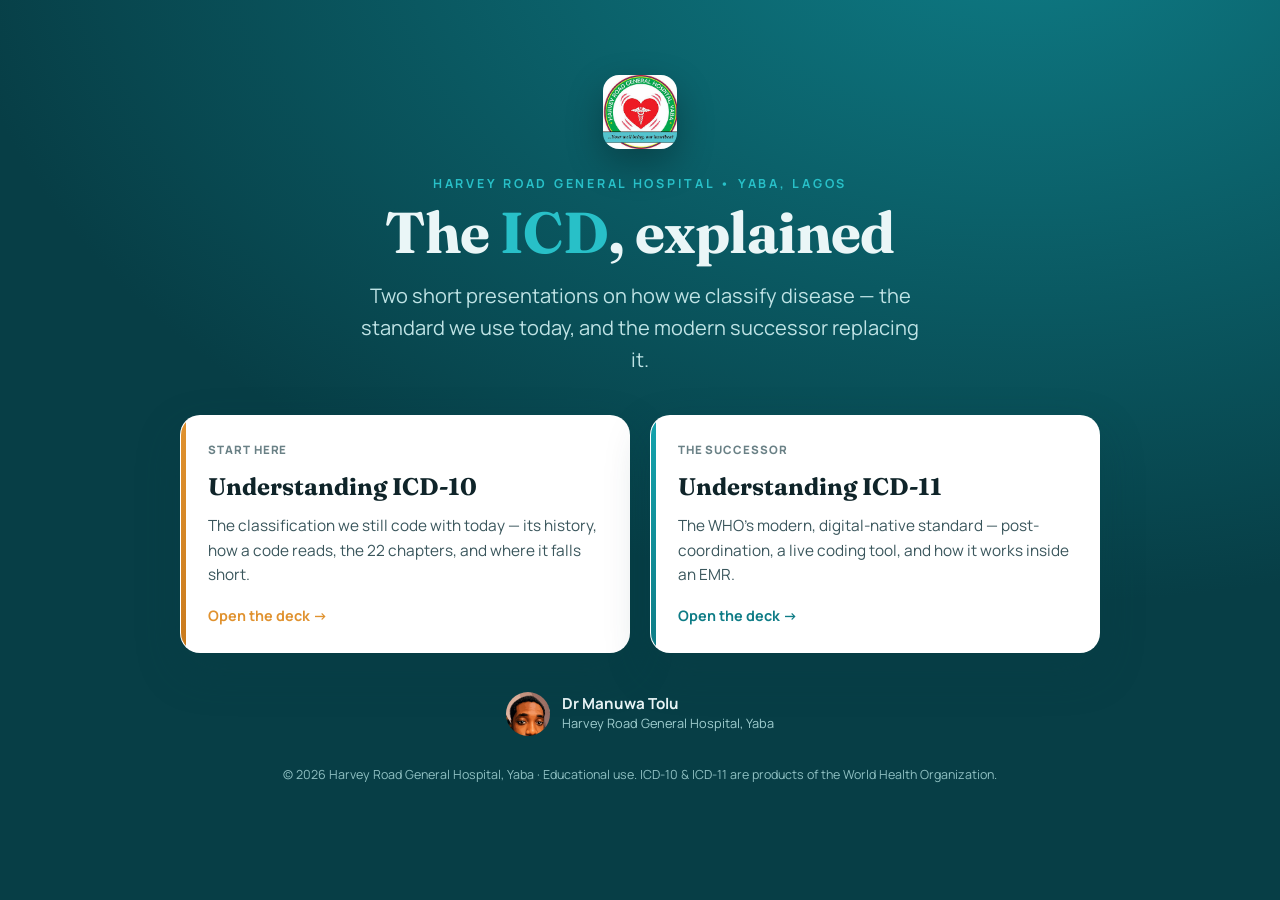
==== commit 9a33a319: "ICD-10: mobile landing fix, bigger DB, OpenAI-assisted demo - Landing page: fix mobile clipping wher" ====
--- a/index.html
+++ b/index.html
@@ -19,12 +19,14 @@
       --font-serif:'Fraunces',Georgia,'Times New Roman',serif;
     }
     *{box-sizing:border-box;}
-    html,body{height:100%;}
+    html,body{min-height:100%;}
     body{
       margin:0; font-family:var(--font-sans); color:#eaf6f7; line-height:1.6;
-      -webkit-font-smoothing:antialiased; min-height:100%;
+      -webkit-font-smoothing:antialiased; min-height:100dvh;
       background:radial-gradient(120% 110% at 80% -10%, var(--teal-700), var(--teal-900) 70%);
-      display:flex; align-items:center; justify-content:center; padding:clamp(1.5rem,5vw,3rem);
+      background-attachment:fixed;
+      display:flex; align-items:center; justify-content:center;
+      padding:clamp(1.25rem,5vw,3rem); padding-top:max(1.25rem,env(safe-area-inset-top));
     }
     .wrap{width:100%; max-width:920px; text-align:center;}
     .logo{width:74px; height:74px; border-radius:16px; object-fit:cover; box-shadow:0 14px 36px rgba(0,0,0,0.28); animation:fade .8s ease both;}
